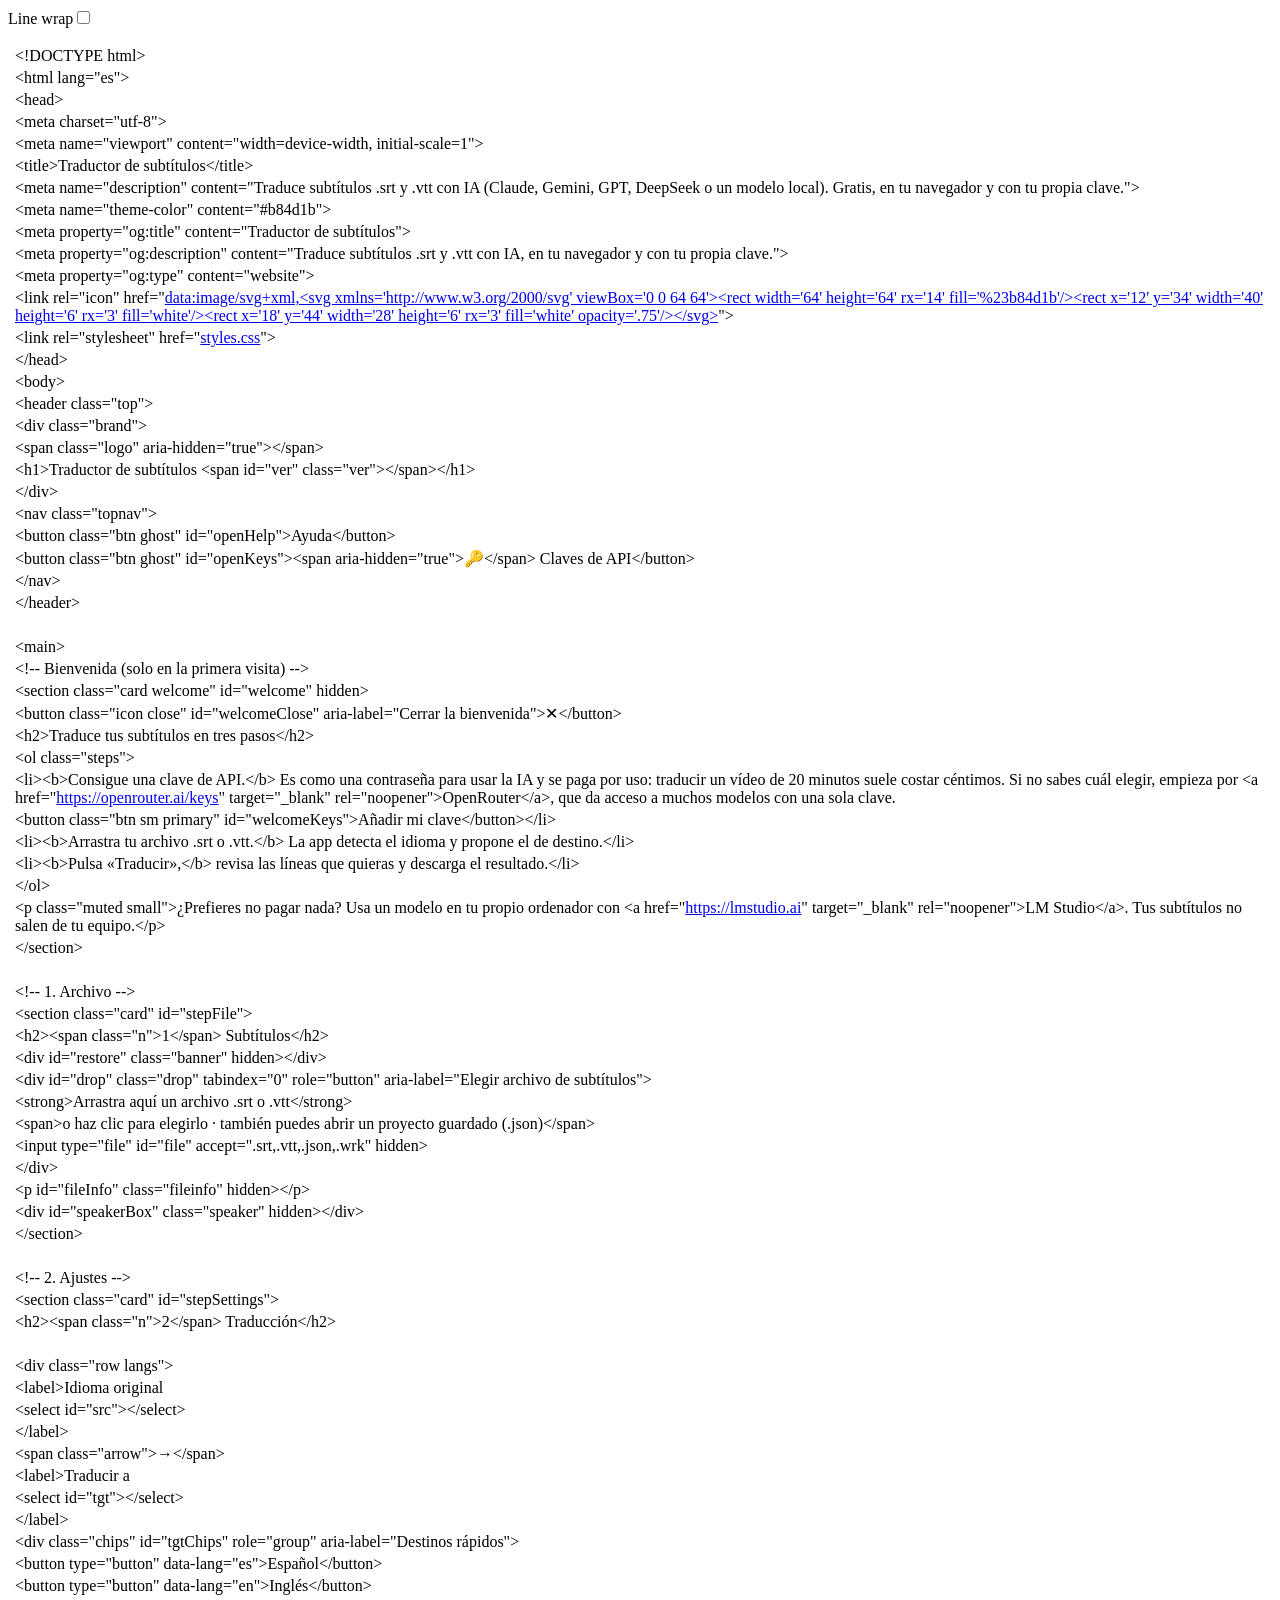
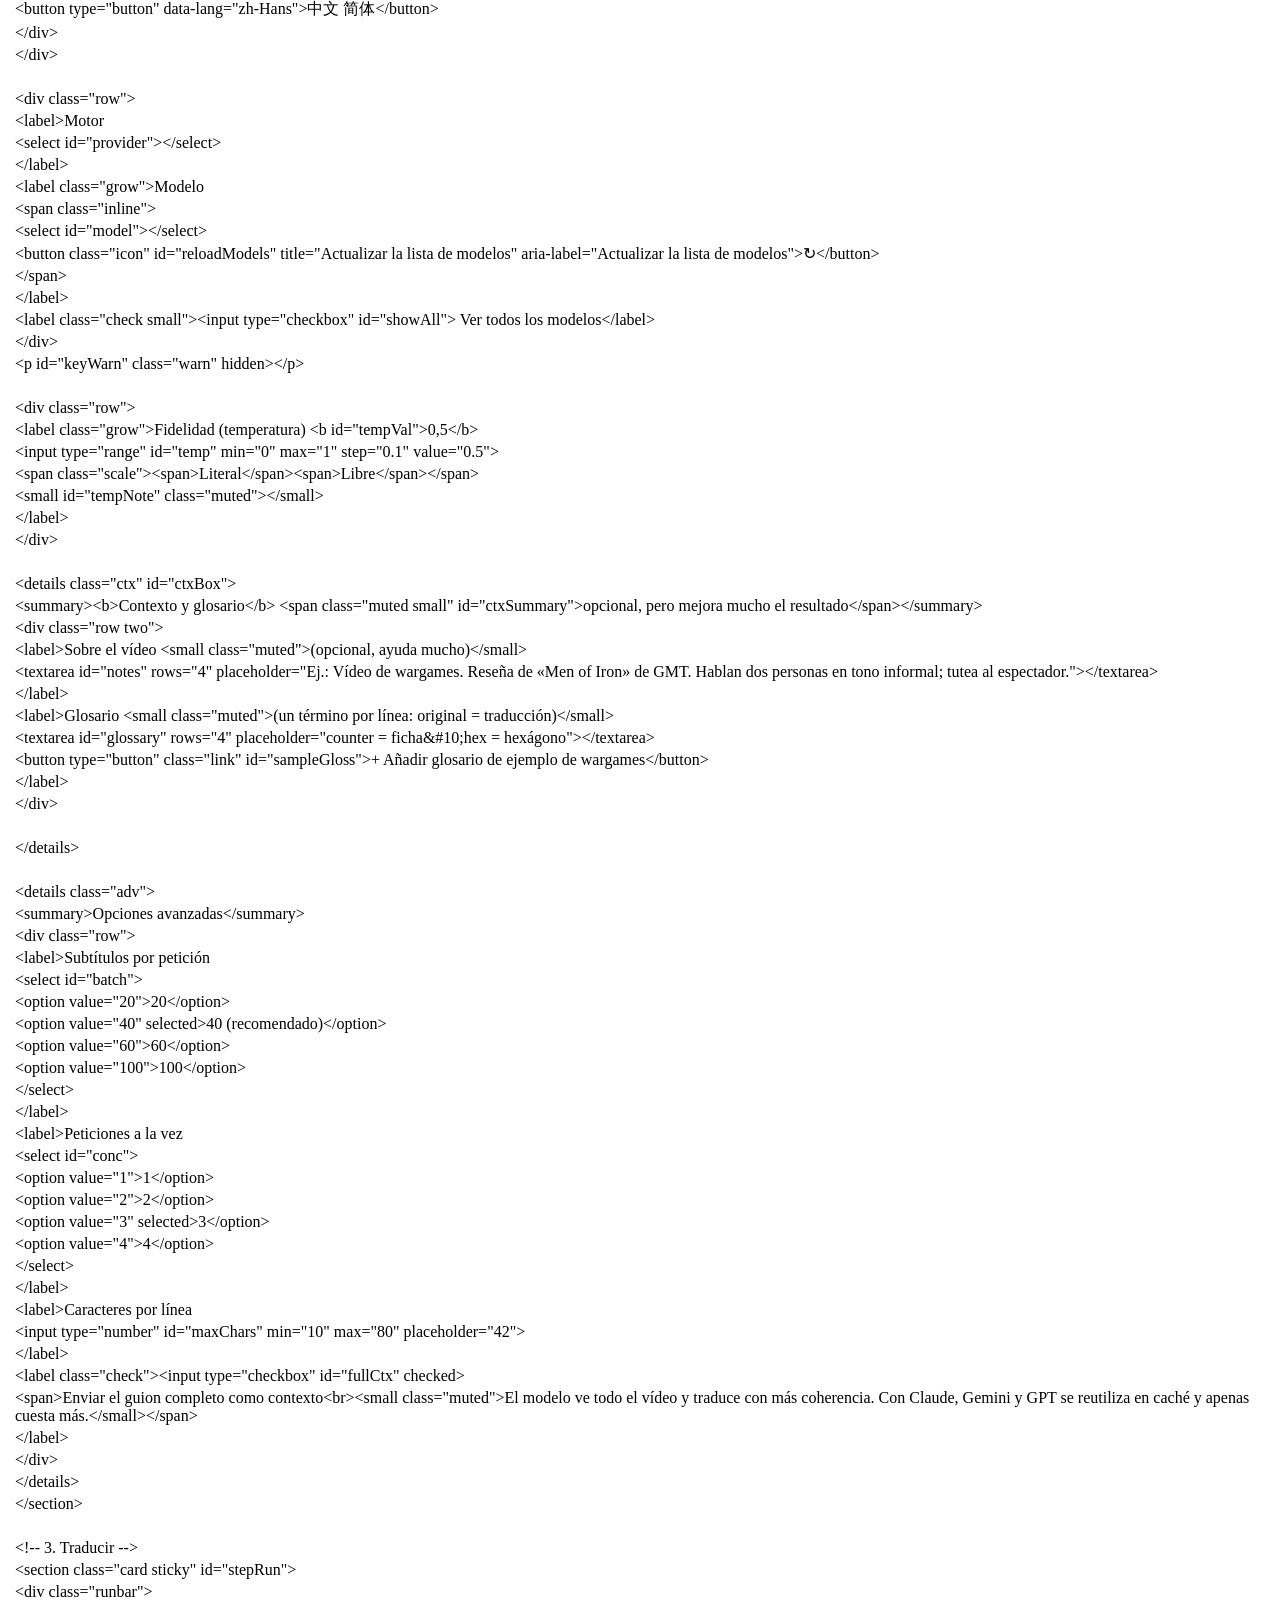
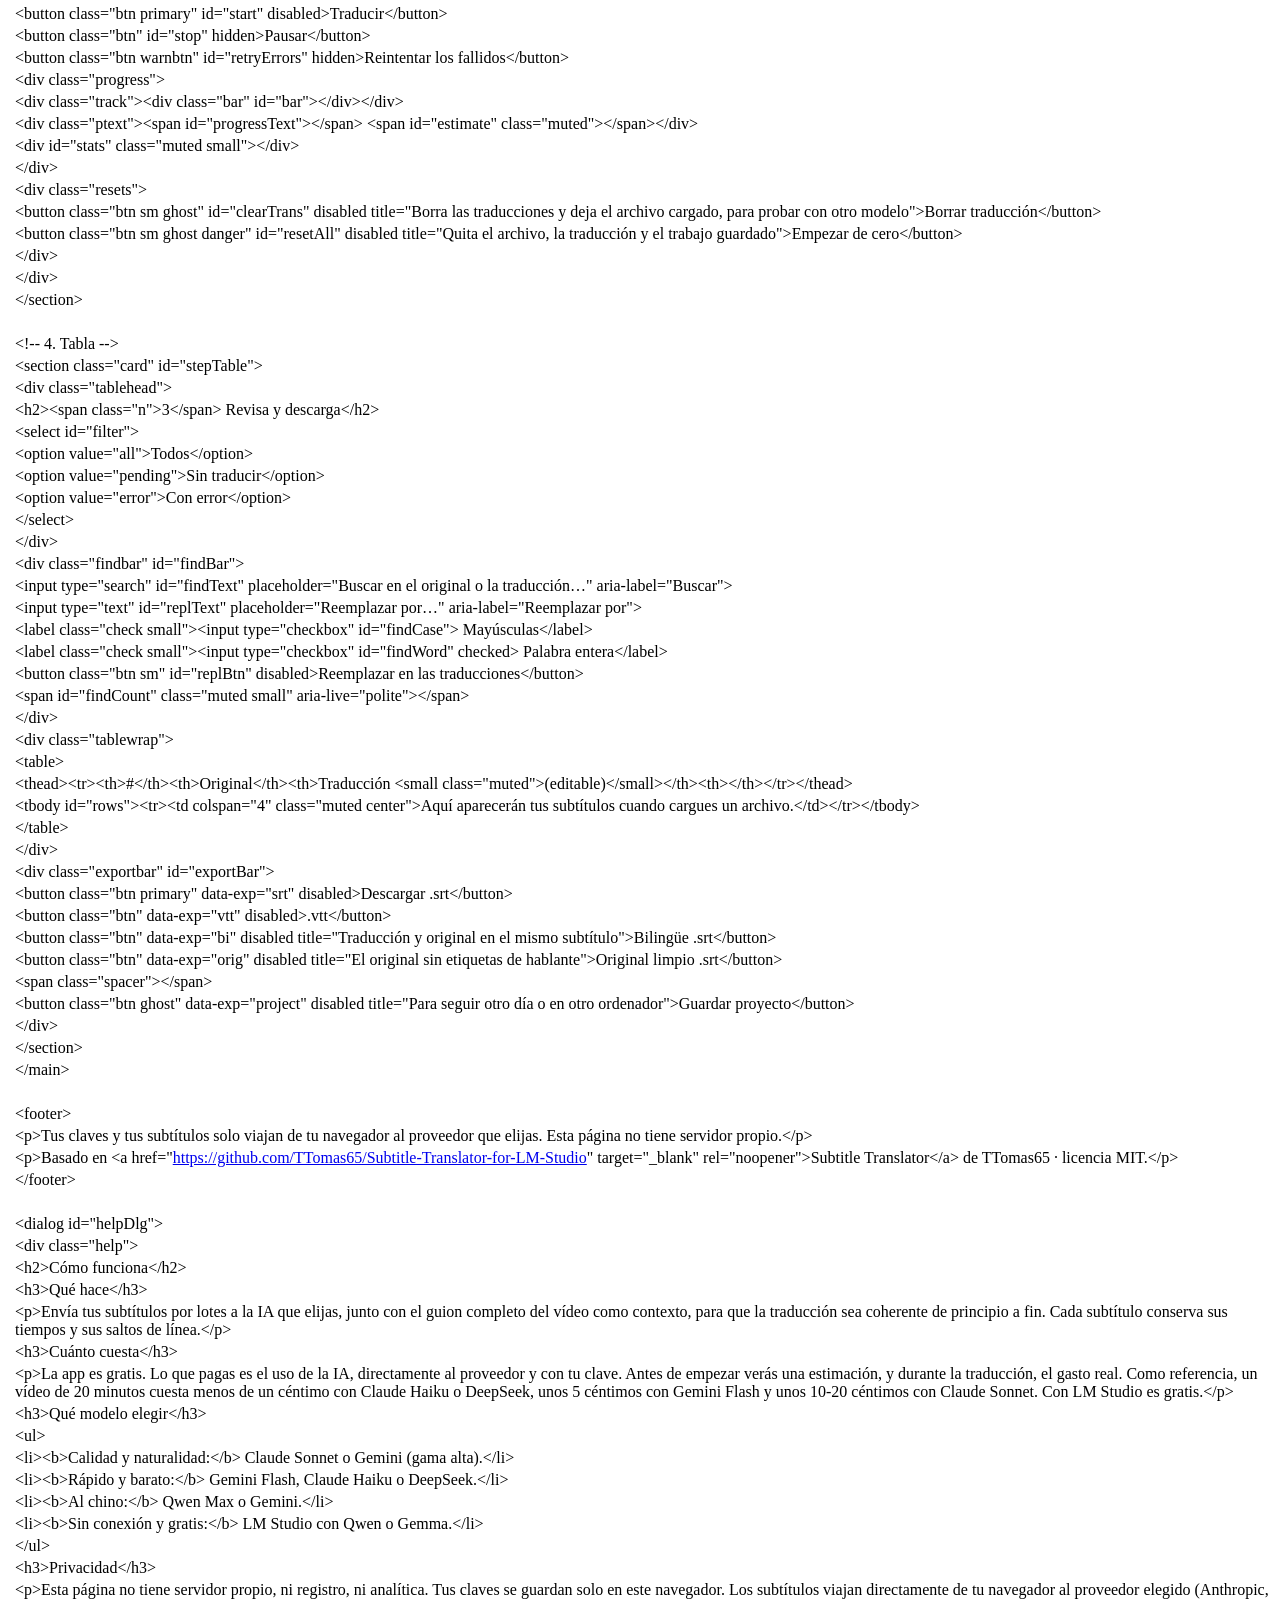
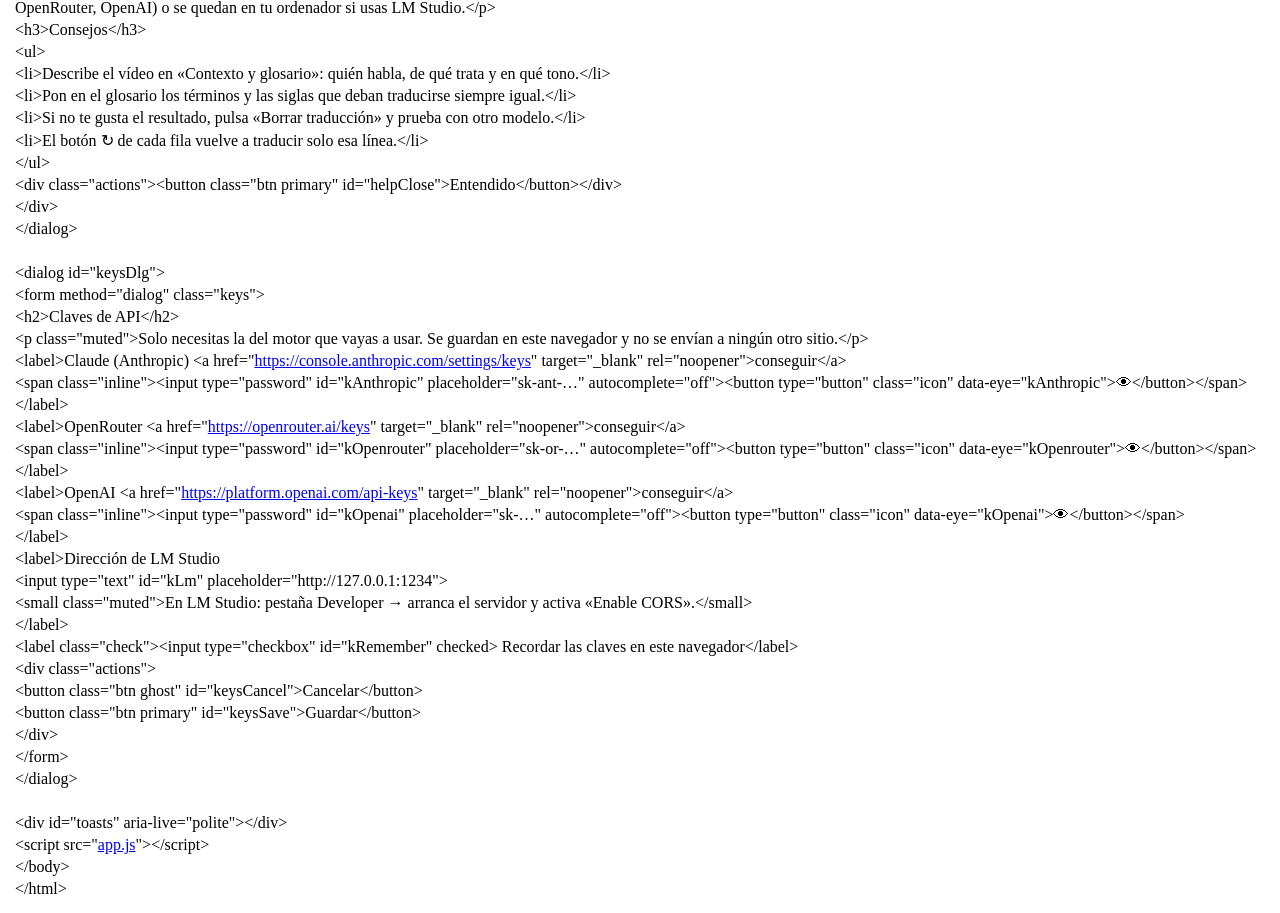
==== Traductor subtitulos.html @ 418e5154 "Cleared up files." ====
<html><head><meta http-equiv="Content-Type" content="text/html; charset=UTF-8"><meta name="color-scheme" content="light dark"></head><body><div class="line-gutter-backdrop"></div><form autocomplete="off"><label class="line-wrap-control">Line wrap<input type="checkbox" aria-label="Line wrap"></label></form><div class="source-container"><table><tbody><tr><td class="line-number" value="1"></td><td class="line-content"><span class="html-doctype">&lt;!DOCTYPE html&gt;</span></td></tr><tr><td class="line-number" value="2"></td><td class="line-content"><span class="html-tag">&lt;html <span class="html-attribute-name">lang</span>="<span class="html-attribute-value">es</span>"&gt;</span></td></tr><tr><td class="line-number" value="3"></td><td class="line-content"><span class="html-tag">&lt;head&gt;</span></td></tr><tr><td class="line-number" value="4"></td><td class="line-content">  <span class="html-tag">&lt;meta <span class="html-attribute-name">charset</span>="<span class="html-attribute-value">utf-8</span>"&gt;</span></td></tr><tr><td class="line-number" value="5"></td><td class="line-content">  <span class="html-tag">&lt;meta <span class="html-attribute-name">name</span>="<span class="html-attribute-value">viewport</span>" <span class="html-attribute-name">content</span>="<span class="html-attribute-value">width=device-width, initial-scale=1</span>"&gt;</span></td></tr><tr><td class="line-number" value="6"></td><td class="line-content">  <span class="html-tag">&lt;title&gt;</span>Traductor de subtítulos<span class="html-tag">&lt;/title&gt;</span></td></tr><tr><td class="line-number" value="7"></td><td class="line-content">  <span class="html-tag">&lt;meta <span class="html-attribute-name">name</span>="<span class="html-attribute-value">description</span>" <span class="html-attribute-name">content</span>="<span class="html-attribute-value">Traduce subtítulos .srt y .vtt con IA (Claude, Gemini, GPT, DeepSeek o un modelo local). Gratis, en tu navegador y con tu propia clave.</span>"&gt;</span></td></tr><tr><td class="line-number" value="8"></td><td class="line-content">  <span class="html-tag">&lt;meta <span class="html-attribute-name">name</span>="<span class="html-attribute-value">theme-color</span>" <span class="html-attribute-name">content</span>="<span class="html-attribute-value">#b84d1b</span>"&gt;</span></td></tr><tr><td class="line-number" value="9"></td><td class="line-content">  <span class="html-tag">&lt;meta <span class="html-attribute-name">property</span>="<span class="html-attribute-value">og:title</span>" <span class="html-attribute-name">content</span>="<span class="html-attribute-value">Traductor de subtítulos</span>"&gt;</span></td></tr><tr><td class="line-number" value="10"></td><td class="line-content">  <span class="html-tag">&lt;meta <span class="html-attribute-name">property</span>="<span class="html-attribute-value">og:description</span>" <span class="html-attribute-name">content</span>="<span class="html-attribute-value">Traduce subtítulos .srt y .vtt con IA, en tu navegador y con tu propia clave.</span>"&gt;</span></td></tr><tr><td class="line-number" value="11"></td><td class="line-content">  <span class="html-tag">&lt;meta <span class="html-attribute-name">property</span>="<span class="html-attribute-value">og:type</span>" <span class="html-attribute-name">content</span>="<span class="html-attribute-value">website</span>"&gt;</span></td></tr><tr><td class="line-number" value="12"></td><td class="line-content">  <span class="html-tag">&lt;link <span class="html-attribute-name">rel</span>="<span class="html-attribute-value">icon</span>" <span class="html-attribute-name">href</span>="<a class="html-attribute-value html-resource-link" target="_blank" href="data:image/svg+xml,&lt;svg xmlns='http://www.w3.org/2000/svg' viewBox='0 0 64 64'&gt;&lt;rect width='64' height='64' rx='14' fill='%23b84d1b'/&gt;&lt;rect x='12' y='34' width='40' height='6' rx='3' fill='white'/&gt;&lt;rect x='18' y='44' width='28' height='6' rx='3' fill='white' opacity='.75'/&gt;&lt;/svg&gt;" rel="noreferrer noopener">data:image/svg+xml,&lt;svg xmlns='http://www.w3.org/2000/svg' viewBox='0 0 64 64'&gt;&lt;rect width='64' height='64' rx='14' fill='%23b84d1b'/&gt;&lt;rect x='12' y='34' width='40' height='6' rx='3' fill='white'/&gt;&lt;rect x='18' y='44' width='28' height='6' rx='3' fill='white' opacity='.75'/&gt;&lt;/svg&gt;</a>"&gt;</span></td></tr><tr><td class="line-number" value="13"></td><td class="line-content">  <span class="html-tag">&lt;link <span class="html-attribute-name">rel</span>="<span class="html-attribute-value">stylesheet</span>" <span class="html-attribute-name">href</span>="<a class="html-attribute-value html-resource-link" target="_blank" href="https://davidarribas.github.io/traductor-de-subtitulos/styles.css" rel="noreferrer noopener">styles.css</a>"&gt;</span></td></tr><tr><td class="line-number" value="14"></td><td class="line-content"><span class="html-tag">&lt;/head&gt;</span></td></tr><tr><td class="line-number" value="15"></td><td class="line-content"><span class="html-tag">&lt;body&gt;</span></td></tr><tr><td class="line-number" value="16"></td><td class="line-content"><span class="html-tag">&lt;header <span class="html-attribute-name">class</span>="<span class="html-attribute-value">top</span>"&gt;</span></td></tr><tr><td class="line-number" value="17"></td><td class="line-content">  <span class="html-tag">&lt;div <span class="html-attribute-name">class</span>="<span class="html-attribute-value">brand</span>"&gt;</span></td></tr><tr><td class="line-number" value="18"></td><td class="line-content">    <span class="html-tag">&lt;span <span class="html-attribute-name">class</span>="<span class="html-attribute-value">logo</span>" <span class="html-attribute-name">aria-hidden</span>="<span class="html-attribute-value">true</span>"&gt;</span><span class="html-tag">&lt;/span&gt;</span></td></tr><tr><td class="line-number" value="19"></td><td class="line-content">    <span class="html-tag">&lt;h1&gt;</span>Traductor de subtítulos <span class="html-tag">&lt;span <span class="html-attribute-name">id</span>="<span class="html-attribute-value">ver</span>" <span class="html-attribute-name">class</span>="<span class="html-attribute-value">ver</span>"&gt;</span><span class="html-tag">&lt;/span&gt;</span><span class="html-tag">&lt;/h1&gt;</span></td></tr><tr><td class="line-number" value="20"></td><td class="line-content">  <span class="html-tag">&lt;/div&gt;</span></td></tr><tr><td class="line-number" value="21"></td><td class="line-content">  <span class="html-tag">&lt;nav <span class="html-attribute-name">class</span>="<span class="html-attribute-value">topnav</span>"&gt;</span></td></tr><tr><td class="line-number" value="22"></td><td class="line-content">    <span class="html-tag">&lt;button <span class="html-attribute-name">class</span>="<span class="html-attribute-value">btn ghost</span>" <span class="html-attribute-name">id</span>="<span class="html-attribute-value">openHelp</span>"&gt;</span>Ayuda<span class="html-tag">&lt;/button&gt;</span></td></tr><tr><td class="line-number" value="23"></td><td class="line-content">    <span class="html-tag">&lt;button <span class="html-attribute-name">class</span>="<span class="html-attribute-value">btn ghost</span>" <span class="html-attribute-name">id</span>="<span class="html-attribute-value">openKeys</span>"&gt;</span><span class="html-tag">&lt;span <span class="html-attribute-name">aria-hidden</span>="<span class="html-attribute-value">true</span>"&gt;</span>🔑<span class="html-tag">&lt;/span&gt;</span> Claves de API<span class="html-tag">&lt;/button&gt;</span></td></tr><tr><td class="line-number" value="24"></td><td class="line-content">  <span class="html-tag">&lt;/nav&gt;</span></td></tr><tr><td class="line-number" value="25"></td><td class="line-content"><span class="html-tag">&lt;/header&gt;</span></td></tr><tr><td class="line-number" value="26"></td><td class="line-content"><br></td></tr><tr><td class="line-number" value="27"></td><td class="line-content"><span class="html-tag">&lt;main&gt;</span></td></tr><tr><td class="line-number" value="28"></td><td class="line-content">  <span class="html-comment">&lt;!-- Bienvenida (solo en la primera visita) --&gt;</span></td></tr><tr><td class="line-number" value="29"></td><td class="line-content">  <span class="html-tag">&lt;section <span class="html-attribute-name">class</span>="<span class="html-attribute-value">card welcome</span>" <span class="html-attribute-name">id</span>="<span class="html-attribute-value">welcome</span>" <span class="html-attribute-name">hidden</span>&gt;</span></td></tr><tr><td class="line-number" value="30"></td><td class="line-content">    <span class="html-tag">&lt;button <span class="html-attribute-name">class</span>="<span class="html-attribute-value">icon close</span>" <span class="html-attribute-name">id</span>="<span class="html-attribute-value">welcomeClose</span>" <span class="html-attribute-name">aria-label</span>="<span class="html-attribute-value">Cerrar la bienvenida</span>"&gt;</span>✕<span class="html-tag">&lt;/button&gt;</span></td></tr><tr><td class="line-number" value="31"></td><td class="line-content">    <span class="html-tag">&lt;h2&gt;</span>Traduce tus subtítulos en tres pasos<span class="html-tag">&lt;/h2&gt;</span></td></tr><tr><td class="line-number" value="32"></td><td class="line-content">    <span class="html-tag">&lt;ol <span class="html-attribute-name">class</span>="<span class="html-attribute-value">steps</span>"&gt;</span></td></tr><tr><td class="line-number" value="33"></td><td class="line-content">      <span class="html-tag">&lt;li&gt;</span><span class="html-tag">&lt;b&gt;</span>Consigue una clave de API.<span class="html-tag">&lt;/b&gt;</span> Es como una contraseña para usar la IA y se paga por uso: traducir un vídeo de 20 minutos suele costar céntimos. Si no sabes cuál elegir, empieza por <span class="html-tag">&lt;a <span class="html-attribute-name">href</span>="<a class="html-attribute-value html-external-link" target="_blank" href="https://openrouter.ai/keys" rel="noreferrer noopener">https://openrouter.ai/keys</a>" <span class="html-attribute-name">target</span>="<span class="html-attribute-value">_blank</span>" <span class="html-attribute-name">rel</span>="<span class="html-attribute-value">noopener</span>"&gt;</span>OpenRouter<span class="html-tag">&lt;/a&gt;</span>, que da acceso a muchos modelos con una sola clave.</td></tr><tr><td class="line-number" value="34"></td><td class="line-content">        <span class="html-tag">&lt;button <span class="html-attribute-name">class</span>="<span class="html-attribute-value">btn sm primary</span>" <span class="html-attribute-name">id</span>="<span class="html-attribute-value">welcomeKeys</span>"&gt;</span>Añadir mi clave<span class="html-tag">&lt;/button&gt;</span><span class="html-tag">&lt;/li&gt;</span></td></tr><tr><td class="line-number" value="35"></td><td class="line-content">      <span class="html-tag">&lt;li&gt;</span><span class="html-tag">&lt;b&gt;</span>Arrastra tu archivo .srt o .vtt.<span class="html-tag">&lt;/b&gt;</span> La app detecta el idioma y propone el de destino.<span class="html-tag">&lt;/li&gt;</span></td></tr><tr><td class="line-number" value="36"></td><td class="line-content">      <span class="html-tag">&lt;li&gt;</span><span class="html-tag">&lt;b&gt;</span>Pulsa «Traducir»,<span class="html-tag">&lt;/b&gt;</span> revisa las líneas que quieras y descarga el resultado.<span class="html-tag">&lt;/li&gt;</span></td></tr><tr><td class="line-number" value="37"></td><td class="line-content">    <span class="html-tag">&lt;/ol&gt;</span></td></tr><tr><td class="line-number" value="38"></td><td class="line-content">    <span class="html-tag">&lt;p <span class="html-attribute-name">class</span>="<span class="html-attribute-value">muted small</span>"&gt;</span>¿Prefieres no pagar nada? Usa un modelo en tu propio ordenador con <span class="html-tag">&lt;a <span class="html-attribute-name">href</span>="<a class="html-attribute-value html-external-link" target="_blank" href="https://lmstudio.ai/" rel="noreferrer noopener">https://lmstudio.ai</a>" <span class="html-attribute-name">target</span>="<span class="html-attribute-value">_blank</span>" <span class="html-attribute-name">rel</span>="<span class="html-attribute-value">noopener</span>"&gt;</span>LM Studio<span class="html-tag">&lt;/a&gt;</span>. Tus subtítulos no salen de tu equipo.<span class="html-tag">&lt;/p&gt;</span></td></tr><tr><td class="line-number" value="39"></td><td class="line-content">  <span class="html-tag">&lt;/section&gt;</span></td></tr><tr><td class="line-number" value="40"></td><td class="line-content"><br></td></tr><tr><td class="line-number" value="41"></td><td class="line-content">  <span class="html-comment">&lt;!-- 1. Archivo --&gt;</span></td></tr><tr><td class="line-number" value="42"></td><td class="line-content">  <span class="html-tag">&lt;section <span class="html-attribute-name">class</span>="<span class="html-attribute-value">card</span>" <span class="html-attribute-name">id</span>="<span class="html-attribute-value">stepFile</span>"&gt;</span></td></tr><tr><td class="line-number" value="43"></td><td class="line-content">    <span class="html-tag">&lt;h2&gt;</span><span class="html-tag">&lt;span <span class="html-attribute-name">class</span>="<span class="html-attribute-value">n</span>"&gt;</span>1<span class="html-tag">&lt;/span&gt;</span> Subtítulos<span class="html-tag">&lt;/h2&gt;</span></td></tr><tr><td class="line-number" value="44"></td><td class="line-content">    <span class="html-tag">&lt;div <span class="html-attribute-name">id</span>="<span class="html-attribute-value">restore</span>" <span class="html-attribute-name">class</span>="<span class="html-attribute-value">banner</span>" <span class="html-attribute-name">hidden</span>&gt;</span><span class="html-tag">&lt;/div&gt;</span></td></tr><tr><td class="line-number" value="45"></td><td class="line-content">    <span class="html-tag">&lt;div <span class="html-attribute-name">id</span>="<span class="html-attribute-value">drop</span>" <span class="html-attribute-name">class</span>="<span class="html-attribute-value">drop</span>" <span class="html-attribute-name">tabindex</span>="<span class="html-attribute-value">0</span>" <span class="html-attribute-name">role</span>="<span class="html-attribute-value">button</span>" <span class="html-attribute-name">aria-label</span>="<span class="html-attribute-value">Elegir archivo de subtítulos</span>"&gt;</span></td></tr><tr><td class="line-number" value="46"></td><td class="line-content">      <span class="html-tag">&lt;strong&gt;</span>Arrastra aquí un archivo .srt o .vtt<span class="html-tag">&lt;/strong&gt;</span></td></tr><tr><td class="line-number" value="47"></td><td class="line-content">      <span class="html-tag">&lt;span&gt;</span>o haz clic para elegirlo · también puedes abrir un proyecto guardado (.json)<span class="html-tag">&lt;/span&gt;</span></td></tr><tr><td class="line-number" value="48"></td><td class="line-content">      <span class="html-tag">&lt;input <span class="html-attribute-name">type</span>="<span class="html-attribute-value">file</span>" <span class="html-attribute-name">id</span>="<span class="html-attribute-value">file</span>" <span class="html-attribute-name">accept</span>="<span class="html-attribute-value">.srt,.vtt,.json,.wrk</span>" <span class="html-attribute-name">hidden</span>&gt;</span></td></tr><tr><td class="line-number" value="49"></td><td class="line-content">    <span class="html-tag">&lt;/div&gt;</span></td></tr><tr><td class="line-number" value="50"></td><td class="line-content">    <span class="html-tag">&lt;p <span class="html-attribute-name">id</span>="<span class="html-attribute-value">fileInfo</span>" <span class="html-attribute-name">class</span>="<span class="html-attribute-value">fileinfo</span>" <span class="html-attribute-name">hidden</span>&gt;</span><span class="html-tag">&lt;/p&gt;</span></td></tr><tr><td class="line-number" value="51"></td><td class="line-content">    <span class="html-tag">&lt;div <span class="html-attribute-name">id</span>="<span class="html-attribute-value">speakerBox</span>" <span class="html-attribute-name">class</span>="<span class="html-attribute-value">speaker</span>" <span class="html-attribute-name">hidden</span>&gt;</span><span class="html-tag">&lt;/div&gt;</span></td></tr><tr><td class="line-number" value="52"></td><td class="line-content">  <span class="html-tag">&lt;/section&gt;</span></td></tr><tr><td class="line-number" value="53"></td><td class="line-content"><br></td></tr><tr><td class="line-number" value="54"></td><td class="line-content">  <span class="html-comment">&lt;!-- 2. Ajustes --&gt;</span></td></tr><tr><td class="line-number" value="55"></td><td class="line-content">  <span class="html-tag">&lt;section <span class="html-attribute-name">class</span>="<span class="html-attribute-value">card</span>" <span class="html-attribute-name">id</span>="<span class="html-attribute-value">stepSettings</span>"&gt;</span></td></tr><tr><td class="line-number" value="56"></td><td class="line-content">    <span class="html-tag">&lt;h2&gt;</span><span class="html-tag">&lt;span <span class="html-attribute-name">class</span>="<span class="html-attribute-value">n</span>"&gt;</span>2<span class="html-tag">&lt;/span&gt;</span> Traducción<span class="html-tag">&lt;/h2&gt;</span></td></tr><tr><td class="line-number" value="57"></td><td class="line-content"><br></td></tr><tr><td class="line-number" value="58"></td><td class="line-content">    <span class="html-tag">&lt;div <span class="html-attribute-name">class</span>="<span class="html-attribute-value">row langs</span>"&gt;</span></td></tr><tr><td class="line-number" value="59"></td><td class="line-content">      <span class="html-tag">&lt;label&gt;</span>Idioma original</td></tr><tr><td class="line-number" value="60"></td><td class="line-content">        <span class="html-tag">&lt;select <span class="html-attribute-name">id</span>="<span class="html-attribute-value">src</span>"&gt;</span><span class="html-tag">&lt;/select&gt;</span></td></tr><tr><td class="line-number" value="61"></td><td class="line-content">      <span class="html-tag">&lt;/label&gt;</span></td></tr><tr><td class="line-number" value="62"></td><td class="line-content">      <span class="html-tag">&lt;span <span class="html-attribute-name">class</span>="<span class="html-attribute-value">arrow</span>"&gt;</span>→<span class="html-tag">&lt;/span&gt;</span></td></tr><tr><td class="line-number" value="63"></td><td class="line-content">      <span class="html-tag">&lt;label&gt;</span>Traducir a</td></tr><tr><td class="line-number" value="64"></td><td class="line-content">        <span class="html-tag">&lt;select <span class="html-attribute-name">id</span>="<span class="html-attribute-value">tgt</span>"&gt;</span><span class="html-tag">&lt;/select&gt;</span></td></tr><tr><td class="line-number" value="65"></td><td class="line-content">      <span class="html-tag">&lt;/label&gt;</span></td></tr><tr><td class="line-number" value="66"></td><td class="line-content">      <span class="html-tag">&lt;div <span class="html-attribute-name">class</span>="<span class="html-attribute-value">chips</span>" <span class="html-attribute-name">id</span>="<span class="html-attribute-value">tgtChips</span>" <span class="html-attribute-name">role</span>="<span class="html-attribute-value">group</span>" <span class="html-attribute-name">aria-label</span>="<span class="html-attribute-value">Destinos rápidos</span>"&gt;</span></td></tr><tr><td class="line-number" value="67"></td><td class="line-content">        <span class="html-tag">&lt;button <span class="html-attribute-name">type</span>="<span class="html-attribute-value">button</span>" <span class="html-attribute-name">data-lang</span>="<span class="html-attribute-value">es</span>"&gt;</span>Español<span class="html-tag">&lt;/button&gt;</span></td></tr><tr><td class="line-number" value="68"></td><td class="line-content">        <span class="html-tag">&lt;button <span class="html-attribute-name">type</span>="<span class="html-attribute-value">button</span>" <span class="html-attribute-name">data-lang</span>="<span class="html-attribute-value">en</span>"&gt;</span>Inglés<span class="html-tag">&lt;/button&gt;</span></td></tr><tr><td class="line-number" value="69"></td><td class="line-content">        <span class="html-tag">&lt;button <span class="html-attribute-name">type</span>="<span class="html-attribute-value">button</span>" <span class="html-attribute-name">data-lang</span>="<span class="html-attribute-value">zh-Hans</span>"&gt;</span>中文 简体<span class="html-tag">&lt;/button&gt;</span></td></tr><tr><td class="line-number" value="70"></td><td class="line-content">      <span class="html-tag">&lt;/div&gt;</span></td></tr><tr><td class="line-number" value="71"></td><td class="line-content">    <span class="html-tag">&lt;/div&gt;</span></td></tr><tr><td class="line-number" value="72"></td><td class="line-content"><br></td></tr><tr><td class="line-number" value="73"></td><td class="line-content">    <span class="html-tag">&lt;div <span class="html-attribute-name">class</span>="<span class="html-attribute-value">row</span>"&gt;</span></td></tr><tr><td class="line-number" value="74"></td><td class="line-content">      <span class="html-tag">&lt;label&gt;</span>Motor</td></tr><tr><td class="line-number" value="75"></td><td class="line-content">        <span class="html-tag">&lt;select <span class="html-attribute-name">id</span>="<span class="html-attribute-value">provider</span>"&gt;</span><span class="html-tag">&lt;/select&gt;</span></td></tr><tr><td class="line-number" value="76"></td><td class="line-content">      <span class="html-tag">&lt;/label&gt;</span></td></tr><tr><td class="line-number" value="77"></td><td class="line-content">      <span class="html-tag">&lt;label <span class="html-attribute-name">class</span>="<span class="html-attribute-value">grow</span>"&gt;</span>Modelo</td></tr><tr><td class="line-number" value="78"></td><td class="line-content">        <span class="html-tag">&lt;span <span class="html-attribute-name">class</span>="<span class="html-attribute-value">inline</span>"&gt;</span></td></tr><tr><td class="line-number" value="79"></td><td class="line-content">          <span class="html-tag">&lt;select <span class="html-attribute-name">id</span>="<span class="html-attribute-value">model</span>"&gt;</span><span class="html-tag">&lt;/select&gt;</span></td></tr><tr><td class="line-number" value="80"></td><td class="line-content">          <span class="html-tag">&lt;button <span class="html-attribute-name">class</span>="<span class="html-attribute-value">icon</span>" <span class="html-attribute-name">id</span>="<span class="html-attribute-value">reloadModels</span>" <span class="html-attribute-name">title</span>="<span class="html-attribute-value">Actualizar la lista de modelos</span>" <span class="html-attribute-name">aria-label</span>="<span class="html-attribute-value">Actualizar la lista de modelos</span>"&gt;</span>↻<span class="html-tag">&lt;/button&gt;</span></td></tr><tr><td class="line-number" value="81"></td><td class="line-content">        <span class="html-tag">&lt;/span&gt;</span></td></tr><tr><td class="line-number" value="82"></td><td class="line-content">      <span class="html-tag">&lt;/label&gt;</span></td></tr><tr><td class="line-number" value="83"></td><td class="line-content">      <span class="html-tag">&lt;label <span class="html-attribute-name">class</span>="<span class="html-attribute-value">check small</span>"&gt;</span><span class="html-tag">&lt;input <span class="html-attribute-name">type</span>="<span class="html-attribute-value">checkbox</span>" <span class="html-attribute-name">id</span>="<span class="html-attribute-value">showAll</span>"&gt;</span> Ver todos los modelos<span class="html-tag">&lt;/label&gt;</span></td></tr><tr><td class="line-number" value="84"></td><td class="line-content">    <span class="html-tag">&lt;/div&gt;</span></td></tr><tr><td class="line-number" value="85"></td><td class="line-content">    <span class="html-tag">&lt;p <span class="html-attribute-name">id</span>="<span class="html-attribute-value">keyWarn</span>" <span class="html-attribute-name">class</span>="<span class="html-attribute-value">warn</span>" <span class="html-attribute-name">hidden</span>&gt;</span><span class="html-tag">&lt;/p&gt;</span></td></tr><tr><td class="line-number" value="86"></td><td class="line-content"><br></td></tr><tr><td class="line-number" value="87"></td><td class="line-content">    <span class="html-tag">&lt;div <span class="html-attribute-name">class</span>="<span class="html-attribute-value">row</span>"&gt;</span></td></tr><tr><td class="line-number" value="88"></td><td class="line-content">      <span class="html-tag">&lt;label <span class="html-attribute-name">class</span>="<span class="html-attribute-value">grow</span>"&gt;</span>Fidelidad (temperatura) <span class="html-tag">&lt;b <span class="html-attribute-name">id</span>="<span class="html-attribute-value">tempVal</span>"&gt;</span>0,5<span class="html-tag">&lt;/b&gt;</span></td></tr><tr><td class="line-number" value="89"></td><td class="line-content">        <span class="html-tag">&lt;input <span class="html-attribute-name">type</span>="<span class="html-attribute-value">range</span>" <span class="html-attribute-name">id</span>="<span class="html-attribute-value">temp</span>" <span class="html-attribute-name">min</span>="<span class="html-attribute-value">0</span>" <span class="html-attribute-name">max</span>="<span class="html-attribute-value">1</span>" <span class="html-attribute-name">step</span>="<span class="html-attribute-value">0.1</span>" <span class="html-attribute-name">value</span>="<span class="html-attribute-value">0.5</span>"&gt;</span></td></tr><tr><td class="line-number" value="90"></td><td class="line-content">        <span class="html-tag">&lt;span <span class="html-attribute-name">class</span>="<span class="html-attribute-value">scale</span>"&gt;</span><span class="html-tag">&lt;span&gt;</span>Literal<span class="html-tag">&lt;/span&gt;</span><span class="html-tag">&lt;span&gt;</span>Libre<span class="html-tag">&lt;/span&gt;</span><span class="html-tag">&lt;/span&gt;</span></td></tr><tr><td class="line-number" value="91"></td><td class="line-content">        <span class="html-tag">&lt;small <span class="html-attribute-name">id</span>="<span class="html-attribute-value">tempNote</span>" <span class="html-attribute-name">class</span>="<span class="html-attribute-value">muted</span>"&gt;</span><span class="html-tag">&lt;/small&gt;</span></td></tr><tr><td class="line-number" value="92"></td><td class="line-content">      <span class="html-tag">&lt;/label&gt;</span></td></tr><tr><td class="line-number" value="93"></td><td class="line-content">    <span class="html-tag">&lt;/div&gt;</span></td></tr><tr><td class="line-number" value="94"></td><td class="line-content"><br></td></tr><tr><td class="line-number" value="95"></td><td class="line-content">    <span class="html-tag">&lt;details <span class="html-attribute-name">class</span>="<span class="html-attribute-value">ctx</span>" <span class="html-attribute-name">id</span>="<span class="html-attribute-value">ctxBox</span>"&gt;</span></td></tr><tr><td class="line-number" value="96"></td><td class="line-content">      <span class="html-tag">&lt;summary&gt;</span><span class="html-tag">&lt;b&gt;</span>Contexto y glosario<span class="html-tag">&lt;/b&gt;</span> <span class="html-tag">&lt;span <span class="html-attribute-name">class</span>="<span class="html-attribute-value">muted small</span>" <span class="html-attribute-name">id</span>="<span class="html-attribute-value">ctxSummary</span>"&gt;</span>opcional, pero mejora mucho el resultado<span class="html-tag">&lt;/span&gt;</span><span class="html-tag">&lt;/summary&gt;</span></td></tr><tr><td class="line-number" value="97"></td><td class="line-content">      <span class="html-tag">&lt;div <span class="html-attribute-name">class</span>="<span class="html-attribute-value">row two</span>"&gt;</span></td></tr><tr><td class="line-number" value="98"></td><td class="line-content">      <span class="html-tag">&lt;label&gt;</span>Sobre el vídeo <span class="html-tag">&lt;small <span class="html-attribute-name">class</span>="<span class="html-attribute-value">muted</span>"&gt;</span>(opcional, ayuda mucho)<span class="html-tag">&lt;/small&gt;</span></td></tr><tr><td class="line-number" value="99"></td><td class="line-content">        <span class="html-tag">&lt;textarea <span class="html-attribute-name">id</span>="<span class="html-attribute-value">notes</span>" <span class="html-attribute-name">rows</span>="<span class="html-attribute-value">4</span>" <span class="html-attribute-name">placeholder</span>="<span class="html-attribute-value">Ej.: Vídeo de wargames. Reseña de «Men of Iron» de GMT. Hablan dos personas en tono informal; tutea al espectador.</span>"&gt;</span><span class="html-tag">&lt;/textarea&gt;</span></td></tr><tr><td class="line-number" value="100"></td><td class="line-content">      <span class="html-tag">&lt;/label&gt;</span></td></tr><tr><td class="line-number" value="101"></td><td class="line-content">      <span class="html-tag">&lt;label&gt;</span>Glosario <span class="html-tag">&lt;small <span class="html-attribute-name">class</span>="<span class="html-attribute-value">muted</span>"&gt;</span>(un término por línea: original = traducción)<span class="html-tag">&lt;/small&gt;</span></td></tr><tr><td class="line-number" value="102"></td><td class="line-content">        <span class="html-tag">&lt;textarea <span class="html-attribute-name">id</span>="<span class="html-attribute-value">glossary</span>" <span class="html-attribute-name">rows</span>="<span class="html-attribute-value">4</span>" <span class="html-attribute-name">placeholder</span>="<span class="html-attribute-value">counter = ficha&amp;#10;hex = hexágono</span>"&gt;</span><span class="html-tag">&lt;/textarea&gt;</span></td></tr><tr><td class="line-number" value="103"></td><td class="line-content">        <span class="html-tag">&lt;button <span class="html-attribute-name">type</span>="<span class="html-attribute-value">button</span>" <span class="html-attribute-name">class</span>="<span class="html-attribute-value">link</span>" <span class="html-attribute-name">id</span>="<span class="html-attribute-value">sampleGloss</span>"&gt;</span>+ Añadir glosario de ejemplo de wargames<span class="html-tag">&lt;/button&gt;</span></td></tr><tr><td class="line-number" value="104"></td><td class="line-content">      <span class="html-tag">&lt;/label&gt;</span></td></tr><tr><td class="line-number" value="105"></td><td class="line-content">    <span class="html-tag">&lt;/div&gt;</span></td></tr><tr><td class="line-number" value="106"></td><td class="line-content"><br></td></tr><tr><td class="line-number" value="107"></td><td class="line-content">    <span class="html-tag">&lt;/details&gt;</span></td></tr><tr><td class="line-number" value="108"></td><td class="line-content"><br></td></tr><tr><td class="line-number" value="109"></td><td class="line-content">    <span class="html-tag">&lt;details <span class="html-attribute-name">class</span>="<span class="html-attribute-value">adv</span>"&gt;</span></td></tr><tr><td class="line-number" value="110"></td><td class="line-content">      <span class="html-tag">&lt;summary&gt;</span>Opciones avanzadas<span class="html-tag">&lt;/summary&gt;</span></td></tr><tr><td class="line-number" value="111"></td><td class="line-content">      <span class="html-tag">&lt;div <span class="html-attribute-name">class</span>="<span class="html-attribute-value">row</span>"&gt;</span></td></tr><tr><td class="line-number" value="112"></td><td class="line-content">        <span class="html-tag">&lt;label&gt;</span>Subtítulos por petición</td></tr><tr><td class="line-number" value="113"></td><td class="line-content">          <span class="html-tag">&lt;select <span class="html-attribute-name">id</span>="<span class="html-attribute-value">batch</span>"&gt;</span></td></tr><tr><td class="line-number" value="114"></td><td class="line-content">            <span class="html-tag">&lt;option <span class="html-attribute-name">value</span>="<span class="html-attribute-value">20</span>"&gt;</span>20<span class="html-tag">&lt;/option&gt;</span></td></tr><tr><td class="line-number" value="115"></td><td class="line-content">            <span class="html-tag">&lt;option <span class="html-attribute-name">value</span>="<span class="html-attribute-value">40</span>" <span class="html-attribute-name">selected</span>&gt;</span>40 (recomendado)<span class="html-tag">&lt;/option&gt;</span></td></tr><tr><td class="line-number" value="116"></td><td class="line-content">            <span class="html-tag">&lt;option <span class="html-attribute-name">value</span>="<span class="html-attribute-value">60</span>"&gt;</span>60<span class="html-tag">&lt;/option&gt;</span></td></tr><tr><td class="line-number" value="117"></td><td class="line-content">            <span class="html-tag">&lt;option <span class="html-attribute-name">value</span>="<span class="html-attribute-value">100</span>"&gt;</span>100<span class="html-tag">&lt;/option&gt;</span></td></tr><tr><td class="line-number" value="118"></td><td class="line-content">          <span class="html-tag">&lt;/select&gt;</span></td></tr><tr><td class="line-number" value="119"></td><td class="line-content">        <span class="html-tag">&lt;/label&gt;</span></td></tr><tr><td class="line-number" value="120"></td><td class="line-content">        <span class="html-tag">&lt;label&gt;</span>Peticiones a la vez</td></tr><tr><td class="line-number" value="121"></td><td class="line-content">          <span class="html-tag">&lt;select <span class="html-attribute-name">id</span>="<span class="html-attribute-value">conc</span>"&gt;</span></td></tr><tr><td class="line-number" value="122"></td><td class="line-content">            <span class="html-tag">&lt;option <span class="html-attribute-name">value</span>="<span class="html-attribute-value">1</span>"&gt;</span>1<span class="html-tag">&lt;/option&gt;</span></td></tr><tr><td class="line-number" value="123"></td><td class="line-content">            <span class="html-tag">&lt;option <span class="html-attribute-name">value</span>="<span class="html-attribute-value">2</span>"&gt;</span>2<span class="html-tag">&lt;/option&gt;</span></td></tr><tr><td class="line-number" value="124"></td><td class="line-content">            <span class="html-tag">&lt;option <span class="html-attribute-name">value</span>="<span class="html-attribute-value">3</span>" <span class="html-attribute-name">selected</span>&gt;</span>3<span class="html-tag">&lt;/option&gt;</span></td></tr><tr><td class="line-number" value="125"></td><td class="line-content">            <span class="html-tag">&lt;option <span class="html-attribute-name">value</span>="<span class="html-attribute-value">4</span>"&gt;</span>4<span class="html-tag">&lt;/option&gt;</span></td></tr><tr><td class="line-number" value="126"></td><td class="line-content">          <span class="html-tag">&lt;/select&gt;</span></td></tr><tr><td class="line-number" value="127"></td><td class="line-content">        <span class="html-tag">&lt;/label&gt;</span></td></tr><tr><td class="line-number" value="128"></td><td class="line-content">        <span class="html-tag">&lt;label&gt;</span>Caracteres por línea</td></tr><tr><td class="line-number" value="129"></td><td class="line-content">          <span class="html-tag">&lt;input <span class="html-attribute-name">type</span>="<span class="html-attribute-value">number</span>" <span class="html-attribute-name">id</span>="<span class="html-attribute-value">maxChars</span>" <span class="html-attribute-name">min</span>="<span class="html-attribute-value">10</span>" <span class="html-attribute-name">max</span>="<span class="html-attribute-value">80</span>" <span class="html-attribute-name">placeholder</span>="<span class="html-attribute-value">42</span>"&gt;</span></td></tr><tr><td class="line-number" value="130"></td><td class="line-content">        <span class="html-tag">&lt;/label&gt;</span></td></tr><tr><td class="line-number" value="131"></td><td class="line-content">        <span class="html-tag">&lt;label <span class="html-attribute-name">class</span>="<span class="html-attribute-value">check</span>"&gt;</span><span class="html-tag">&lt;input <span class="html-attribute-name">type</span>="<span class="html-attribute-value">checkbox</span>" <span class="html-attribute-name">id</span>="<span class="html-attribute-value">fullCtx</span>" <span class="html-attribute-name">checked</span>&gt;</span></td></tr><tr><td class="line-number" value="132"></td><td class="line-content">          <span class="html-tag">&lt;span&gt;</span>Enviar el guion completo como contexto<span class="html-tag">&lt;br&gt;</span><span class="html-tag">&lt;small <span class="html-attribute-name">class</span>="<span class="html-attribute-value">muted</span>"&gt;</span>El modelo ve todo el vídeo y traduce con más coherencia. Con Claude, Gemini y GPT se reutiliza en caché y apenas cuesta más.<span class="html-tag">&lt;/small&gt;</span><span class="html-tag">&lt;/span&gt;</span></td></tr><tr><td class="line-number" value="133"></td><td class="line-content">        <span class="html-tag">&lt;/label&gt;</span></td></tr><tr><td class="line-number" value="134"></td><td class="line-content">      <span class="html-tag">&lt;/div&gt;</span></td></tr><tr><td class="line-number" value="135"></td><td class="line-content">    <span class="html-tag">&lt;/details&gt;</span></td></tr><tr><td class="line-number" value="136"></td><td class="line-content">  <span class="html-tag">&lt;/section&gt;</span></td></tr><tr><td class="line-number" value="137"></td><td class="line-content"><br></td></tr><tr><td class="line-number" value="138"></td><td class="line-content">  <span class="html-comment">&lt;!-- 3. Traducir --&gt;</span></td></tr><tr><td class="line-number" value="139"></td><td class="line-content">  <span class="html-tag">&lt;section <span class="html-attribute-name">class</span>="<span class="html-attribute-value">card sticky</span>" <span class="html-attribute-name">id</span>="<span class="html-attribute-value">stepRun</span>"&gt;</span></td></tr><tr><td class="line-number" value="140"></td><td class="line-content">    <span class="html-tag">&lt;div <span class="html-attribute-name">class</span>="<span class="html-attribute-value">runbar</span>"&gt;</span></td></tr><tr><td class="line-number" value="141"></td><td class="line-content">      <span class="html-tag">&lt;button <span class="html-attribute-name">class</span>="<span class="html-attribute-value">btn primary</span>" <span class="html-attribute-name">id</span>="<span class="html-attribute-value">start</span>" <span class="html-attribute-name">disabled</span>&gt;</span>Traducir<span class="html-tag">&lt;/button&gt;</span></td></tr><tr><td class="line-number" value="142"></td><td class="line-content">      <span class="html-tag">&lt;button <span class="html-attribute-name">class</span>="<span class="html-attribute-value">btn</span>" <span class="html-attribute-name">id</span>="<span class="html-attribute-value">stop</span>" <span class="html-attribute-name">hidden</span>&gt;</span>Pausar<span class="html-tag">&lt;/button&gt;</span></td></tr><tr><td class="line-number" value="143"></td><td class="line-content">      <span class="html-tag">&lt;button <span class="html-attribute-name">class</span>="<span class="html-attribute-value">btn warnbtn</span>" <span class="html-attribute-name">id</span>="<span class="html-attribute-value">retryErrors</span>" <span class="html-attribute-name">hidden</span>&gt;</span>Reintentar los fallidos<span class="html-tag">&lt;/button&gt;</span></td></tr><tr><td class="line-number" value="144"></td><td class="line-content">      <span class="html-tag">&lt;div <span class="html-attribute-name">class</span>="<span class="html-attribute-value">progress</span>"&gt;</span></td></tr><tr><td class="line-number" value="145"></td><td class="line-content">        <span class="html-tag">&lt;div <span class="html-attribute-name">class</span>="<span class="html-attribute-value">track</span>"&gt;</span><span class="html-tag">&lt;div <span class="html-attribute-name">class</span>="<span class="html-attribute-value">bar</span>" <span class="html-attribute-name">id</span>="<span class="html-attribute-value">bar</span>"&gt;</span><span class="html-tag">&lt;/div&gt;</span><span class="html-tag">&lt;/div&gt;</span></td></tr><tr><td class="line-number" value="146"></td><td class="line-content">        <span class="html-tag">&lt;div <span class="html-attribute-name">class</span>="<span class="html-attribute-value">ptext</span>"&gt;</span><span class="html-tag">&lt;span <span class="html-attribute-name">id</span>="<span class="html-attribute-value">progressText</span>"&gt;</span><span class="html-tag">&lt;/span&gt;</span> <span class="html-tag">&lt;span <span class="html-attribute-name">id</span>="<span class="html-attribute-value">estimate</span>" <span class="html-attribute-name">class</span>="<span class="html-attribute-value">muted</span>"&gt;</span><span class="html-tag">&lt;/span&gt;</span><span class="html-tag">&lt;/div&gt;</span></td></tr><tr><td class="line-number" value="147"></td><td class="line-content">        <span class="html-tag">&lt;div <span class="html-attribute-name">id</span>="<span class="html-attribute-value">stats</span>" <span class="html-attribute-name">class</span>="<span class="html-attribute-value">muted small</span>"&gt;</span><span class="html-tag">&lt;/div&gt;</span></td></tr><tr><td class="line-number" value="148"></td><td class="line-content">      <span class="html-tag">&lt;/div&gt;</span></td></tr><tr><td class="line-number" value="149"></td><td class="line-content">      <span class="html-tag">&lt;div <span class="html-attribute-name">class</span>="<span class="html-attribute-value">resets</span>"&gt;</span></td></tr><tr><td class="line-number" value="150"></td><td class="line-content">        <span class="html-tag">&lt;button <span class="html-attribute-name">class</span>="<span class="html-attribute-value">btn sm ghost</span>" <span class="html-attribute-name">id</span>="<span class="html-attribute-value">clearTrans</span>" <span class="html-attribute-name">disabled</span> <span class="html-attribute-name">title</span>="<span class="html-attribute-value">Borra las traducciones y deja el archivo cargado, para probar con otro modelo</span>"&gt;</span>Borrar traducción<span class="html-tag">&lt;/button&gt;</span></td></tr><tr><td class="line-number" value="151"></td><td class="line-content">        <span class="html-tag">&lt;button <span class="html-attribute-name">class</span>="<span class="html-attribute-value">btn sm ghost danger</span>" <span class="html-attribute-name">id</span>="<span class="html-attribute-value">resetAll</span>" <span class="html-attribute-name">disabled</span> <span class="html-attribute-name">title</span>="<span class="html-attribute-value">Quita el archivo, la traducción y el trabajo guardado</span>"&gt;</span>Empezar de cero<span class="html-tag">&lt;/button&gt;</span></td></tr><tr><td class="line-number" value="152"></td><td class="line-content">      <span class="html-tag">&lt;/div&gt;</span></td></tr><tr><td class="line-number" value="153"></td><td class="line-content">    <span class="html-tag">&lt;/div&gt;</span></td></tr><tr><td class="line-number" value="154"></td><td class="line-content">  <span class="html-tag">&lt;/section&gt;</span></td></tr><tr><td class="line-number" value="155"></td><td class="line-content"><br></td></tr><tr><td class="line-number" value="156"></td><td class="line-content">  <span class="html-comment">&lt;!-- 4. Tabla --&gt;</span></td></tr><tr><td class="line-number" value="157"></td><td class="line-content">  <span class="html-tag">&lt;section <span class="html-attribute-name">class</span>="<span class="html-attribute-value">card</span>" <span class="html-attribute-name">id</span>="<span class="html-attribute-value">stepTable</span>"&gt;</span></td></tr><tr><td class="line-number" value="158"></td><td class="line-content">    <span class="html-tag">&lt;div <span class="html-attribute-name">class</span>="<span class="html-attribute-value">tablehead</span>"&gt;</span></td></tr><tr><td class="line-number" value="159"></td><td class="line-content">      <span class="html-tag">&lt;h2&gt;</span><span class="html-tag">&lt;span <span class="html-attribute-name">class</span>="<span class="html-attribute-value">n</span>"&gt;</span>3<span class="html-tag">&lt;/span&gt;</span> Revisa y descarga<span class="html-tag">&lt;/h2&gt;</span></td></tr><tr><td class="line-number" value="160"></td><td class="line-content">      <span class="html-tag">&lt;select <span class="html-attribute-name">id</span>="<span class="html-attribute-value">filter</span>"&gt;</span></td></tr><tr><td class="line-number" value="161"></td><td class="line-content">        <span class="html-tag">&lt;option <span class="html-attribute-name">value</span>="<span class="html-attribute-value">all</span>"&gt;</span>Todos<span class="html-tag">&lt;/option&gt;</span></td></tr><tr><td class="line-number" value="162"></td><td class="line-content">        <span class="html-tag">&lt;option <span class="html-attribute-name">value</span>="<span class="html-attribute-value">pending</span>"&gt;</span>Sin traducir<span class="html-tag">&lt;/option&gt;</span></td></tr><tr><td class="line-number" value="163"></td><td class="line-content">        <span class="html-tag">&lt;option <span class="html-attribute-name">value</span>="<span class="html-attribute-value">error</span>"&gt;</span>Con error<span class="html-tag">&lt;/option&gt;</span></td></tr><tr><td class="line-number" value="164"></td><td class="line-content">      <span class="html-tag">&lt;/select&gt;</span></td></tr><tr><td class="line-number" value="165"></td><td class="line-content">    <span class="html-tag">&lt;/div&gt;</span></td></tr><tr><td class="line-number" value="166"></td><td class="line-content">    <span class="html-tag">&lt;div <span class="html-attribute-name">class</span>="<span class="html-attribute-value">findbar</span>" <span class="html-attribute-name">id</span>="<span class="html-attribute-value">findBar</span>"&gt;</span></td></tr><tr><td class="line-number" value="167"></td><td class="line-content">      <span class="html-tag">&lt;input <span class="html-attribute-name">type</span>="<span class="html-attribute-value">search</span>" <span class="html-attribute-name">id</span>="<span class="html-attribute-value">findText</span>" <span class="html-attribute-name">placeholder</span>="<span class="html-attribute-value">Buscar en el original o la traducción…</span>" <span class="html-attribute-name">aria-label</span>="<span class="html-attribute-value">Buscar</span>"&gt;</span></td></tr><tr><td class="line-number" value="168"></td><td class="line-content">      <span class="html-tag">&lt;input <span class="html-attribute-name">type</span>="<span class="html-attribute-value">text</span>" <span class="html-attribute-name">id</span>="<span class="html-attribute-value">replText</span>" <span class="html-attribute-name">placeholder</span>="<span class="html-attribute-value">Reemplazar por…</span>" <span class="html-attribute-name">aria-label</span>="<span class="html-attribute-value">Reemplazar por</span>"&gt;</span></td></tr><tr><td class="line-number" value="169"></td><td class="line-content">      <span class="html-tag">&lt;label <span class="html-attribute-name">class</span>="<span class="html-attribute-value">check small</span>"&gt;</span><span class="html-tag">&lt;input <span class="html-attribute-name">type</span>="<span class="html-attribute-value">checkbox</span>" <span class="html-attribute-name">id</span>="<span class="html-attribute-value">findCase</span>"&gt;</span> Mayúsculas<span class="html-tag">&lt;/label&gt;</span></td></tr><tr><td class="line-number" value="170"></td><td class="line-content">      <span class="html-tag">&lt;label <span class="html-attribute-name">class</span>="<span class="html-attribute-value">check small</span>"&gt;</span><span class="html-tag">&lt;input <span class="html-attribute-name">type</span>="<span class="html-attribute-value">checkbox</span>" <span class="html-attribute-name">id</span>="<span class="html-attribute-value">findWord</span>" <span class="html-attribute-name">checked</span>&gt;</span> Palabra entera<span class="html-tag">&lt;/label&gt;</span></td></tr><tr><td class="line-number" value="171"></td><td class="line-content">      <span class="html-tag">&lt;button <span class="html-attribute-name">class</span>="<span class="html-attribute-value">btn sm</span>" <span class="html-attribute-name">id</span>="<span class="html-attribute-value">replBtn</span>" <span class="html-attribute-name">disabled</span>&gt;</span>Reemplazar en las traducciones<span class="html-tag">&lt;/button&gt;</span></td></tr><tr><td class="line-number" value="172"></td><td class="line-content">      <span class="html-tag">&lt;span <span class="html-attribute-name">id</span>="<span class="html-attribute-value">findCount</span>" <span class="html-attribute-name">class</span>="<span class="html-attribute-value">muted small</span>" <span class="html-attribute-name">aria-live</span>="<span class="html-attribute-value">polite</span>"&gt;</span><span class="html-tag">&lt;/span&gt;</span></td></tr><tr><td class="line-number" value="173"></td><td class="line-content">    <span class="html-tag">&lt;/div&gt;</span></td></tr><tr><td class="line-number" value="174"></td><td class="line-content">    <span class="html-tag">&lt;div <span class="html-attribute-name">class</span>="<span class="html-attribute-value">tablewrap</span>"&gt;</span></td></tr><tr><td class="line-number" value="175"></td><td class="line-content">      <span class="html-tag">&lt;table&gt;</span></td></tr><tr><td class="line-number" value="176"></td><td class="line-content">        <span class="html-tag">&lt;thead&gt;</span><span class="html-tag">&lt;tr&gt;</span><span class="html-tag">&lt;th&gt;</span>#<span class="html-tag">&lt;/th&gt;</span><span class="html-tag">&lt;th&gt;</span>Original<span class="html-tag">&lt;/th&gt;</span><span class="html-tag">&lt;th&gt;</span>Traducción <span class="html-tag">&lt;small <span class="html-attribute-name">class</span>="<span class="html-attribute-value">muted</span>"&gt;</span>(editable)<span class="html-tag">&lt;/small&gt;</span><span class="html-tag">&lt;/th&gt;</span><span class="html-tag">&lt;th&gt;</span><span class="html-tag">&lt;/th&gt;</span><span class="html-tag">&lt;/tr&gt;</span><span class="html-tag">&lt;/thead&gt;</span></td></tr><tr><td class="line-number" value="177"></td><td class="line-content">        <span class="html-tag">&lt;tbody <span class="html-attribute-name">id</span>="<span class="html-attribute-value">rows</span>"&gt;</span><span class="html-tag">&lt;tr&gt;</span><span class="html-tag">&lt;td <span class="html-attribute-name">colspan</span>="<span class="html-attribute-value">4</span>" <span class="html-attribute-name">class</span>="<span class="html-attribute-value">muted center</span>"&gt;</span>Aquí aparecerán tus subtítulos cuando cargues un archivo.<span class="html-tag">&lt;/td&gt;</span><span class="html-tag">&lt;/tr&gt;</span><span class="html-tag">&lt;/tbody&gt;</span></td></tr><tr><td class="line-number" value="178"></td><td class="line-content">      <span class="html-tag">&lt;/table&gt;</span></td></tr><tr><td class="line-number" value="179"></td><td class="line-content">    <span class="html-tag">&lt;/div&gt;</span></td></tr><tr><td class="line-number" value="180"></td><td class="line-content">    <span class="html-tag">&lt;div <span class="html-attribute-name">class</span>="<span class="html-attribute-value">exportbar</span>" <span class="html-attribute-name">id</span>="<span class="html-attribute-value">exportBar</span>"&gt;</span></td></tr><tr><td class="line-number" value="181"></td><td class="line-content">      <span class="html-tag">&lt;button <span class="html-attribute-name">class</span>="<span class="html-attribute-value">btn primary</span>" <span class="html-attribute-name">data-exp</span>="<span class="html-attribute-value">srt</span>" <span class="html-attribute-name">disabled</span>&gt;</span>Descargar .srt<span class="html-tag">&lt;/button&gt;</span></td></tr><tr><td class="line-number" value="182"></td><td class="line-content">      <span class="html-tag">&lt;button <span class="html-attribute-name">class</span>="<span class="html-attribute-value">btn</span>" <span class="html-attribute-name">data-exp</span>="<span class="html-attribute-value">vtt</span>" <span class="html-attribute-name">disabled</span>&gt;</span>.vtt<span class="html-tag">&lt;/button&gt;</span></td></tr><tr><td class="line-number" value="183"></td><td class="line-content">      <span class="html-tag">&lt;button <span class="html-attribute-name">class</span>="<span class="html-attribute-value">btn</span>" <span class="html-attribute-name">data-exp</span>="<span class="html-attribute-value">bi</span>" <span class="html-attribute-name">disabled</span> <span class="html-attribute-name">title</span>="<span class="html-attribute-value">Traducción y original en el mismo subtítulo</span>"&gt;</span>Bilingüe .srt<span class="html-tag">&lt;/button&gt;</span></td></tr><tr><td class="line-number" value="184"></td><td class="line-content">      <span class="html-tag">&lt;button <span class="html-attribute-name">class</span>="<span class="html-attribute-value">btn</span>" <span class="html-attribute-name">data-exp</span>="<span class="html-attribute-value">orig</span>" <span class="html-attribute-name">disabled</span> <span class="html-attribute-name">title</span>="<span class="html-attribute-value">El original sin etiquetas de hablante</span>"&gt;</span>Original limpio .srt<span class="html-tag">&lt;/button&gt;</span></td></tr><tr><td class="line-number" value="185"></td><td class="line-content">      <span class="html-tag">&lt;span <span class="html-attribute-name">class</span>="<span class="html-attribute-value">spacer</span>"&gt;</span><span class="html-tag">&lt;/span&gt;</span></td></tr><tr><td class="line-number" value="186"></td><td class="line-content">      <span class="html-tag">&lt;button <span class="html-attribute-name">class</span>="<span class="html-attribute-value">btn ghost</span>" <span class="html-attribute-name">data-exp</span>="<span class="html-attribute-value">project</span>" <span class="html-attribute-name">disabled</span> <span class="html-attribute-name">title</span>="<span class="html-attribute-value">Para seguir otro día o en otro ordenador</span>"&gt;</span>Guardar proyecto<span class="html-tag">&lt;/button&gt;</span></td></tr><tr><td class="line-number" value="187"></td><td class="line-content">    <span class="html-tag">&lt;/div&gt;</span></td></tr><tr><td class="line-number" value="188"></td><td class="line-content">  <span class="html-tag">&lt;/section&gt;</span></td></tr><tr><td class="line-number" value="189"></td><td class="line-content"><span class="html-tag">&lt;/main&gt;</span></td></tr><tr><td class="line-number" value="190"></td><td class="line-content"><br></td></tr><tr><td class="line-number" value="191"></td><td class="line-content"><span class="html-tag">&lt;footer&gt;</span></td></tr><tr><td class="line-number" value="192"></td><td class="line-content">  <span class="html-tag">&lt;p&gt;</span>Tus claves y tus subtítulos solo viajan de tu navegador al proveedor que elijas. Esta página no tiene servidor propio.<span class="html-tag">&lt;/p&gt;</span></td></tr><tr><td class="line-number" value="193"></td><td class="line-content">  <span class="html-tag">&lt;p&gt;</span>Basado en <span class="html-tag">&lt;a <span class="html-attribute-name">href</span>="<a class="html-attribute-value html-external-link" target="_blank" href="https://github.com/TTomas65/Subtitle-Translator-for-LM-Studio" rel="noreferrer noopener">https://github.com/TTomas65/Subtitle-Translator-for-LM-Studio</a>" <span class="html-attribute-name">target</span>="<span class="html-attribute-value">_blank</span>" <span class="html-attribute-name">rel</span>="<span class="html-attribute-value">noopener</span>"&gt;</span>Subtitle Translator<span class="html-tag">&lt;/a&gt;</span> de TTomas65 · licencia MIT.<span class="html-tag">&lt;/p&gt;</span></td></tr><tr><td class="line-number" value="194"></td><td class="line-content"><span class="html-tag">&lt;/footer&gt;</span></td></tr><tr><td class="line-number" value="195"></td><td class="line-content"><br></td></tr><tr><td class="line-number" value="196"></td><td class="line-content"><span class="html-tag">&lt;dialog <span class="html-attribute-name">id</span>="<span class="html-attribute-value">helpDlg</span>"&gt;</span></td></tr><tr><td class="line-number" value="197"></td><td class="line-content">  <span class="html-tag">&lt;div <span class="html-attribute-name">class</span>="<span class="html-attribute-value">help</span>"&gt;</span></td></tr><tr><td class="line-number" value="198"></td><td class="line-content">    <span class="html-tag">&lt;h2&gt;</span>Cómo funciona<span class="html-tag">&lt;/h2&gt;</span></td></tr><tr><td class="line-number" value="199"></td><td class="line-content">    <span class="html-tag">&lt;h3&gt;</span>Qué hace<span class="html-tag">&lt;/h3&gt;</span></td></tr><tr><td class="line-number" value="200"></td><td class="line-content">    <span class="html-tag">&lt;p&gt;</span>Envía tus subtítulos por lotes a la IA que elijas, junto con el guion completo del vídeo como contexto, para que la traducción sea coherente de principio a fin. Cada subtítulo conserva sus tiempos y sus saltos de línea.<span class="html-tag">&lt;/p&gt;</span></td></tr><tr><td class="line-number" value="201"></td><td class="line-content">    <span class="html-tag">&lt;h3&gt;</span>Cuánto cuesta<span class="html-tag">&lt;/h3&gt;</span></td></tr><tr><td class="line-number" value="202"></td><td class="line-content">    <span class="html-tag">&lt;p&gt;</span>La app es gratis. Lo que pagas es el uso de la IA, directamente al proveedor y con tu clave. Antes de empezar verás una estimación, y durante la traducción, el gasto real. Como referencia, un vídeo de 20 minutos cuesta menos de un céntimo con Claude Haiku o DeepSeek, unos 5 céntimos con Gemini Flash y unos 10-20 céntimos con Claude Sonnet. Con LM Studio es gratis.<span class="html-tag">&lt;/p&gt;</span></td></tr><tr><td class="line-number" value="203"></td><td class="line-content">    <span class="html-tag">&lt;h3&gt;</span>Qué modelo elegir<span class="html-tag">&lt;/h3&gt;</span></td></tr><tr><td class="line-number" value="204"></td><td class="line-content">    <span class="html-tag">&lt;ul&gt;</span></td></tr><tr><td class="line-number" value="205"></td><td class="line-content">      <span class="html-tag">&lt;li&gt;</span><span class="html-tag">&lt;b&gt;</span>Calidad y naturalidad:<span class="html-tag">&lt;/b&gt;</span> Claude Sonnet o Gemini (gama alta).<span class="html-tag">&lt;/li&gt;</span></td></tr><tr><td class="line-number" value="206"></td><td class="line-content">      <span class="html-tag">&lt;li&gt;</span><span class="html-tag">&lt;b&gt;</span>Rápido y barato:<span class="html-tag">&lt;/b&gt;</span> Gemini Flash, Claude Haiku o DeepSeek.<span class="html-tag">&lt;/li&gt;</span></td></tr><tr><td class="line-number" value="207"></td><td class="line-content">      <span class="html-tag">&lt;li&gt;</span><span class="html-tag">&lt;b&gt;</span>Al chino:<span class="html-tag">&lt;/b&gt;</span> Qwen Max o Gemini.<span class="html-tag">&lt;/li&gt;</span></td></tr><tr><td class="line-number" value="208"></td><td class="line-content">      <span class="html-tag">&lt;li&gt;</span><span class="html-tag">&lt;b&gt;</span>Sin conexión y gratis:<span class="html-tag">&lt;/b&gt;</span> LM Studio con Qwen o Gemma.<span class="html-tag">&lt;/li&gt;</span></td></tr><tr><td class="line-number" value="209"></td><td class="line-content">    <span class="html-tag">&lt;/ul&gt;</span></td></tr><tr><td class="line-number" value="210"></td><td class="line-content">    <span class="html-tag">&lt;h3&gt;</span>Privacidad<span class="html-tag">&lt;/h3&gt;</span></td></tr><tr><td class="line-number" value="211"></td><td class="line-content">    <span class="html-tag">&lt;p&gt;</span>Esta página no tiene servidor propio, ni registro, ni analítica. Tus claves se guardan solo en este navegador. Los subtítulos viajan directamente de tu navegador al proveedor elegido (Anthropic, OpenRouter, OpenAI) o se quedan en tu ordenador si usas LM Studio.<span class="html-tag">&lt;/p&gt;</span></td></tr><tr><td class="line-number" value="212"></td><td class="line-content">    <span class="html-tag">&lt;h3&gt;</span>Consejos<span class="html-tag">&lt;/h3&gt;</span></td></tr><tr><td class="line-number" value="213"></td><td class="line-content">    <span class="html-tag">&lt;ul&gt;</span></td></tr><tr><td class="line-number" value="214"></td><td class="line-content">      <span class="html-tag">&lt;li&gt;</span>Describe el vídeo en «Contexto y glosario»: quién habla, de qué trata y en qué tono.<span class="html-tag">&lt;/li&gt;</span></td></tr><tr><td class="line-number" value="215"></td><td class="line-content">      <span class="html-tag">&lt;li&gt;</span>Pon en el glosario los términos y las siglas que deban traducirse siempre igual.<span class="html-tag">&lt;/li&gt;</span></td></tr><tr><td class="line-number" value="216"></td><td class="line-content">      <span class="html-tag">&lt;li&gt;</span>Si no te gusta el resultado, pulsa «Borrar traducción» y prueba con otro modelo.<span class="html-tag">&lt;/li&gt;</span></td></tr><tr><td class="line-number" value="217"></td><td class="line-content">      <span class="html-tag">&lt;li&gt;</span>El botón ↻ de cada fila vuelve a traducir solo esa línea.<span class="html-tag">&lt;/li&gt;</span></td></tr><tr><td class="line-number" value="218"></td><td class="line-content">    <span class="html-tag">&lt;/ul&gt;</span></td></tr><tr><td class="line-number" value="219"></td><td class="line-content">    <span class="html-tag">&lt;div <span class="html-attribute-name">class</span>="<span class="html-attribute-value">actions</span>"&gt;</span><span class="html-tag">&lt;button <span class="html-attribute-name">class</span>="<span class="html-attribute-value">btn primary</span>" <span class="html-attribute-name">id</span>="<span class="html-attribute-value">helpClose</span>"&gt;</span>Entendido<span class="html-tag">&lt;/button&gt;</span><span class="html-tag">&lt;/div&gt;</span></td></tr><tr><td class="line-number" value="220"></td><td class="line-content">  <span class="html-tag">&lt;/div&gt;</span></td></tr><tr><td class="line-number" value="221"></td><td class="line-content"><span class="html-tag">&lt;/dialog&gt;</span></td></tr><tr><td class="line-number" value="222"></td><td class="line-content"><br></td></tr><tr><td class="line-number" value="223"></td><td class="line-content"><span class="html-tag">&lt;dialog <span class="html-attribute-name">id</span>="<span class="html-attribute-value">keysDlg</span>"&gt;</span></td></tr><tr><td class="line-number" value="224"></td><td class="line-content">  <span class="html-tag">&lt;form <span class="html-attribute-name">method</span>="<span class="html-attribute-value">dialog</span>" <span class="html-attribute-name">class</span>="<span class="html-attribute-value">keys</span>"&gt;</span></td></tr><tr><td class="line-number" value="225"></td><td class="line-content">    <span class="html-tag">&lt;h2&gt;</span>Claves de API<span class="html-tag">&lt;/h2&gt;</span></td></tr><tr><td class="line-number" value="226"></td><td class="line-content">    <span class="html-tag">&lt;p <span class="html-attribute-name">class</span>="<span class="html-attribute-value">muted</span>"&gt;</span>Solo necesitas la del motor que vayas a usar. Se guardan en este navegador y no se envían a ningún otro sitio.<span class="html-tag">&lt;/p&gt;</span></td></tr><tr><td class="line-number" value="227"></td><td class="line-content">    <span class="html-tag">&lt;label&gt;</span>Claude (Anthropic) <span class="html-tag">&lt;a <span class="html-attribute-name">href</span>="<a class="html-attribute-value html-external-link" target="_blank" href="https://console.anthropic.com/settings/keys" rel="noreferrer noopener">https://console.anthropic.com/settings/keys</a>" <span class="html-attribute-name">target</span>="<span class="html-attribute-value">_blank</span>" <span class="html-attribute-name">rel</span>="<span class="html-attribute-value">noopener</span>"&gt;</span>conseguir<span class="html-tag">&lt;/a&gt;</span></td></tr><tr><td class="line-number" value="228"></td><td class="line-content">      <span class="html-tag">&lt;span <span class="html-attribute-name">class</span>="<span class="html-attribute-value">inline</span>"&gt;</span><span class="html-tag">&lt;input <span class="html-attribute-name">type</span>="<span class="html-attribute-value">password</span>" <span class="html-attribute-name">id</span>="<span class="html-attribute-value">kAnthropic</span>" <span class="html-attribute-name">placeholder</span>="<span class="html-attribute-value">sk-ant-…</span>" <span class="html-attribute-name">autocomplete</span>="<span class="html-attribute-value">off</span>"&gt;</span><span class="html-tag">&lt;button <span class="html-attribute-name">type</span>="<span class="html-attribute-value">button</span>" <span class="html-attribute-name">class</span>="<span class="html-attribute-value">icon</span>" <span class="html-attribute-name">data-eye</span>="<span class="html-attribute-value">kAnthropic</span>"&gt;</span>👁<span class="html-tag">&lt;/button&gt;</span><span class="html-tag">&lt;/span&gt;</span></td></tr><tr><td class="line-number" value="229"></td><td class="line-content">    <span class="html-tag">&lt;/label&gt;</span></td></tr><tr><td class="line-number" value="230"></td><td class="line-content">    <span class="html-tag">&lt;label&gt;</span>OpenRouter <span class="html-tag">&lt;a <span class="html-attribute-name">href</span>="<a class="html-attribute-value html-external-link" target="_blank" href="https://openrouter.ai/keys" rel="noreferrer noopener">https://openrouter.ai/keys</a>" <span class="html-attribute-name">target</span>="<span class="html-attribute-value">_blank</span>" <span class="html-attribute-name">rel</span>="<span class="html-attribute-value">noopener</span>"&gt;</span>conseguir<span class="html-tag">&lt;/a&gt;</span></td></tr><tr><td class="line-number" value="231"></td><td class="line-content">      <span class="html-tag">&lt;span <span class="html-attribute-name">class</span>="<span class="html-attribute-value">inline</span>"&gt;</span><span class="html-tag">&lt;input <span class="html-attribute-name">type</span>="<span class="html-attribute-value">password</span>" <span class="html-attribute-name">id</span>="<span class="html-attribute-value">kOpenrouter</span>" <span class="html-attribute-name">placeholder</span>="<span class="html-attribute-value">sk-or-…</span>" <span class="html-attribute-name">autocomplete</span>="<span class="html-attribute-value">off</span>"&gt;</span><span class="html-tag">&lt;button <span class="html-attribute-name">type</span>="<span class="html-attribute-value">button</span>" <span class="html-attribute-name">class</span>="<span class="html-attribute-value">icon</span>" <span class="html-attribute-name">data-eye</span>="<span class="html-attribute-value">kOpenrouter</span>"&gt;</span>👁<span class="html-tag">&lt;/button&gt;</span><span class="html-tag">&lt;/span&gt;</span></td></tr><tr><td class="line-number" value="232"></td><td class="line-content">    <span class="html-tag">&lt;/label&gt;</span></td></tr><tr><td class="line-number" value="233"></td><td class="line-content">    <span class="html-tag">&lt;label&gt;</span>OpenAI <span class="html-tag">&lt;a <span class="html-attribute-name">href</span>="<a class="html-attribute-value html-external-link" target="_blank" href="https://platform.openai.com/api-keys" rel="noreferrer noopener">https://platform.openai.com/api-keys</a>" <span class="html-attribute-name">target</span>="<span class="html-attribute-value">_blank</span>" <span class="html-attribute-name">rel</span>="<span class="html-attribute-value">noopener</span>"&gt;</span>conseguir<span class="html-tag">&lt;/a&gt;</span></td></tr><tr><td class="line-number" value="234"></td><td class="line-content">      <span class="html-tag">&lt;span <span class="html-attribute-name">class</span>="<span class="html-attribute-value">inline</span>"&gt;</span><span class="html-tag">&lt;input <span class="html-attribute-name">type</span>="<span class="html-attribute-value">password</span>" <span class="html-attribute-name">id</span>="<span class="html-attribute-value">kOpenai</span>" <span class="html-attribute-name">placeholder</span>="<span class="html-attribute-value">sk-…</span>" <span class="html-attribute-name">autocomplete</span>="<span class="html-attribute-value">off</span>"&gt;</span><span class="html-tag">&lt;button <span class="html-attribute-name">type</span>="<span class="html-attribute-value">button</span>" <span class="html-attribute-name">class</span>="<span class="html-attribute-value">icon</span>" <span class="html-attribute-name">data-eye</span>="<span class="html-attribute-value">kOpenai</span>"&gt;</span>👁<span class="html-tag">&lt;/button&gt;</span><span class="html-tag">&lt;/span&gt;</span></td></tr><tr><td class="line-number" value="235"></td><td class="line-content">    <span class="html-tag">&lt;/label&gt;</span></td></tr><tr><td class="line-number" value="236"></td><td class="line-content">    <span class="html-tag">&lt;label&gt;</span>Dirección de LM Studio</td></tr><tr><td class="line-number" value="237"></td><td class="line-content">      <span class="html-tag">&lt;input <span class="html-attribute-name">type</span>="<span class="html-attribute-value">text</span>" <span class="html-attribute-name">id</span>="<span class="html-attribute-value">kLm</span>" <span class="html-attribute-name">placeholder</span>="<span class="html-attribute-value">http://127.0.0.1:1234</span>"&gt;</span></td></tr><tr><td class="line-number" value="238"></td><td class="line-content">      <span class="html-tag">&lt;small <span class="html-attribute-name">class</span>="<span class="html-attribute-value">muted</span>"&gt;</span>En LM Studio: pestaña Developer → arranca el servidor y activa «Enable CORS».<span class="html-tag">&lt;/small&gt;</span></td></tr><tr><td class="line-number" value="239"></td><td class="line-content">    <span class="html-tag">&lt;/label&gt;</span></td></tr><tr><td class="line-number" value="240"></td><td class="line-content">    <span class="html-tag">&lt;label <span class="html-attribute-name">class</span>="<span class="html-attribute-value">check</span>"&gt;</span><span class="html-tag">&lt;input <span class="html-attribute-name">type</span>="<span class="html-attribute-value">checkbox</span>" <span class="html-attribute-name">id</span>="<span class="html-attribute-value">kRemember</span>" <span class="html-attribute-name">checked</span>&gt;</span> Recordar las claves en este navegador<span class="html-tag">&lt;/label&gt;</span></td></tr><tr><td class="line-number" value="241"></td><td class="line-content">    <span class="html-tag">&lt;div <span class="html-attribute-name">class</span>="<span class="html-attribute-value">actions</span>"&gt;</span></td></tr><tr><td class="line-number" value="242"></td><td class="line-content">      <span class="html-tag">&lt;button <span class="html-attribute-name">class</span>="<span class="html-attribute-value">btn ghost</span>" <span class="html-attribute-name">id</span>="<span class="html-attribute-value">keysCancel</span>"&gt;</span>Cancelar<span class="html-tag">&lt;/button&gt;</span></td></tr><tr><td class="line-number" value="243"></td><td class="line-content">      <span class="html-tag">&lt;button <span class="html-attribute-name">class</span>="<span class="html-attribute-value">btn primary</span>" <span class="html-attribute-name">id</span>="<span class="html-attribute-value">keysSave</span>"&gt;</span>Guardar<span class="html-tag">&lt;/button&gt;</span></td></tr><tr><td class="line-number" value="244"></td><td class="line-content">    <span class="html-tag">&lt;/div&gt;</span></td></tr><tr><td class="line-number" value="245"></td><td class="line-content">  <span class="html-tag">&lt;/form&gt;</span></td></tr><tr><td class="line-number" value="246"></td><td class="line-content"><span class="html-tag">&lt;/dialog&gt;</span></td></tr><tr><td class="line-number" value="247"></td><td class="line-content"><br></td></tr><tr><td class="line-number" value="248"></td><td class="line-content"><span class="html-tag">&lt;div <span class="html-attribute-name">id</span>="<span class="html-attribute-value">toasts</span>" <span class="html-attribute-name">aria-live</span>="<span class="html-attribute-value">polite</span>"&gt;</span><span class="html-tag">&lt;/div&gt;</span></td></tr><tr><td class="line-number" value="249"></td><td class="line-content"><span class="html-tag">&lt;script <span class="html-attribute-name">src</span>="<a class="html-attribute-value html-resource-link" target="_blank" href="https://davidarribas.github.io/traductor-de-subtitulos/app.js" rel="noreferrer noopener">app.js</a>"&gt;</span><span class="html-tag">&lt;/script&gt;</span></td></tr><tr><td class="line-number" value="250"></td><td class="line-content"><span class="html-tag">&lt;/body&gt;</span></td></tr><tr><td class="line-number" value="251"></td><td class="line-content"><span class="html-tag">&lt;/html&gt;</span></td></tr><tr><td class="line-number" value="252"></td><td class="line-content"></td></tr></tbody></table></div></body></html>
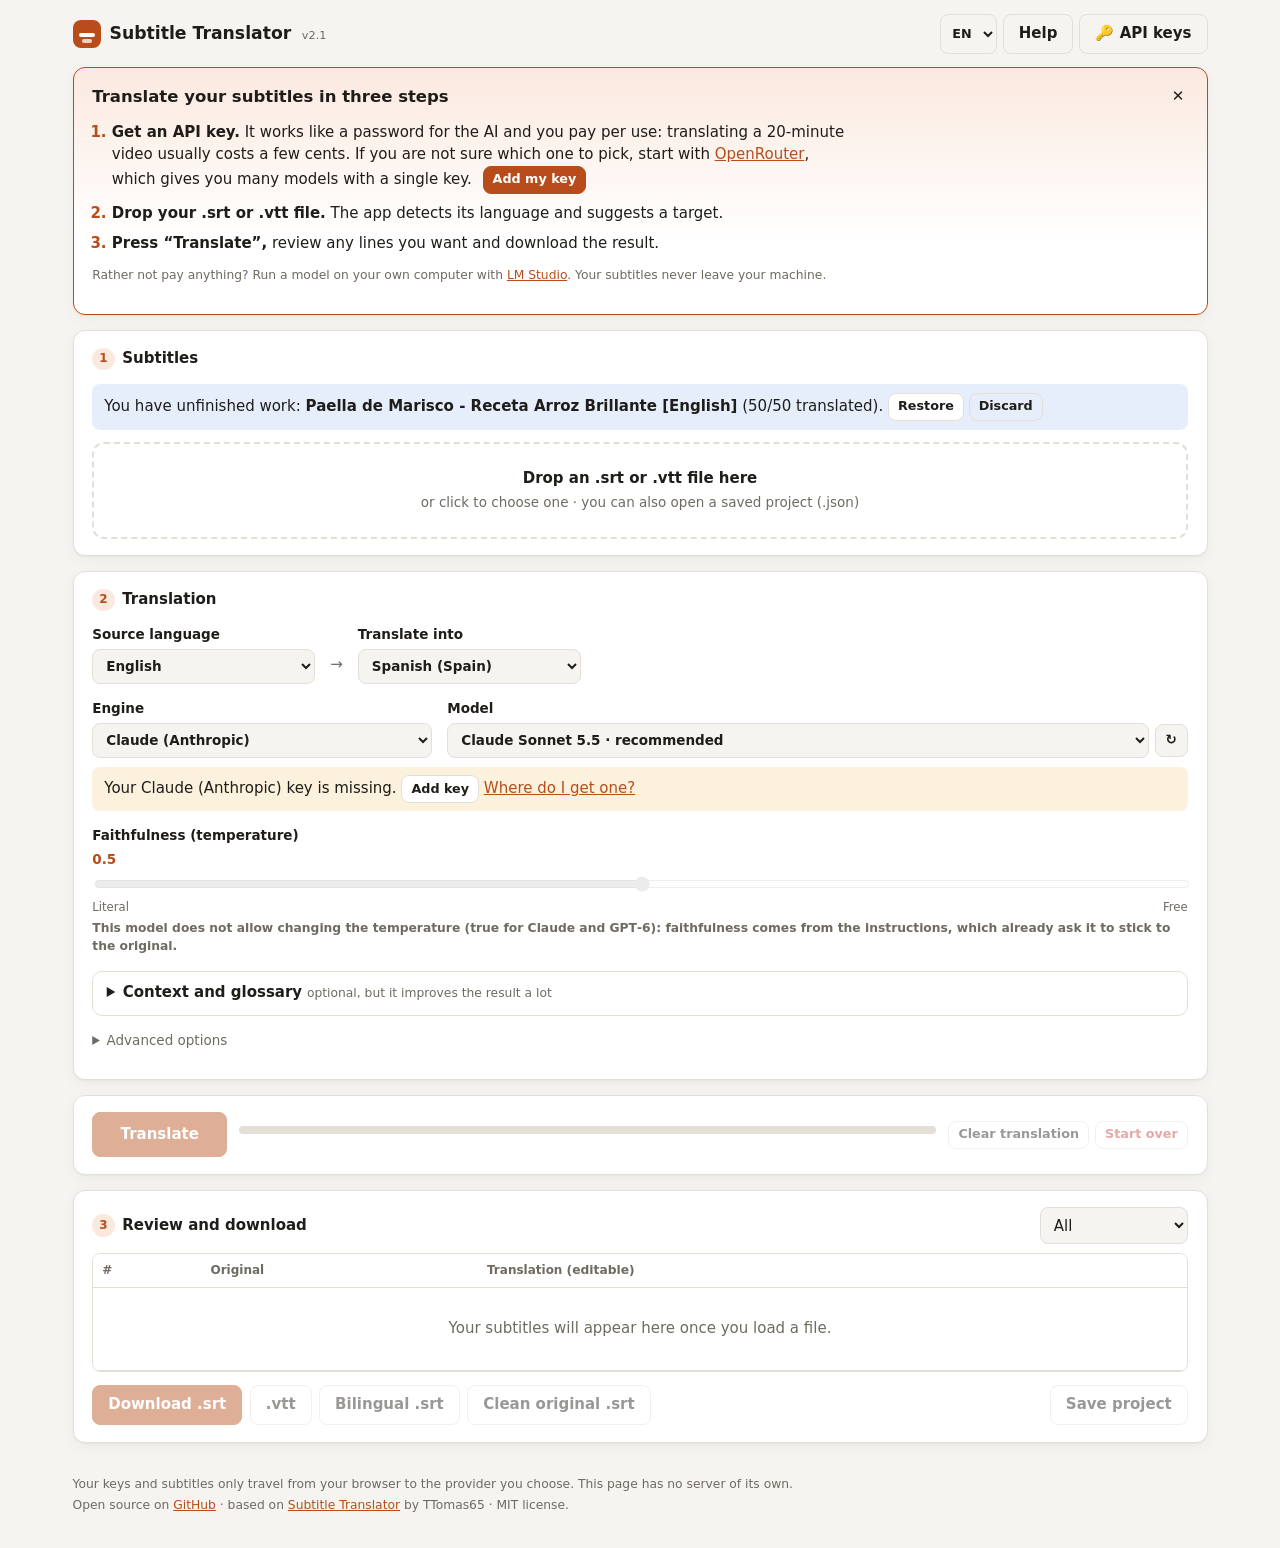
==== commit d72106fa: "Updated paths to make it work. Added Greek as a language to the list." ====
--- a/Traductor subtitulos.html
+++ b/Traductor subtitulos.html
@@ -1 +1,389 @@
-<html><head><meta http-equiv="Content-Type" content="text/html; charset=UTF-8"><meta name="color-scheme" content="light dark"></head><body><div class="line-gutter-backdrop"></div><form autocomplete="off"><label class="line-wrap-control">Line wrap<input type="checkbox" aria-label="Line wrap"></label></form><div class="source-container"><table><tbody><tr><td class="line-number" value="1"></td><td class="line-content"><span class="html-doctype">&lt;!DOCTYPE html&gt;</span></td></tr><tr><td class="line-number" value="2"></td><td class="line-content"><span class="html-tag">&lt;html <span class="html-attribute-name">lang</span>="<span class="html-attribute-value">es</span>"&gt;</span></td></tr><tr><td class="line-number" value="3"></td><td class="line-content"><span class="html-tag">&lt;head&gt;</span></td></tr><tr><td class="line-number" value="4"></td><td class="line-content">  <span class="html-tag">&lt;meta <span class="html-attribute-name">charset</span>="<span class="html-attribute-value">utf-8</span>"&gt;</span></td></tr><tr><td class="line-number" value="5"></td><td class="line-content">  <span class="html-tag">&lt;meta <span class="html-attribute-name">name</span>="<span class="html-attribute-value">viewport</span>" <span class="html-attribute-name">content</span>="<span class="html-attribute-value">width=device-width, initial-scale=1</span>"&gt;</span></td></tr><tr><td class="line-number" value="6"></td><td class="line-content">  <span class="html-tag">&lt;title&gt;</span>Traductor de subtítulos<span class="html-tag">&lt;/title&gt;</span></td></tr><tr><td class="line-number" value="7"></td><td class="line-content">  <span class="html-tag">&lt;meta <span class="html-attribute-name">name</span>="<span class="html-attribute-value">description</span>" <span class="html-attribute-name">content</span>="<span class="html-attribute-value">Traduce subtítulos .srt y .vtt con IA (Claude, Gemini, GPT, DeepSeek o un modelo local). Gratis, en tu navegador y con tu propia clave.</span>"&gt;</span></td></tr><tr><td class="line-number" value="8"></td><td class="line-content">  <span class="html-tag">&lt;meta <span class="html-attribute-name">name</span>="<span class="html-attribute-value">theme-color</span>" <span class="html-attribute-name">content</span>="<span class="html-attribute-value">#b84d1b</span>"&gt;</span></td></tr><tr><td class="line-number" value="9"></td><td class="line-content">  <span class="html-tag">&lt;meta <span class="html-attribute-name">property</span>="<span class="html-attribute-value">og:title</span>" <span class="html-attribute-name">content</span>="<span class="html-attribute-value">Traductor de subtítulos</span>"&gt;</span></td></tr><tr><td class="line-number" value="10"></td><td class="line-content">  <span class="html-tag">&lt;meta <span class="html-attribute-name">property</span>="<span class="html-attribute-value">og:description</span>" <span class="html-attribute-name">content</span>="<span class="html-attribute-value">Traduce subtítulos .srt y .vtt con IA, en tu navegador y con tu propia clave.</span>"&gt;</span></td></tr><tr><td class="line-number" value="11"></td><td class="line-content">  <span class="html-tag">&lt;meta <span class="html-attribute-name">property</span>="<span class="html-attribute-value">og:type</span>" <span class="html-attribute-name">content</span>="<span class="html-attribute-value">website</span>"&gt;</span></td></tr><tr><td class="line-number" value="12"></td><td class="line-content">  <span class="html-tag">&lt;link <span class="html-attribute-name">rel</span>="<span class="html-attribute-value">icon</span>" <span class="html-attribute-name">href</span>="<a class="html-attribute-value html-resource-link" target="_blank" href="data:image/svg+xml,&lt;svg xmlns='http://www.w3.org/2000/svg' viewBox='0 0 64 64'&gt;&lt;rect width='64' height='64' rx='14' fill='%23b84d1b'/&gt;&lt;rect x='12' y='34' width='40' height='6' rx='3' fill='white'/&gt;&lt;rect x='18' y='44' width='28' height='6' rx='3' fill='white' opacity='.75'/&gt;&lt;/svg&gt;" rel="noreferrer noopener">data:image/svg+xml,&lt;svg xmlns='http://www.w3.org/2000/svg' viewBox='0 0 64 64'&gt;&lt;rect width='64' height='64' rx='14' fill='%23b84d1b'/&gt;&lt;rect x='12' y='34' width='40' height='6' rx='3' fill='white'/&gt;&lt;rect x='18' y='44' width='28' height='6' rx='3' fill='white' opacity='.75'/&gt;&lt;/svg&gt;</a>"&gt;</span></td></tr><tr><td class="line-number" value="13"></td><td class="line-content">  <span class="html-tag">&lt;link <span class="html-attribute-name">rel</span>="<span class="html-attribute-value">stylesheet</span>" <span class="html-attribute-name">href</span>="<a class="html-attribute-value html-resource-link" target="_blank" href="https://davidarribas.github.io/traductor-de-subtitulos/styles.css" rel="noreferrer noopener">styles.css</a>"&gt;</span></td></tr><tr><td class="line-number" value="14"></td><td class="line-content"><span class="html-tag">&lt;/head&gt;</span></td></tr><tr><td class="line-number" value="15"></td><td class="line-content"><span class="html-tag">&lt;body&gt;</span></td></tr><tr><td class="line-number" value="16"></td><td class="line-content"><span class="html-tag">&lt;header <span class="html-attribute-name">class</span>="<span class="html-attribute-value">top</span>"&gt;</span></td></tr><tr><td class="line-number" value="17"></td><td class="line-content">  <span class="html-tag">&lt;div <span class="html-attribute-name">class</span>="<span class="html-attribute-value">brand</span>"&gt;</span></td></tr><tr><td class="line-number" value="18"></td><td class="line-content">    <span class="html-tag">&lt;span <span class="html-attribute-name">class</span>="<span class="html-attribute-value">logo</span>" <span class="html-attribute-name">aria-hidden</span>="<span class="html-attribute-value">true</span>"&gt;</span><span class="html-tag">&lt;/span&gt;</span></td></tr><tr><td class="line-number" value="19"></td><td class="line-content">    <span class="html-tag">&lt;h1&gt;</span>Traductor de subtítulos <span class="html-tag">&lt;span <span class="html-attribute-name">id</span>="<span class="html-attribute-value">ver</span>" <span class="html-attribute-name">class</span>="<span class="html-attribute-value">ver</span>"&gt;</span><span class="html-tag">&lt;/span&gt;</span><span class="html-tag">&lt;/h1&gt;</span></td></tr><tr><td class="line-number" value="20"></td><td class="line-content">  <span class="html-tag">&lt;/div&gt;</span></td></tr><tr><td class="line-number" value="21"></td><td class="line-content">  <span class="html-tag">&lt;nav <span class="html-attribute-name">class</span>="<span class="html-attribute-value">topnav</span>"&gt;</span></td></tr><tr><td class="line-number" value="22"></td><td class="line-content">    <span class="html-tag">&lt;button <span class="html-attribute-name">class</span>="<span class="html-attribute-value">btn ghost</span>" <span class="html-attribute-name">id</span>="<span class="html-attribute-value">openHelp</span>"&gt;</span>Ayuda<span class="html-tag">&lt;/button&gt;</span></td></tr><tr><td class="line-number" value="23"></td><td class="line-content">    <span class="html-tag">&lt;button <span class="html-attribute-name">class</span>="<span class="html-attribute-value">btn ghost</span>" <span class="html-attribute-name">id</span>="<span class="html-attribute-value">openKeys</span>"&gt;</span><span class="html-tag">&lt;span <span class="html-attribute-name">aria-hidden</span>="<span class="html-attribute-value">true</span>"&gt;</span>🔑<span class="html-tag">&lt;/span&gt;</span> Claves de API<span class="html-tag">&lt;/button&gt;</span></td></tr><tr><td class="line-number" value="24"></td><td class="line-content">  <span class="html-tag">&lt;/nav&gt;</span></td></tr><tr><td class="line-number" value="25"></td><td class="line-content"><span class="html-tag">&lt;/header&gt;</span></td></tr><tr><td class="line-number" value="26"></td><td class="line-content"><br></td></tr><tr><td class="line-number" value="27"></td><td class="line-content"><span class="html-tag">&lt;main&gt;</span></td></tr><tr><td class="line-number" value="28"></td><td class="line-content">  <span class="html-comment">&lt;!-- Bienvenida (solo en la primera visita) --&gt;</span></td></tr><tr><td class="line-number" value="29"></td><td class="line-content">  <span class="html-tag">&lt;section <span class="html-attribute-name">class</span>="<span class="html-attribute-value">card welcome</span>" <span class="html-attribute-name">id</span>="<span class="html-attribute-value">welcome</span>" <span class="html-attribute-name">hidden</span>&gt;</span></td></tr><tr><td class="line-number" value="30"></td><td class="line-content">    <span class="html-tag">&lt;button <span class="html-attribute-name">class</span>="<span class="html-attribute-value">icon close</span>" <span class="html-attribute-name">id</span>="<span class="html-attribute-value">welcomeClose</span>" <span class="html-attribute-name">aria-label</span>="<span class="html-attribute-value">Cerrar la bienvenida</span>"&gt;</span>✕<span class="html-tag">&lt;/button&gt;</span></td></tr><tr><td class="line-number" value="31"></td><td class="line-content">    <span class="html-tag">&lt;h2&gt;</span>Traduce tus subtítulos en tres pasos<span class="html-tag">&lt;/h2&gt;</span></td></tr><tr><td class="line-number" value="32"></td><td class="line-content">    <span class="html-tag">&lt;ol <span class="html-attribute-name">class</span>="<span class="html-attribute-value">steps</span>"&gt;</span></td></tr><tr><td class="line-number" value="33"></td><td class="line-content">      <span class="html-tag">&lt;li&gt;</span><span class="html-tag">&lt;b&gt;</span>Consigue una clave de API.<span class="html-tag">&lt;/b&gt;</span> Es como una contraseña para usar la IA y se paga por uso: traducir un vídeo de 20 minutos suele costar céntimos. Si no sabes cuál elegir, empieza por <span class="html-tag">&lt;a <span class="html-attribute-name">href</span>="<a class="html-attribute-value html-external-link" target="_blank" href="https://openrouter.ai/keys" rel="noreferrer noopener">https://openrouter.ai/keys</a>" <span class="html-attribute-name">target</span>="<span class="html-attribute-value">_blank</span>" <span class="html-attribute-name">rel</span>="<span class="html-attribute-value">noopener</span>"&gt;</span>OpenRouter<span class="html-tag">&lt;/a&gt;</span>, que da acceso a muchos modelos con una sola clave.</td></tr><tr><td class="line-number" value="34"></td><td class="line-content">        <span class="html-tag">&lt;button <span class="html-attribute-name">class</span>="<span class="html-attribute-value">btn sm primary</span>" <span class="html-attribute-name">id</span>="<span class="html-attribute-value">welcomeKeys</span>"&gt;</span>Añadir mi clave<span class="html-tag">&lt;/button&gt;</span><span class="html-tag">&lt;/li&gt;</span></td></tr><tr><td class="line-number" value="35"></td><td class="line-content">      <span class="html-tag">&lt;li&gt;</span><span class="html-tag">&lt;b&gt;</span>Arrastra tu archivo .srt o .vtt.<span class="html-tag">&lt;/b&gt;</span> La app detecta el idioma y propone el de destino.<span class="html-tag">&lt;/li&gt;</span></td></tr><tr><td class="line-number" value="36"></td><td class="line-content">      <span class="html-tag">&lt;li&gt;</span><span class="html-tag">&lt;b&gt;</span>Pulsa «Traducir»,<span class="html-tag">&lt;/b&gt;</span> revisa las líneas que quieras y descarga el resultado.<span class="html-tag">&lt;/li&gt;</span></td></tr><tr><td class="line-number" value="37"></td><td class="line-content">    <span class="html-tag">&lt;/ol&gt;</span></td></tr><tr><td class="line-number" value="38"></td><td class="line-content">    <span class="html-tag">&lt;p <span class="html-attribute-name">class</span>="<span class="html-attribute-value">muted small</span>"&gt;</span>¿Prefieres no pagar nada? Usa un modelo en tu propio ordenador con <span class="html-tag">&lt;a <span class="html-attribute-name">href</span>="<a class="html-attribute-value html-external-link" target="_blank" href="https://lmstudio.ai/" rel="noreferrer noopener">https://lmstudio.ai</a>" <span class="html-attribute-name">target</span>="<span class="html-attribute-value">_blank</span>" <span class="html-attribute-name">rel</span>="<span class="html-attribute-value">noopener</span>"&gt;</span>LM Studio<span class="html-tag">&lt;/a&gt;</span>. Tus subtítulos no salen de tu equipo.<span class="html-tag">&lt;/p&gt;</span></td></tr><tr><td class="line-number" value="39"></td><td class="line-content">  <span class="html-tag">&lt;/section&gt;</span></td></tr><tr><td class="line-number" value="40"></td><td class="line-content"><br></td></tr><tr><td class="line-number" value="41"></td><td class="line-content">  <span class="html-comment">&lt;!-- 1. Archivo --&gt;</span></td></tr><tr><td class="line-number" value="42"></td><td class="line-content">  <span class="html-tag">&lt;section <span class="html-attribute-name">class</span>="<span class="html-attribute-value">card</span>" <span class="html-attribute-name">id</span>="<span class="html-attribute-value">stepFile</span>"&gt;</span></td></tr><tr><td class="line-number" value="43"></td><td class="line-content">    <span class="html-tag">&lt;h2&gt;</span><span class="html-tag">&lt;span <span class="html-attribute-name">class</span>="<span class="html-attribute-value">n</span>"&gt;</span>1<span class="html-tag">&lt;/span&gt;</span> Subtítulos<span class="html-tag">&lt;/h2&gt;</span></td></tr><tr><td class="line-number" value="44"></td><td class="line-content">    <span class="html-tag">&lt;div <span class="html-attribute-name">id</span>="<span class="html-attribute-value">restore</span>" <span class="html-attribute-name">class</span>="<span class="html-attribute-value">banner</span>" <span class="html-attribute-name">hidden</span>&gt;</span><span class="html-tag">&lt;/div&gt;</span></td></tr><tr><td class="line-number" value="45"></td><td class="line-content">    <span class="html-tag">&lt;div <span class="html-attribute-name">id</span>="<span class="html-attribute-value">drop</span>" <span class="html-attribute-name">class</span>="<span class="html-attribute-value">drop</span>" <span class="html-attribute-name">tabindex</span>="<span class="html-attribute-value">0</span>" <span class="html-attribute-name">role</span>="<span class="html-attribute-value">button</span>" <span class="html-attribute-name">aria-label</span>="<span class="html-attribute-value">Elegir archivo de subtítulos</span>"&gt;</span></td></tr><tr><td class="line-number" value="46"></td><td class="line-content">      <span class="html-tag">&lt;strong&gt;</span>Arrastra aquí un archivo .srt o .vtt<span class="html-tag">&lt;/strong&gt;</span></td></tr><tr><td class="line-number" value="47"></td><td class="line-content">      <span class="html-tag">&lt;span&gt;</span>o haz clic para elegirlo · también puedes abrir un proyecto guardado (.json)<span class="html-tag">&lt;/span&gt;</span></td></tr><tr><td class="line-number" value="48"></td><td class="line-content">      <span class="html-tag">&lt;input <span class="html-attribute-name">type</span>="<span class="html-attribute-value">file</span>" <span class="html-attribute-name">id</span>="<span class="html-attribute-value">file</span>" <span class="html-attribute-name">accept</span>="<span class="html-attribute-value">.srt,.vtt,.json,.wrk</span>" <span class="html-attribute-name">hidden</span>&gt;</span></td></tr><tr><td class="line-number" value="49"></td><td class="line-content">    <span class="html-tag">&lt;/div&gt;</span></td></tr><tr><td class="line-number" value="50"></td><td class="line-content">    <span class="html-tag">&lt;p <span class="html-attribute-name">id</span>="<span class="html-attribute-value">fileInfo</span>" <span class="html-attribute-name">class</span>="<span class="html-attribute-value">fileinfo</span>" <span class="html-attribute-name">hidden</span>&gt;</span><span class="html-tag">&lt;/p&gt;</span></td></tr><tr><td class="line-number" value="51"></td><td class="line-content">    <span class="html-tag">&lt;div <span class="html-attribute-name">id</span>="<span class="html-attribute-value">speakerBox</span>" <span class="html-attribute-name">class</span>="<span class="html-attribute-value">speaker</span>" <span class="html-attribute-name">hidden</span>&gt;</span><span class="html-tag">&lt;/div&gt;</span></td></tr><tr><td class="line-number" value="52"></td><td class="line-content">  <span class="html-tag">&lt;/section&gt;</span></td></tr><tr><td class="line-number" value="53"></td><td class="line-content"><br></td></tr><tr><td class="line-number" value="54"></td><td class="line-content">  <span class="html-comment">&lt;!-- 2. Ajustes --&gt;</span></td></tr><tr><td class="line-number" value="55"></td><td class="line-content">  <span class="html-tag">&lt;section <span class="html-attribute-name">class</span>="<span class="html-attribute-value">card</span>" <span class="html-attribute-name">id</span>="<span class="html-attribute-value">stepSettings</span>"&gt;</span></td></tr><tr><td class="line-number" value="56"></td><td class="line-content">    <span class="html-tag">&lt;h2&gt;</span><span class="html-tag">&lt;span <span class="html-attribute-name">class</span>="<span class="html-attribute-value">n</span>"&gt;</span>2<span class="html-tag">&lt;/span&gt;</span> Traducción<span class="html-tag">&lt;/h2&gt;</span></td></tr><tr><td class="line-number" value="57"></td><td class="line-content"><br></td></tr><tr><td class="line-number" value="58"></td><td class="line-content">    <span class="html-tag">&lt;div <span class="html-attribute-name">class</span>="<span class="html-attribute-value">row langs</span>"&gt;</span></td></tr><tr><td class="line-number" value="59"></td><td class="line-content">      <span class="html-tag">&lt;label&gt;</span>Idioma original</td></tr><tr><td class="line-number" value="60"></td><td class="line-content">        <span class="html-tag">&lt;select <span class="html-attribute-name">id</span>="<span class="html-attribute-value">src</span>"&gt;</span><span class="html-tag">&lt;/select&gt;</span></td></tr><tr><td class="line-number" value="61"></td><td class="line-content">      <span class="html-tag">&lt;/label&gt;</span></td></tr><tr><td class="line-number" value="62"></td><td class="line-content">      <span class="html-tag">&lt;span <span class="html-attribute-name">class</span>="<span class="html-attribute-value">arrow</span>"&gt;</span>→<span class="html-tag">&lt;/span&gt;</span></td></tr><tr><td class="line-number" value="63"></td><td class="line-content">      <span class="html-tag">&lt;label&gt;</span>Traducir a</td></tr><tr><td class="line-number" value="64"></td><td class="line-content">        <span class="html-tag">&lt;select <span class="html-attribute-name">id</span>="<span class="html-attribute-value">tgt</span>"&gt;</span><span class="html-tag">&lt;/select&gt;</span></td></tr><tr><td class="line-number" value="65"></td><td class="line-content">      <span class="html-tag">&lt;/label&gt;</span></td></tr><tr><td class="line-number" value="66"></td><td class="line-content">      <span class="html-tag">&lt;div <span class="html-attribute-name">class</span>="<span class="html-attribute-value">chips</span>" <span class="html-attribute-name">id</span>="<span class="html-attribute-value">tgtChips</span>" <span class="html-attribute-name">role</span>="<span class="html-attribute-value">group</span>" <span class="html-attribute-name">aria-label</span>="<span class="html-attribute-value">Destinos rápidos</span>"&gt;</span></td></tr><tr><td class="line-number" value="67"></td><td class="line-content">        <span class="html-tag">&lt;button <span class="html-attribute-name">type</span>="<span class="html-attribute-value">button</span>" <span class="html-attribute-name">data-lang</span>="<span class="html-attribute-value">es</span>"&gt;</span>Español<span class="html-tag">&lt;/button&gt;</span></td></tr><tr><td class="line-number" value="68"></td><td class="line-content">        <span class="html-tag">&lt;button <span class="html-attribute-name">type</span>="<span class="html-attribute-value">button</span>" <span class="html-attribute-name">data-lang</span>="<span class="html-attribute-value">en</span>"&gt;</span>Inglés<span class="html-tag">&lt;/button&gt;</span></td></tr><tr><td class="line-number" value="69"></td><td class="line-content">        <span class="html-tag">&lt;button <span class="html-attribute-name">type</span>="<span class="html-attribute-value">button</span>" <span class="html-attribute-name">data-lang</span>="<span class="html-attribute-value">zh-Hans</span>"&gt;</span>中文 简体<span class="html-tag">&lt;/button&gt;</span></td></tr><tr><td class="line-number" value="70"></td><td class="line-content">      <span class="html-tag">&lt;/div&gt;</span></td></tr><tr><td class="line-number" value="71"></td><td class="line-content">    <span class="html-tag">&lt;/div&gt;</span></td></tr><tr><td class="line-number" value="72"></td><td class="line-content"><br></td></tr><tr><td class="line-number" value="73"></td><td class="line-content">    <span class="html-tag">&lt;div <span class="html-attribute-name">class</span>="<span class="html-attribute-value">row</span>"&gt;</span></td></tr><tr><td class="line-number" value="74"></td><td class="line-content">      <span class="html-tag">&lt;label&gt;</span>Motor</td></tr><tr><td class="line-number" value="75"></td><td class="line-content">        <span class="html-tag">&lt;select <span class="html-attribute-name">id</span>="<span class="html-attribute-value">provider</span>"&gt;</span><span class="html-tag">&lt;/select&gt;</span></td></tr><tr><td class="line-number" value="76"></td><td class="line-content">      <span class="html-tag">&lt;/label&gt;</span></td></tr><tr><td class="line-number" value="77"></td><td class="line-content">      <span class="html-tag">&lt;label <span class="html-attribute-name">class</span>="<span class="html-attribute-value">grow</span>"&gt;</span>Modelo</td></tr><tr><td class="line-number" value="78"></td><td class="line-content">        <span class="html-tag">&lt;span <span class="html-attribute-name">class</span>="<span class="html-attribute-value">inline</span>"&gt;</span></td></tr><tr><td class="line-number" value="79"></td><td class="line-content">          <span class="html-tag">&lt;select <span class="html-attribute-name">id</span>="<span class="html-attribute-value">model</span>"&gt;</span><span class="html-tag">&lt;/select&gt;</span></td></tr><tr><td class="line-number" value="80"></td><td class="line-content">          <span class="html-tag">&lt;button <span class="html-attribute-name">class</span>="<span class="html-attribute-value">icon</span>" <span class="html-attribute-name">id</span>="<span class="html-attribute-value">reloadModels</span>" <span class="html-attribute-name">title</span>="<span class="html-attribute-value">Actualizar la lista de modelos</span>" <span class="html-attribute-name">aria-label</span>="<span class="html-attribute-value">Actualizar la lista de modelos</span>"&gt;</span>↻<span class="html-tag">&lt;/button&gt;</span></td></tr><tr><td class="line-number" value="81"></td><td class="line-content">        <span class="html-tag">&lt;/span&gt;</span></td></tr><tr><td class="line-number" value="82"></td><td class="line-content">      <span class="html-tag">&lt;/label&gt;</span></td></tr><tr><td class="line-number" value="83"></td><td class="line-content">      <span class="html-tag">&lt;label <span class="html-attribute-name">class</span>="<span class="html-attribute-value">check small</span>"&gt;</span><span class="html-tag">&lt;input <span class="html-attribute-name">type</span>="<span class="html-attribute-value">checkbox</span>" <span class="html-attribute-name">id</span>="<span class="html-attribute-value">showAll</span>"&gt;</span> Ver todos los modelos<span class="html-tag">&lt;/label&gt;</span></td></tr><tr><td class="line-number" value="84"></td><td class="line-content">    <span class="html-tag">&lt;/div&gt;</span></td></tr><tr><td class="line-number" value="85"></td><td class="line-content">    <span class="html-tag">&lt;p <span class="html-attribute-name">id</span>="<span class="html-attribute-value">keyWarn</span>" <span class="html-attribute-name">class</span>="<span class="html-attribute-value">warn</span>" <span class="html-attribute-name">hidden</span>&gt;</span><span class="html-tag">&lt;/p&gt;</span></td></tr><tr><td class="line-number" value="86"></td><td class="line-content"><br></td></tr><tr><td class="line-number" value="87"></td><td class="line-content">    <span class="html-tag">&lt;div <span class="html-attribute-name">class</span>="<span class="html-attribute-value">row</span>"&gt;</span></td></tr><tr><td class="line-number" value="88"></td><td class="line-content">      <span class="html-tag">&lt;label <span class="html-attribute-name">class</span>="<span class="html-attribute-value">grow</span>"&gt;</span>Fidelidad (temperatura) <span class="html-tag">&lt;b <span class="html-attribute-name">id</span>="<span class="html-attribute-value">tempVal</span>"&gt;</span>0,5<span class="html-tag">&lt;/b&gt;</span></td></tr><tr><td class="line-number" value="89"></td><td class="line-content">        <span class="html-tag">&lt;input <span class="html-attribute-name">type</span>="<span class="html-attribute-value">range</span>" <span class="html-attribute-name">id</span>="<span class="html-attribute-value">temp</span>" <span class="html-attribute-name">min</span>="<span class="html-attribute-value">0</span>" <span class="html-attribute-name">max</span>="<span class="html-attribute-value">1</span>" <span class="html-attribute-name">step</span>="<span class="html-attribute-value">0.1</span>" <span class="html-attribute-name">value</span>="<span class="html-attribute-value">0.5</span>"&gt;</span></td></tr><tr><td class="line-number" value="90"></td><td class="line-content">        <span class="html-tag">&lt;span <span class="html-attribute-name">class</span>="<span class="html-attribute-value">scale</span>"&gt;</span><span class="html-tag">&lt;span&gt;</span>Literal<span class="html-tag">&lt;/span&gt;</span><span class="html-tag">&lt;span&gt;</span>Libre<span class="html-tag">&lt;/span&gt;</span><span class="html-tag">&lt;/span&gt;</span></td></tr><tr><td class="line-number" value="91"></td><td class="line-content">        <span class="html-tag">&lt;small <span class="html-attribute-name">id</span>="<span class="html-attribute-value">tempNote</span>" <span class="html-attribute-name">class</span>="<span class="html-attribute-value">muted</span>"&gt;</span><span class="html-tag">&lt;/small&gt;</span></td></tr><tr><td class="line-number" value="92"></td><td class="line-content">      <span class="html-tag">&lt;/label&gt;</span></td></tr><tr><td class="line-number" value="93"></td><td class="line-content">    <span class="html-tag">&lt;/div&gt;</span></td></tr><tr><td class="line-number" value="94"></td><td class="line-content"><br></td></tr><tr><td class="line-number" value="95"></td><td class="line-content">    <span class="html-tag">&lt;details <span class="html-attribute-name">class</span>="<span class="html-attribute-value">ctx</span>" <span class="html-attribute-name">id</span>="<span class="html-attribute-value">ctxBox</span>"&gt;</span></td></tr><tr><td class="line-number" value="96"></td><td class="line-content">      <span class="html-tag">&lt;summary&gt;</span><span class="html-tag">&lt;b&gt;</span>Contexto y glosario<span class="html-tag">&lt;/b&gt;</span> <span class="html-tag">&lt;span <span class="html-attribute-name">class</span>="<span class="html-attribute-value">muted small</span>" <span class="html-attribute-name">id</span>="<span class="html-attribute-value">ctxSummary</span>"&gt;</span>opcional, pero mejora mucho el resultado<span class="html-tag">&lt;/span&gt;</span><span class="html-tag">&lt;/summary&gt;</span></td></tr><tr><td class="line-number" value="97"></td><td class="line-content">      <span class="html-tag">&lt;div <span class="html-attribute-name">class</span>="<span class="html-attribute-value">row two</span>"&gt;</span></td></tr><tr><td class="line-number" value="98"></td><td class="line-content">      <span class="html-tag">&lt;label&gt;</span>Sobre el vídeo <span class="html-tag">&lt;small <span class="html-attribute-name">class</span>="<span class="html-attribute-value">muted</span>"&gt;</span>(opcional, ayuda mucho)<span class="html-tag">&lt;/small&gt;</span></td></tr><tr><td class="line-number" value="99"></td><td class="line-content">        <span class="html-tag">&lt;textarea <span class="html-attribute-name">id</span>="<span class="html-attribute-value">notes</span>" <span class="html-attribute-name">rows</span>="<span class="html-attribute-value">4</span>" <span class="html-attribute-name">placeholder</span>="<span class="html-attribute-value">Ej.: Vídeo de wargames. Reseña de «Men of Iron» de GMT. Hablan dos personas en tono informal; tutea al espectador.</span>"&gt;</span><span class="html-tag">&lt;/textarea&gt;</span></td></tr><tr><td class="line-number" value="100"></td><td class="line-content">      <span class="html-tag">&lt;/label&gt;</span></td></tr><tr><td class="line-number" value="101"></td><td class="line-content">      <span class="html-tag">&lt;label&gt;</span>Glosario <span class="html-tag">&lt;small <span class="html-attribute-name">class</span>="<span class="html-attribute-value">muted</span>"&gt;</span>(un término por línea: original = traducción)<span class="html-tag">&lt;/small&gt;</span></td></tr><tr><td class="line-number" value="102"></td><td class="line-content">        <span class="html-tag">&lt;textarea <span class="html-attribute-name">id</span>="<span class="html-attribute-value">glossary</span>" <span class="html-attribute-name">rows</span>="<span class="html-attribute-value">4</span>" <span class="html-attribute-name">placeholder</span>="<span class="html-attribute-value">counter = ficha&amp;#10;hex = hexágono</span>"&gt;</span><span class="html-tag">&lt;/textarea&gt;</span></td></tr><tr><td class="line-number" value="103"></td><td class="line-content">        <span class="html-tag">&lt;button <span class="html-attribute-name">type</span>="<span class="html-attribute-value">button</span>" <span class="html-attribute-name">class</span>="<span class="html-attribute-value">link</span>" <span class="html-attribute-name">id</span>="<span class="html-attribute-value">sampleGloss</span>"&gt;</span>+ Añadir glosario de ejemplo de wargames<span class="html-tag">&lt;/button&gt;</span></td></tr><tr><td class="line-number" value="104"></td><td class="line-content">      <span class="html-tag">&lt;/label&gt;</span></td></tr><tr><td class="line-number" value="105"></td><td class="line-content">    <span class="html-tag">&lt;/div&gt;</span></td></tr><tr><td class="line-number" value="106"></td><td class="line-content"><br></td></tr><tr><td class="line-number" value="107"></td><td class="line-content">    <span class="html-tag">&lt;/details&gt;</span></td></tr><tr><td class="line-number" value="108"></td><td class="line-content"><br></td></tr><tr><td class="line-number" value="109"></td><td class="line-content">    <span class="html-tag">&lt;details <span class="html-attribute-name">class</span>="<span class="html-attribute-value">adv</span>"&gt;</span></td></tr><tr><td class="line-number" value="110"></td><td class="line-content">      <span class="html-tag">&lt;summary&gt;</span>Opciones avanzadas<span class="html-tag">&lt;/summary&gt;</span></td></tr><tr><td class="line-number" value="111"></td><td class="line-content">      <span class="html-tag">&lt;div <span class="html-attribute-name">class</span>="<span class="html-attribute-value">row</span>"&gt;</span></td></tr><tr><td class="line-number" value="112"></td><td class="line-content">        <span class="html-tag">&lt;label&gt;</span>Subtítulos por petición</td></tr><tr><td class="line-number" value="113"></td><td class="line-content">          <span class="html-tag">&lt;select <span class="html-attribute-name">id</span>="<span class="html-attribute-value">batch</span>"&gt;</span></td></tr><tr><td class="line-number" value="114"></td><td class="line-content">            <span class="html-tag">&lt;option <span class="html-attribute-name">value</span>="<span class="html-attribute-value">20</span>"&gt;</span>20<span class="html-tag">&lt;/option&gt;</span></td></tr><tr><td class="line-number" value="115"></td><td class="line-content">            <span class="html-tag">&lt;option <span class="html-attribute-name">value</span>="<span class="html-attribute-value">40</span>" <span class="html-attribute-name">selected</span>&gt;</span>40 (recomendado)<span class="html-tag">&lt;/option&gt;</span></td></tr><tr><td class="line-number" value="116"></td><td class="line-content">            <span class="html-tag">&lt;option <span class="html-attribute-name">value</span>="<span class="html-attribute-value">60</span>"&gt;</span>60<span class="html-tag">&lt;/option&gt;</span></td></tr><tr><td class="line-number" value="117"></td><td class="line-content">            <span class="html-tag">&lt;option <span class="html-attribute-name">value</span>="<span class="html-attribute-value">100</span>"&gt;</span>100<span class="html-tag">&lt;/option&gt;</span></td></tr><tr><td class="line-number" value="118"></td><td class="line-content">          <span class="html-tag">&lt;/select&gt;</span></td></tr><tr><td class="line-number" value="119"></td><td class="line-content">        <span class="html-tag">&lt;/label&gt;</span></td></tr><tr><td class="line-number" value="120"></td><td class="line-content">        <span class="html-tag">&lt;label&gt;</span>Peticiones a la vez</td></tr><tr><td class="line-number" value="121"></td><td class="line-content">          <span class="html-tag">&lt;select <span class="html-attribute-name">id</span>="<span class="html-attribute-value">conc</span>"&gt;</span></td></tr><tr><td class="line-number" value="122"></td><td class="line-content">            <span class="html-tag">&lt;option <span class="html-attribute-name">value</span>="<span class="html-attribute-value">1</span>"&gt;</span>1<span class="html-tag">&lt;/option&gt;</span></td></tr><tr><td class="line-number" value="123"></td><td class="line-content">            <span class="html-tag">&lt;option <span class="html-attribute-name">value</span>="<span class="html-attribute-value">2</span>"&gt;</span>2<span class="html-tag">&lt;/option&gt;</span></td></tr><tr><td class="line-number" value="124"></td><td class="line-content">            <span class="html-tag">&lt;option <span class="html-attribute-name">value</span>="<span class="html-attribute-value">3</span>" <span class="html-attribute-name">selected</span>&gt;</span>3<span class="html-tag">&lt;/option&gt;</span></td></tr><tr><td class="line-number" value="125"></td><td class="line-content">            <span class="html-tag">&lt;option <span class="html-attribute-name">value</span>="<span class="html-attribute-value">4</span>"&gt;</span>4<span class="html-tag">&lt;/option&gt;</span></td></tr><tr><td class="line-number" value="126"></td><td class="line-content">          <span class="html-tag">&lt;/select&gt;</span></td></tr><tr><td class="line-number" value="127"></td><td class="line-content">        <span class="html-tag">&lt;/label&gt;</span></td></tr><tr><td class="line-number" value="128"></td><td class="line-content">        <span class="html-tag">&lt;label&gt;</span>Caracteres por línea</td></tr><tr><td class="line-number" value="129"></td><td class="line-content">          <span class="html-tag">&lt;input <span class="html-attribute-name">type</span>="<span class="html-attribute-value">number</span>" <span class="html-attribute-name">id</span>="<span class="html-attribute-value">maxChars</span>" <span class="html-attribute-name">min</span>="<span class="html-attribute-value">10</span>" <span class="html-attribute-name">max</span>="<span class="html-attribute-value">80</span>" <span class="html-attribute-name">placeholder</span>="<span class="html-attribute-value">42</span>"&gt;</span></td></tr><tr><td class="line-number" value="130"></td><td class="line-content">        <span class="html-tag">&lt;/label&gt;</span></td></tr><tr><td class="line-number" value="131"></td><td class="line-content">        <span class="html-tag">&lt;label <span class="html-attribute-name">class</span>="<span class="html-attribute-value">check</span>"&gt;</span><span class="html-tag">&lt;input <span class="html-attribute-name">type</span>="<span class="html-attribute-value">checkbox</span>" <span class="html-attribute-name">id</span>="<span class="html-attribute-value">fullCtx</span>" <span class="html-attribute-name">checked</span>&gt;</span></td></tr><tr><td class="line-number" value="132"></td><td class="line-content">          <span class="html-tag">&lt;span&gt;</span>Enviar el guion completo como contexto<span class="html-tag">&lt;br&gt;</span><span class="html-tag">&lt;small <span class="html-attribute-name">class</span>="<span class="html-attribute-value">muted</span>"&gt;</span>El modelo ve todo el vídeo y traduce con más coherencia. Con Claude, Gemini y GPT se reutiliza en caché y apenas cuesta más.<span class="html-tag">&lt;/small&gt;</span><span class="html-tag">&lt;/span&gt;</span></td></tr><tr><td class="line-number" value="133"></td><td class="line-content">        <span class="html-tag">&lt;/label&gt;</span></td></tr><tr><td class="line-number" value="134"></td><td class="line-content">      <span class="html-tag">&lt;/div&gt;</span></td></tr><tr><td class="line-number" value="135"></td><td class="line-content">    <span class="html-tag">&lt;/details&gt;</span></td></tr><tr><td class="line-number" value="136"></td><td class="line-content">  <span class="html-tag">&lt;/section&gt;</span></td></tr><tr><td class="line-number" value="137"></td><td class="line-content"><br></td></tr><tr><td class="line-number" value="138"></td><td class="line-content">  <span class="html-comment">&lt;!-- 3. Traducir --&gt;</span></td></tr><tr><td class="line-number" value="139"></td><td class="line-content">  <span class="html-tag">&lt;section <span class="html-attribute-name">class</span>="<span class="html-attribute-value">card sticky</span>" <span class="html-attribute-name">id</span>="<span class="html-attribute-value">stepRun</span>"&gt;</span></td></tr><tr><td class="line-number" value="140"></td><td class="line-content">    <span class="html-tag">&lt;div <span class="html-attribute-name">class</span>="<span class="html-attribute-value">runbar</span>"&gt;</span></td></tr><tr><td class="line-number" value="141"></td><td class="line-content">      <span class="html-tag">&lt;button <span class="html-attribute-name">class</span>="<span class="html-attribute-value">btn primary</span>" <span class="html-attribute-name">id</span>="<span class="html-attribute-value">start</span>" <span class="html-attribute-name">disabled</span>&gt;</span>Traducir<span class="html-tag">&lt;/button&gt;</span></td></tr><tr><td class="line-number" value="142"></td><td class="line-content">      <span class="html-tag">&lt;button <span class="html-attribute-name">class</span>="<span class="html-attribute-value">btn</span>" <span class="html-attribute-name">id</span>="<span class="html-attribute-value">stop</span>" <span class="html-attribute-name">hidden</span>&gt;</span>Pausar<span class="html-tag">&lt;/button&gt;</span></td></tr><tr><td class="line-number" value="143"></td><td class="line-content">      <span class="html-tag">&lt;button <span class="html-attribute-name">class</span>="<span class="html-attribute-value">btn warnbtn</span>" <span class="html-attribute-name">id</span>="<span class="html-attribute-value">retryErrors</span>" <span class="html-attribute-name">hidden</span>&gt;</span>Reintentar los fallidos<span class="html-tag">&lt;/button&gt;</span></td></tr><tr><td class="line-number" value="144"></td><td class="line-content">      <span class="html-tag">&lt;div <span class="html-attribute-name">class</span>="<span class="html-attribute-value">progress</span>"&gt;</span></td></tr><tr><td class="line-number" value="145"></td><td class="line-content">        <span class="html-tag">&lt;div <span class="html-attribute-name">class</span>="<span class="html-attribute-value">track</span>"&gt;</span><span class="html-tag">&lt;div <span class="html-attribute-name">class</span>="<span class="html-attribute-value">bar</span>" <span class="html-attribute-name">id</span>="<span class="html-attribute-value">bar</span>"&gt;</span><span class="html-tag">&lt;/div&gt;</span><span class="html-tag">&lt;/div&gt;</span></td></tr><tr><td class="line-number" value="146"></td><td class="line-content">        <span class="html-tag">&lt;div <span class="html-attribute-name">class</span>="<span class="html-attribute-value">ptext</span>"&gt;</span><span class="html-tag">&lt;span <span class="html-attribute-name">id</span>="<span class="html-attribute-value">progressText</span>"&gt;</span><span class="html-tag">&lt;/span&gt;</span> <span class="html-tag">&lt;span <span class="html-attribute-name">id</span>="<span class="html-attribute-value">estimate</span>" <span class="html-attribute-name">class</span>="<span class="html-attribute-value">muted</span>"&gt;</span><span class="html-tag">&lt;/span&gt;</span><span class="html-tag">&lt;/div&gt;</span></td></tr><tr><td class="line-number" value="147"></td><td class="line-content">        <span class="html-tag">&lt;div <span class="html-attribute-name">id</span>="<span class="html-attribute-value">stats</span>" <span class="html-attribute-name">class</span>="<span class="html-attribute-value">muted small</span>"&gt;</span><span class="html-tag">&lt;/div&gt;</span></td></tr><tr><td class="line-number" value="148"></td><td class="line-content">      <span class="html-tag">&lt;/div&gt;</span></td></tr><tr><td class="line-number" value="149"></td><td class="line-content">      <span class="html-tag">&lt;div <span class="html-attribute-name">class</span>="<span class="html-attribute-value">resets</span>"&gt;</span></td></tr><tr><td class="line-number" value="150"></td><td class="line-content">        <span class="html-tag">&lt;button <span class="html-attribute-name">class</span>="<span class="html-attribute-value">btn sm ghost</span>" <span class="html-attribute-name">id</span>="<span class="html-attribute-value">clearTrans</span>" <span class="html-attribute-name">disabled</span> <span class="html-attribute-name">title</span>="<span class="html-attribute-value">Borra las traducciones y deja el archivo cargado, para probar con otro modelo</span>"&gt;</span>Borrar traducción<span class="html-tag">&lt;/button&gt;</span></td></tr><tr><td class="line-number" value="151"></td><td class="line-content">        <span class="html-tag">&lt;button <span class="html-attribute-name">class</span>="<span class="html-attribute-value">btn sm ghost danger</span>" <span class="html-attribute-name">id</span>="<span class="html-attribute-value">resetAll</span>" <span class="html-attribute-name">disabled</span> <span class="html-attribute-name">title</span>="<span class="html-attribute-value">Quita el archivo, la traducción y el trabajo guardado</span>"&gt;</span>Empezar de cero<span class="html-tag">&lt;/button&gt;</span></td></tr><tr><td class="line-number" value="152"></td><td class="line-content">      <span class="html-tag">&lt;/div&gt;</span></td></tr><tr><td class="line-number" value="153"></td><td class="line-content">    <span class="html-tag">&lt;/div&gt;</span></td></tr><tr><td class="line-number" value="154"></td><td class="line-content">  <span class="html-tag">&lt;/section&gt;</span></td></tr><tr><td class="line-number" value="155"></td><td class="line-content"><br></td></tr><tr><td class="line-number" value="156"></td><td class="line-content">  <span class="html-comment">&lt;!-- 4. Tabla --&gt;</span></td></tr><tr><td class="line-number" value="157"></td><td class="line-content">  <span class="html-tag">&lt;section <span class="html-attribute-name">class</span>="<span class="html-attribute-value">card</span>" <span class="html-attribute-name">id</span>="<span class="html-attribute-value">stepTable</span>"&gt;</span></td></tr><tr><td class="line-number" value="158"></td><td class="line-content">    <span class="html-tag">&lt;div <span class="html-attribute-name">class</span>="<span class="html-attribute-value">tablehead</span>"&gt;</span></td></tr><tr><td class="line-number" value="159"></td><td class="line-content">      <span class="html-tag">&lt;h2&gt;</span><span class="html-tag">&lt;span <span class="html-attribute-name">class</span>="<span class="html-attribute-value">n</span>"&gt;</span>3<span class="html-tag">&lt;/span&gt;</span> Revisa y descarga<span class="html-tag">&lt;/h2&gt;</span></td></tr><tr><td class="line-number" value="160"></td><td class="line-content">      <span class="html-tag">&lt;select <span class="html-attribute-name">id</span>="<span class="html-attribute-value">filter</span>"&gt;</span></td></tr><tr><td class="line-number" value="161"></td><td class="line-content">        <span class="html-tag">&lt;option <span class="html-attribute-name">value</span>="<span class="html-attribute-value">all</span>"&gt;</span>Todos<span class="html-tag">&lt;/option&gt;</span></td></tr><tr><td class="line-number" value="162"></td><td class="line-content">        <span class="html-tag">&lt;option <span class="html-attribute-name">value</span>="<span class="html-attribute-value">pending</span>"&gt;</span>Sin traducir<span class="html-tag">&lt;/option&gt;</span></td></tr><tr><td class="line-number" value="163"></td><td class="line-content">        <span class="html-tag">&lt;option <span class="html-attribute-name">value</span>="<span class="html-attribute-value">error</span>"&gt;</span>Con error<span class="html-tag">&lt;/option&gt;</span></td></tr><tr><td class="line-number" value="164"></td><td class="line-content">      <span class="html-tag">&lt;/select&gt;</span></td></tr><tr><td class="line-number" value="165"></td><td class="line-content">    <span class="html-tag">&lt;/div&gt;</span></td></tr><tr><td class="line-number" value="166"></td><td class="line-content">    <span class="html-tag">&lt;div <span class="html-attribute-name">class</span>="<span class="html-attribute-value">findbar</span>" <span class="html-attribute-name">id</span>="<span class="html-attribute-value">findBar</span>"&gt;</span></td></tr><tr><td class="line-number" value="167"></td><td class="line-content">      <span class="html-tag">&lt;input <span class="html-attribute-name">type</span>="<span class="html-attribute-value">search</span>" <span class="html-attribute-name">id</span>="<span class="html-attribute-value">findText</span>" <span class="html-attribute-name">placeholder</span>="<span class="html-attribute-value">Buscar en el original o la traducción…</span>" <span class="html-attribute-name">aria-label</span>="<span class="html-attribute-value">Buscar</span>"&gt;</span></td></tr><tr><td class="line-number" value="168"></td><td class="line-content">      <span class="html-tag">&lt;input <span class="html-attribute-name">type</span>="<span class="html-attribute-value">text</span>" <span class="html-attribute-name">id</span>="<span class="html-attribute-value">replText</span>" <span class="html-attribute-name">placeholder</span>="<span class="html-attribute-value">Reemplazar por…</span>" <span class="html-attribute-name">aria-label</span>="<span class="html-attribute-value">Reemplazar por</span>"&gt;</span></td></tr><tr><td class="line-number" value="169"></td><td class="line-content">      <span class="html-tag">&lt;label <span class="html-attribute-name">class</span>="<span class="html-attribute-value">check small</span>"&gt;</span><span class="html-tag">&lt;input <span class="html-attribute-name">type</span>="<span class="html-attribute-value">checkbox</span>" <span class="html-attribute-name">id</span>="<span class="html-attribute-value">findCase</span>"&gt;</span> Mayúsculas<span class="html-tag">&lt;/label&gt;</span></td></tr><tr><td class="line-number" value="170"></td><td class="line-content">      <span class="html-tag">&lt;label <span class="html-attribute-name">class</span>="<span class="html-attribute-value">check small</span>"&gt;</span><span class="html-tag">&lt;input <span class="html-attribute-name">type</span>="<span class="html-attribute-value">checkbox</span>" <span class="html-attribute-name">id</span>="<span class="html-attribute-value">findWord</span>" <span class="html-attribute-name">checked</span>&gt;</span> Palabra entera<span class="html-tag">&lt;/label&gt;</span></td></tr><tr><td class="line-number" value="171"></td><td class="line-content">      <span class="html-tag">&lt;button <span class="html-attribute-name">class</span>="<span class="html-attribute-value">btn sm</span>" <span class="html-attribute-name">id</span>="<span class="html-attribute-value">replBtn</span>" <span class="html-attribute-name">disabled</span>&gt;</span>Reemplazar en las traducciones<span class="html-tag">&lt;/button&gt;</span></td></tr><tr><td class="line-number" value="172"></td><td class="line-content">      <span class="html-tag">&lt;span <span class="html-attribute-name">id</span>="<span class="html-attribute-value">findCount</span>" <span class="html-attribute-name">class</span>="<span class="html-attribute-value">muted small</span>" <span class="html-attribute-name">aria-live</span>="<span class="html-attribute-value">polite</span>"&gt;</span><span class="html-tag">&lt;/span&gt;</span></td></tr><tr><td class="line-number" value="173"></td><td class="line-content">    <span class="html-tag">&lt;/div&gt;</span></td></tr><tr><td class="line-number" value="174"></td><td class="line-content">    <span class="html-tag">&lt;div <span class="html-attribute-name">class</span>="<span class="html-attribute-value">tablewrap</span>"&gt;</span></td></tr><tr><td class="line-number" value="175"></td><td class="line-content">      <span class="html-tag">&lt;table&gt;</span></td></tr><tr><td class="line-number" value="176"></td><td class="line-content">        <span class="html-tag">&lt;thead&gt;</span><span class="html-tag">&lt;tr&gt;</span><span class="html-tag">&lt;th&gt;</span>#<span class="html-tag">&lt;/th&gt;</span><span class="html-tag">&lt;th&gt;</span>Original<span class="html-tag">&lt;/th&gt;</span><span class="html-tag">&lt;th&gt;</span>Traducción <span class="html-tag">&lt;small <span class="html-attribute-name">class</span>="<span class="html-attribute-value">muted</span>"&gt;</span>(editable)<span class="html-tag">&lt;/small&gt;</span><span class="html-tag">&lt;/th&gt;</span><span class="html-tag">&lt;th&gt;</span><span class="html-tag">&lt;/th&gt;</span><span class="html-tag">&lt;/tr&gt;</span><span class="html-tag">&lt;/thead&gt;</span></td></tr><tr><td class="line-number" value="177"></td><td class="line-content">        <span class="html-tag">&lt;tbody <span class="html-attribute-name">id</span>="<span class="html-attribute-value">rows</span>"&gt;</span><span class="html-tag">&lt;tr&gt;</span><span class="html-tag">&lt;td <span class="html-attribute-name">colspan</span>="<span class="html-attribute-value">4</span>" <span class="html-attribute-name">class</span>="<span class="html-attribute-value">muted center</span>"&gt;</span>Aquí aparecerán tus subtítulos cuando cargues un archivo.<span class="html-tag">&lt;/td&gt;</span><span class="html-tag">&lt;/tr&gt;</span><span class="html-tag">&lt;/tbody&gt;</span></td></tr><tr><td class="line-number" value="178"></td><td class="line-content">      <span class="html-tag">&lt;/table&gt;</span></td></tr><tr><td class="line-number" value="179"></td><td class="line-content">    <span class="html-tag">&lt;/div&gt;</span></td></tr><tr><td class="line-number" value="180"></td><td class="line-content">    <span class="html-tag">&lt;div <span class="html-attribute-name">class</span>="<span class="html-attribute-value">exportbar</span>" <span class="html-attribute-name">id</span>="<span class="html-attribute-value">exportBar</span>"&gt;</span></td></tr><tr><td class="line-number" value="181"></td><td class="line-content">      <span class="html-tag">&lt;button <span class="html-attribute-name">class</span>="<span class="html-attribute-value">btn primary</span>" <span class="html-attribute-name">data-exp</span>="<span class="html-attribute-value">srt</span>" <span class="html-attribute-name">disabled</span>&gt;</span>Descargar .srt<span class="html-tag">&lt;/button&gt;</span></td></tr><tr><td class="line-number" value="182"></td><td class="line-content">      <span class="html-tag">&lt;button <span class="html-attribute-name">class</span>="<span class="html-attribute-value">btn</span>" <span class="html-attribute-name">data-exp</span>="<span class="html-attribute-value">vtt</span>" <span class="html-attribute-name">disabled</span>&gt;</span>.vtt<span class="html-tag">&lt;/button&gt;</span></td></tr><tr><td class="line-number" value="183"></td><td class="line-content">      <span class="html-tag">&lt;button <span class="html-attribute-name">class</span>="<span class="html-attribute-value">btn</span>" <span class="html-attribute-name">data-exp</span>="<span class="html-attribute-value">bi</span>" <span class="html-attribute-name">disabled</span> <span class="html-attribute-name">title</span>="<span class="html-attribute-value">Traducción y original en el mismo subtítulo</span>"&gt;</span>Bilingüe .srt<span class="html-tag">&lt;/button&gt;</span></td></tr><tr><td class="line-number" value="184"></td><td class="line-content">      <span class="html-tag">&lt;button <span class="html-attribute-name">class</span>="<span class="html-attribute-value">btn</span>" <span class="html-attribute-name">data-exp</span>="<span class="html-attribute-value">orig</span>" <span class="html-attribute-name">disabled</span> <span class="html-attribute-name">title</span>="<span class="html-attribute-value">El original sin etiquetas de hablante</span>"&gt;</span>Original limpio .srt<span class="html-tag">&lt;/button&gt;</span></td></tr><tr><td class="line-number" value="185"></td><td class="line-content">      <span class="html-tag">&lt;span <span class="html-attribute-name">class</span>="<span class="html-attribute-value">spacer</span>"&gt;</span><span class="html-tag">&lt;/span&gt;</span></td></tr><tr><td class="line-number" value="186"></td><td class="line-content">      <span class="html-tag">&lt;button <span class="html-attribute-name">class</span>="<span class="html-attribute-value">btn ghost</span>" <span class="html-attribute-name">data-exp</span>="<span class="html-attribute-value">project</span>" <span class="html-attribute-name">disabled</span> <span class="html-attribute-name">title</span>="<span class="html-attribute-value">Para seguir otro día o en otro ordenador</span>"&gt;</span>Guardar proyecto<span class="html-tag">&lt;/button&gt;</span></td></tr><tr><td class="line-number" value="187"></td><td class="line-content">    <span class="html-tag">&lt;/div&gt;</span></td></tr><tr><td class="line-number" value="188"></td><td class="line-content">  <span class="html-tag">&lt;/section&gt;</span></td></tr><tr><td class="line-number" value="189"></td><td class="line-content"><span class="html-tag">&lt;/main&gt;</span></td></tr><tr><td class="line-number" value="190"></td><td class="line-content"><br></td></tr><tr><td class="line-number" value="191"></td><td class="line-content"><span class="html-tag">&lt;footer&gt;</span></td></tr><tr><td class="line-number" value="192"></td><td class="line-content">  <span class="html-tag">&lt;p&gt;</span>Tus claves y tus subtítulos solo viajan de tu navegador al proveedor que elijas. Esta página no tiene servidor propio.<span class="html-tag">&lt;/p&gt;</span></td></tr><tr><td class="line-number" value="193"></td><td class="line-content">  <span class="html-tag">&lt;p&gt;</span>Basado en <span class="html-tag">&lt;a <span class="html-attribute-name">href</span>="<a class="html-attribute-value html-external-link" target="_blank" href="https://github.com/TTomas65/Subtitle-Translator-for-LM-Studio" rel="noreferrer noopener">https://github.com/TTomas65/Subtitle-Translator-for-LM-Studio</a>" <span class="html-attribute-name">target</span>="<span class="html-attribute-value">_blank</span>" <span class="html-attribute-name">rel</span>="<span class="html-attribute-value">noopener</span>"&gt;</span>Subtitle Translator<span class="html-tag">&lt;/a&gt;</span> de TTomas65 · licencia MIT.<span class="html-tag">&lt;/p&gt;</span></td></tr><tr><td class="line-number" value="194"></td><td class="line-content"><span class="html-tag">&lt;/footer&gt;</span></td></tr><tr><td class="line-number" value="195"></td><td class="line-content"><br></td></tr><tr><td class="line-number" value="196"></td><td class="line-content"><span class="html-tag">&lt;dialog <span class="html-attribute-name">id</span>="<span class="html-attribute-value">helpDlg</span>"&gt;</span></td></tr><tr><td class="line-number" value="197"></td><td class="line-content">  <span class="html-tag">&lt;div <span class="html-attribute-name">class</span>="<span class="html-attribute-value">help</span>"&gt;</span></td></tr><tr><td class="line-number" value="198"></td><td class="line-content">    <span class="html-tag">&lt;h2&gt;</span>Cómo funciona<span class="html-tag">&lt;/h2&gt;</span></td></tr><tr><td class="line-number" value="199"></td><td class="line-content">    <span class="html-tag">&lt;h3&gt;</span>Qué hace<span class="html-tag">&lt;/h3&gt;</span></td></tr><tr><td class="line-number" value="200"></td><td class="line-content">    <span class="html-tag">&lt;p&gt;</span>Envía tus subtítulos por lotes a la IA que elijas, junto con el guion completo del vídeo como contexto, para que la traducción sea coherente de principio a fin. Cada subtítulo conserva sus tiempos y sus saltos de línea.<span class="html-tag">&lt;/p&gt;</span></td></tr><tr><td class="line-number" value="201"></td><td class="line-content">    <span class="html-tag">&lt;h3&gt;</span>Cuánto cuesta<span class="html-tag">&lt;/h3&gt;</span></td></tr><tr><td class="line-number" value="202"></td><td class="line-content">    <span class="html-tag">&lt;p&gt;</span>La app es gratis. Lo que pagas es el uso de la IA, directamente al proveedor y con tu clave. Antes de empezar verás una estimación, y durante la traducción, el gasto real. Como referencia, un vídeo de 20 minutos cuesta menos de un céntimo con Claude Haiku o DeepSeek, unos 5 céntimos con Gemini Flash y unos 10-20 céntimos con Claude Sonnet. Con LM Studio es gratis.<span class="html-tag">&lt;/p&gt;</span></td></tr><tr><td class="line-number" value="203"></td><td class="line-content">    <span class="html-tag">&lt;h3&gt;</span>Qué modelo elegir<span class="html-tag">&lt;/h3&gt;</span></td></tr><tr><td class="line-number" value="204"></td><td class="line-content">    <span class="html-tag">&lt;ul&gt;</span></td></tr><tr><td class="line-number" value="205"></td><td class="line-content">      <span class="html-tag">&lt;li&gt;</span><span class="html-tag">&lt;b&gt;</span>Calidad y naturalidad:<span class="html-tag">&lt;/b&gt;</span> Claude Sonnet o Gemini (gama alta).<span class="html-tag">&lt;/li&gt;</span></td></tr><tr><td class="line-number" value="206"></td><td class="line-content">      <span class="html-tag">&lt;li&gt;</span><span class="html-tag">&lt;b&gt;</span>Rápido y barato:<span class="html-tag">&lt;/b&gt;</span> Gemini Flash, Claude Haiku o DeepSeek.<span class="html-tag">&lt;/li&gt;</span></td></tr><tr><td class="line-number" value="207"></td><td class="line-content">      <span class="html-tag">&lt;li&gt;</span><span class="html-tag">&lt;b&gt;</span>Al chino:<span class="html-tag">&lt;/b&gt;</span> Qwen Max o Gemini.<span class="html-tag">&lt;/li&gt;</span></td></tr><tr><td class="line-number" value="208"></td><td class="line-content">      <span class="html-tag">&lt;li&gt;</span><span class="html-tag">&lt;b&gt;</span>Sin conexión y gratis:<span class="html-tag">&lt;/b&gt;</span> LM Studio con Qwen o Gemma.<span class="html-tag">&lt;/li&gt;</span></td></tr><tr><td class="line-number" value="209"></td><td class="line-content">    <span class="html-tag">&lt;/ul&gt;</span></td></tr><tr><td class="line-number" value="210"></td><td class="line-content">    <span class="html-tag">&lt;h3&gt;</span>Privacidad<span class="html-tag">&lt;/h3&gt;</span></td></tr><tr><td class="line-number" value="211"></td><td class="line-content">    <span class="html-tag">&lt;p&gt;</span>Esta página no tiene servidor propio, ni registro, ni analítica. Tus claves se guardan solo en este navegador. Los subtítulos viajan directamente de tu navegador al proveedor elegido (Anthropic, OpenRouter, OpenAI) o se quedan en tu ordenador si usas LM Studio.<span class="html-tag">&lt;/p&gt;</span></td></tr><tr><td class="line-number" value="212"></td><td class="line-content">    <span class="html-tag">&lt;h3&gt;</span>Consejos<span class="html-tag">&lt;/h3&gt;</span></td></tr><tr><td class="line-number" value="213"></td><td class="line-content">    <span class="html-tag">&lt;ul&gt;</span></td></tr><tr><td class="line-number" value="214"></td><td class="line-content">      <span class="html-tag">&lt;li&gt;</span>Describe el vídeo en «Contexto y glosario»: quién habla, de qué trata y en qué tono.<span class="html-tag">&lt;/li&gt;</span></td></tr><tr><td class="line-number" value="215"></td><td class="line-content">      <span class="html-tag">&lt;li&gt;</span>Pon en el glosario los términos y las siglas que deban traducirse siempre igual.<span class="html-tag">&lt;/li&gt;</span></td></tr><tr><td class="line-number" value="216"></td><td class="line-content">      <span class="html-tag">&lt;li&gt;</span>Si no te gusta el resultado, pulsa «Borrar traducción» y prueba con otro modelo.<span class="html-tag">&lt;/li&gt;</span></td></tr><tr><td class="line-number" value="217"></td><td class="line-content">      <span class="html-tag">&lt;li&gt;</span>El botón ↻ de cada fila vuelve a traducir solo esa línea.<span class="html-tag">&lt;/li&gt;</span></td></tr><tr><td class="line-number" value="218"></td><td class="line-content">    <span class="html-tag">&lt;/ul&gt;</span></td></tr><tr><td class="line-number" value="219"></td><td class="line-content">    <span class="html-tag">&lt;div <span class="html-attribute-name">class</span>="<span class="html-attribute-value">actions</span>"&gt;</span><span class="html-tag">&lt;button <span class="html-attribute-name">class</span>="<span class="html-attribute-value">btn primary</span>" <span class="html-attribute-name">id</span>="<span class="html-attribute-value">helpClose</span>"&gt;</span>Entendido<span class="html-tag">&lt;/button&gt;</span><span class="html-tag">&lt;/div&gt;</span></td></tr><tr><td class="line-number" value="220"></td><td class="line-content">  <span class="html-tag">&lt;/div&gt;</span></td></tr><tr><td class="line-number" value="221"></td><td class="line-content"><span class="html-tag">&lt;/dialog&gt;</span></td></tr><tr><td class="line-number" value="222"></td><td class="line-content"><br></td></tr><tr><td class="line-number" value="223"></td><td class="line-content"><span class="html-tag">&lt;dialog <span class="html-attribute-name">id</span>="<span class="html-attribute-value">keysDlg</span>"&gt;</span></td></tr><tr><td class="line-number" value="224"></td><td class="line-content">  <span class="html-tag">&lt;form <span class="html-attribute-name">method</span>="<span class="html-attribute-value">dialog</span>" <span class="html-attribute-name">class</span>="<span class="html-attribute-value">keys</span>"&gt;</span></td></tr><tr><td class="line-number" value="225"></td><td class="line-content">    <span class="html-tag">&lt;h2&gt;</span>Claves de API<span class="html-tag">&lt;/h2&gt;</span></td></tr><tr><td class="line-number" value="226"></td><td class="line-content">    <span class="html-tag">&lt;p <span class="html-attribute-name">class</span>="<span class="html-attribute-value">muted</span>"&gt;</span>Solo necesitas la del motor que vayas a usar. Se guardan en este navegador y no se envían a ningún otro sitio.<span class="html-tag">&lt;/p&gt;</span></td></tr><tr><td class="line-number" value="227"></td><td class="line-content">    <span class="html-tag">&lt;label&gt;</span>Claude (Anthropic) <span class="html-tag">&lt;a <span class="html-attribute-name">href</span>="<a class="html-attribute-value html-external-link" target="_blank" href="https://console.anthropic.com/settings/keys" rel="noreferrer noopener">https://console.anthropic.com/settings/keys</a>" <span class="html-attribute-name">target</span>="<span class="html-attribute-value">_blank</span>" <span class="html-attribute-name">rel</span>="<span class="html-attribute-value">noopener</span>"&gt;</span>conseguir<span class="html-tag">&lt;/a&gt;</span></td></tr><tr><td class="line-number" value="228"></td><td class="line-content">      <span class="html-tag">&lt;span <span class="html-attribute-name">class</span>="<span class="html-attribute-value">inline</span>"&gt;</span><span class="html-tag">&lt;input <span class="html-attribute-name">type</span>="<span class="html-attribute-value">password</span>" <span class="html-attribute-name">id</span>="<span class="html-attribute-value">kAnthropic</span>" <span class="html-attribute-name">placeholder</span>="<span class="html-attribute-value">sk-ant-…</span>" <span class="html-attribute-name">autocomplete</span>="<span class="html-attribute-value">off</span>"&gt;</span><span class="html-tag">&lt;button <span class="html-attribute-name">type</span>="<span class="html-attribute-value">button</span>" <span class="html-attribute-name">class</span>="<span class="html-attribute-value">icon</span>" <span class="html-attribute-name">data-eye</span>="<span class="html-attribute-value">kAnthropic</span>"&gt;</span>👁<span class="html-tag">&lt;/button&gt;</span><span class="html-tag">&lt;/span&gt;</span></td></tr><tr><td class="line-number" value="229"></td><td class="line-content">    <span class="html-tag">&lt;/label&gt;</span></td></tr><tr><td class="line-number" value="230"></td><td class="line-content">    <span class="html-tag">&lt;label&gt;</span>OpenRouter <span class="html-tag">&lt;a <span class="html-attribute-name">href</span>="<a class="html-attribute-value html-external-link" target="_blank" href="https://openrouter.ai/keys" rel="noreferrer noopener">https://openrouter.ai/keys</a>" <span class="html-attribute-name">target</span>="<span class="html-attribute-value">_blank</span>" <span class="html-attribute-name">rel</span>="<span class="html-attribute-value">noopener</span>"&gt;</span>conseguir<span class="html-tag">&lt;/a&gt;</span></td></tr><tr><td class="line-number" value="231"></td><td class="line-content">      <span class="html-tag">&lt;span <span class="html-attribute-name">class</span>="<span class="html-attribute-value">inline</span>"&gt;</span><span class="html-tag">&lt;input <span class="html-attribute-name">type</span>="<span class="html-attribute-value">password</span>" <span class="html-attribute-name">id</span>="<span class="html-attribute-value">kOpenrouter</span>" <span class="html-attribute-name">placeholder</span>="<span class="html-attribute-value">sk-or-…</span>" <span class="html-attribute-name">autocomplete</span>="<span class="html-attribute-value">off</span>"&gt;</span><span class="html-tag">&lt;button <span class="html-attribute-name">type</span>="<span class="html-attribute-value">button</span>" <span class="html-attribute-name">class</span>="<span class="html-attribute-value">icon</span>" <span class="html-attribute-name">data-eye</span>="<span class="html-attribute-value">kOpenrouter</span>"&gt;</span>👁<span class="html-tag">&lt;/button&gt;</span><span class="html-tag">&lt;/span&gt;</span></td></tr><tr><td class="line-number" value="232"></td><td class="line-content">    <span class="html-tag">&lt;/label&gt;</span></td></tr><tr><td class="line-number" value="233"></td><td class="line-content">    <span class="html-tag">&lt;label&gt;</span>OpenAI <span class="html-tag">&lt;a <span class="html-attribute-name">href</span>="<a class="html-attribute-value html-external-link" target="_blank" href="https://platform.openai.com/api-keys" rel="noreferrer noopener">https://platform.openai.com/api-keys</a>" <span class="html-attribute-name">target</span>="<span class="html-attribute-value">_blank</span>" <span class="html-attribute-name">rel</span>="<span class="html-attribute-value">noopener</span>"&gt;</span>conseguir<span class="html-tag">&lt;/a&gt;</span></td></tr><tr><td class="line-number" value="234"></td><td class="line-content">      <span class="html-tag">&lt;span <span class="html-attribute-name">class</span>="<span class="html-attribute-value">inline</span>"&gt;</span><span class="html-tag">&lt;input <span class="html-attribute-name">type</span>="<span class="html-attribute-value">password</span>" <span class="html-attribute-name">id</span>="<span class="html-attribute-value">kOpenai</span>" <span class="html-attribute-name">placeholder</span>="<span class="html-attribute-value">sk-…</span>" <span class="html-attribute-name">autocomplete</span>="<span class="html-attribute-value">off</span>"&gt;</span><span class="html-tag">&lt;button <span class="html-attribute-name">type</span>="<span class="html-attribute-value">button</span>" <span class="html-attribute-name">class</span>="<span class="html-attribute-value">icon</span>" <span class="html-attribute-name">data-eye</span>="<span class="html-attribute-value">kOpenai</span>"&gt;</span>👁<span class="html-tag">&lt;/button&gt;</span><span class="html-tag">&lt;/span&gt;</span></td></tr><tr><td class="line-number" value="235"></td><td class="line-content">    <span class="html-tag">&lt;/label&gt;</span></td></tr><tr><td class="line-number" value="236"></td><td class="line-content">    <span class="html-tag">&lt;label&gt;</span>Dirección de LM Studio</td></tr><tr><td class="line-number" value="237"></td><td class="line-content">      <span class="html-tag">&lt;input <span class="html-attribute-name">type</span>="<span class="html-attribute-value">text</span>" <span class="html-attribute-name">id</span>="<span class="html-attribute-value">kLm</span>" <span class="html-attribute-name">placeholder</span>="<span class="html-attribute-value">http://127.0.0.1:1234</span>"&gt;</span></td></tr><tr><td class="line-number" value="238"></td><td class="line-content">      <span class="html-tag">&lt;small <span class="html-attribute-name">class</span>="<span class="html-attribute-value">muted</span>"&gt;</span>En LM Studio: pestaña Developer → arranca el servidor y activa «Enable CORS».<span class="html-tag">&lt;/small&gt;</span></td></tr><tr><td class="line-number" value="239"></td><td class="line-content">    <span class="html-tag">&lt;/label&gt;</span></td></tr><tr><td class="line-number" value="240"></td><td class="line-content">    <span class="html-tag">&lt;label <span class="html-attribute-name">class</span>="<span class="html-attribute-value">check</span>"&gt;</span><span class="html-tag">&lt;input <span class="html-attribute-name">type</span>="<span class="html-attribute-value">checkbox</span>" <span class="html-attribute-name">id</span>="<span class="html-attribute-value">kRemember</span>" <span class="html-attribute-name">checked</span>&gt;</span> Recordar las claves en este navegador<span class="html-tag">&lt;/label&gt;</span></td></tr><tr><td class="line-number" value="241"></td><td class="line-content">    <span class="html-tag">&lt;div <span class="html-attribute-name">class</span>="<span class="html-attribute-value">actions</span>"&gt;</span></td></tr><tr><td class="line-number" value="242"></td><td class="line-content">      <span class="html-tag">&lt;button <span class="html-attribute-name">class</span>="<span class="html-attribute-value">btn ghost</span>" <span class="html-attribute-name">id</span>="<span class="html-attribute-value">keysCancel</span>"&gt;</span>Cancelar<span class="html-tag">&lt;/button&gt;</span></td></tr><tr><td class="line-number" value="243"></td><td class="line-content">      <span class="html-tag">&lt;button <span class="html-attribute-name">class</span>="<span class="html-attribute-value">btn primary</span>" <span class="html-attribute-name">id</span>="<span class="html-attribute-value">keysSave</span>"&gt;</span>Guardar<span class="html-tag">&lt;/button&gt;</span></td></tr><tr><td class="line-number" value="244"></td><td class="line-content">    <span class="html-tag">&lt;/div&gt;</span></td></tr><tr><td class="line-number" value="245"></td><td class="line-content">  <span class="html-tag">&lt;/form&gt;</span></td></tr><tr><td class="line-number" value="246"></td><td class="line-content"><span class="html-tag">&lt;/dialog&gt;</span></td></tr><tr><td class="line-number" value="247"></td><td class="line-content"><br></td></tr><tr><td class="line-number" value="248"></td><td class="line-content"><span class="html-tag">&lt;div <span class="html-attribute-name">id</span>="<span class="html-attribute-value">toasts</span>" <span class="html-attribute-name">aria-live</span>="<span class="html-attribute-value">polite</span>"&gt;</span><span class="html-tag">&lt;/div&gt;</span></td></tr><tr><td class="line-number" value="249"></td><td class="line-content"><span class="html-tag">&lt;script <span class="html-attribute-name">src</span>="<a class="html-attribute-value html-resource-link" target="_blank" href="https://davidarribas.github.io/traductor-de-subtitulos/app.js" rel="noreferrer noopener">app.js</a>"&gt;</span><span class="html-tag">&lt;/script&gt;</span></td></tr><tr><td class="line-number" value="250"></td><td class="line-content"><span class="html-tag">&lt;/body&gt;</span></td></tr><tr><td class="line-number" value="251"></td><td class="line-content"><span class="html-tag">&lt;/html&gt;</span></td></tr><tr><td class="line-number" value="252"></td><td class="line-content"></td></tr></tbody></table></div></body></html>+<!DOCTYPE html>
+<!-- saved from url=(0055)https://davidarribas.github.io/traductor-de-subtitulos/ -->
+<html lang="en">
+
+<head>
+  <meta http-equiv="Content-Type" content="text/html; charset=UTF-8">
+
+  <meta name="viewport" content="width=device-width, initial-scale=1">
+  <title>Subtitle Translator</title>
+  <meta name="description"
+    content="Traduce subtítulos .srt y .vtt con IA (Claude, Gemini, GPT, DeepSeek o un modelo local). Gratis, en tu navegador y con tu propia clave.">
+  <meta name="theme-color" content="#b84d1b">
+  <meta property="og:title" content="Traductor de subtítulos · Subtitle Translator">
+  <meta property="og:description"
+    content="Traduce subtítulos .srt y .vtt con IA, en tu navegador y con tu propia clave. · Translate .srt and .vtt subtitles with AI, in your browser, with your own key.">
+  <meta property="og:type" content="website">
+  <link rel="icon"
+    href="data:image/svg+xml,&lt;svg xmlns='http://www.w3.org/2000/svg' viewBox='0 0 64 64'&gt;&lt;rect width='64' height='64' rx='14' fill='%23b84d1b'/&gt;&lt;rect x='12' y='34' width='40' height='6' rx='3' fill='white'/&gt;&lt;rect x='18' y='44' width='28' height='6' rx='3' fill='white' opacity='.75'/&gt;&lt;/svg&gt;">
+  <link rel="stylesheet" href="styles.css">
+</head>
+
+<body>
+  <header class="top">
+    <div class="brand">
+      <span class="logo" aria-hidden="true"></span>
+      <h1><span data-i="app.title">Subtitle Translator</span> <span id="ver" class="ver">v2.1</span></h1>
+    </div>
+    <nav class="topnav">
+      <select id="uiLang" class="uilang" data-i-aria="app.uiLang" aria-label="Interface language">
+        <option value="es">ES</option>
+        <option value="en">EN</option>
+      </select>
+      <button class="btn ghost" id="openHelp" data-i="nav.help">Help</button>
+      <button class="btn ghost" id="openKeys" data-i="nav.keys"><span aria-hidden="true">🔑</span> API keys</button>
+    </nav>
+  </header>
+
+  <main>
+    <!-- Bienvenida (solo en la primera visita) -->
+    <section class="card welcome" id="welcome" hidden="">
+      <button class="icon close" id="welcomeClose" data-i-aria="welcome.close"
+        aria-label="Close the welcome panel">✕</button>
+      <h2 data-i="welcome.title">Translate your subtitles in three steps</h2>
+      <ol class="steps">
+        <li><span data-i="welcome.step1"><b>Get an API key.</b> It works like a password for the AI and you pay per use:
+            translating a 20-minute video usually costs a few cents. If you are not sure which one to pick, start with
+            <a href="https://openrouter.ai/keys" target="_blank" rel="noopener">OpenRouter</a>, which gives you many
+            models with a single key.</span>
+          <button class="btn sm primary" id="welcomeKeys" data-i="welcome.addKey">Add my key</button>
+        </li>
+        <li data-i="welcome.step2"><b>Drop your .srt or .vtt file.</b> The app detects its language and suggests a
+          target.</li>
+        <li data-i="welcome.step3"><b>Press “Translate”,</b> review any lines you want and download the result.</li>
+      </ol>
+      <p class="muted small" data-i="welcome.free">Rather not pay anything? Run a model on your own computer with <a
+          href="https://lmstudio.ai/" target="_blank" rel="noopener">LM Studio</a>. Your subtitles never leave your
+        machine.</p>
+    </section>
+
+    <!-- 1. Archivo -->
+    <section class="card" id="stepFile">
+      <h2><span class="n">1</span> <span data-i="file.title">Subtitles</span></h2>
+      <div id="restore" class="banner">You have unfinished work: <b>Paella de Marisco - Receta Arroz Brillante
+          [English]</b> (50/50 translated).
+        <button class="btn sm" id="rYes">Restore</button> <button class="btn sm ghost" id="rNo">Discard</button>
+      </div>
+      <div id="drop" class="drop" tabindex="0" role="button" data-i-aria="file.dropAria"
+        aria-label="Choose a subtitle file">
+        <strong data-i="file.dropTitle">Drop an .srt or .vtt file here</strong>
+        <span data-i="file.dropSub">or click to choose one · you can also open a saved project (.json)</span>
+        <input type="file" id="file" accept=".srt,.vtt,.json,.wrk" hidden="">
+      </div>
+      <p id="fileInfo" class="fileinfo" hidden=""></p>
+      <div id="speakerBox" class="speaker" hidden=""></div>
+    </section>
+
+    <!-- 2. Ajustes -->
+    <section class="card" id="stepSettings">
+      <h2><span class="n">2</span> <span data-i="settings.title">Translation</span></h2>
+
+      <div class="row langs">
+        <label><span data-i="settings.src">Source language</span>
+          <select id="src">
+            <option value="es">Spanish (Spain)</option>
+            <option value="en">English</option>
+            <option value="el">Greek</option>
+            <option value="zh-Hans">Chinese (Simplified)</option>
+            <option value="es-419">Spanish (Latin America)</option>
+            <option value="zh-Hant">Chinese (Traditional)</option>
+            <option value="fr">French</option>
+            <option value="de">German</option>
+            <option value="it">Italian</option>
+            <option value="pt-PT">Portuguese (Portugal)</option>
+            <option value="pt-BR">Portuguese (Brazil)</option>
+            <option value="ca">Catalan</option>
+            <option value="eu">Basque</option>
+            <option value="gl">Galician</option>
+            <option value="nl">Dutch</option>
+            <option value="pl">Polish</option>
+            <option value="ru">Russian</option>
+            <option value="uk">Ukrainian</option>
+            <option value="ja">Japanese</option>
+            <option value="ko">Korean</option>
+          </select>
+        </label>
+        <span class="arrow">→</span>
+        <label><span data-i="settings.tgt">Translate into</span>
+          <select id="tgt">
+            <option value="es">Spanish (Spain)</option>
+            <option value="en">English</option>
+            <option value="el">Greek</option>
+            <option value="zh-Hans">Chinese (Simplified)</option>
+            <option value="es-419">Spanish (Latin America)</option>
+            <option value="zh-Hant">Chinese (Traditional)</option>
+            <option value="fr">French</option>
+            <option value="de">German</option>
+            <option value="it">Italian</option>
+            <option value="pt-PT">Portuguese (Portugal)</option>
+            <option value="pt-BR">Portuguese (Brazil)</option>
+            <option value="ca">Catalan</option>
+            <option value="eu">Basque</option>
+            <option value="gl">Galician</option>
+            <option value="nl">Dutch</option>
+            <option value="pl">Polish</option>
+            <option value="ru">Russian</option>
+            <option value="uk">Ukrainian</option>
+            <option value="ja">Japanese</option>
+            <option value="ko">Korean</option>
+          </select>
+        </label>
+        <div class="chips" id="tgtChips" role="group" data-i-aria="settings.recent" hidden="" aria-label="Recent">
+          <span class="muted small" data-i="settings.recent">Recent</span>
+          <span id="chipList"></span>
+        </div>
+      </div>
+
+      <div class="row">
+        <label><span data-i="settings.engine">Engine</span>
+          <select id="provider">
+            <option value="anthropic">Claude (Anthropic)</option>
+            <option value="openrouter">OpenRouter (Gemini, GPT, DeepSeek…)</option>
+            <option value="openai">OpenAI (ChatGPT)</option>
+            <option value="lmstudio">LM Studio (local, free)</option>
+          </select>
+        </label>
+        <label class="grow"><span data-i="settings.model">Model</span>
+          <span class="inline">
+            <select id="model">
+              <optgroup label="Recommended for translation">
+                <option value="gpt-6.1-terra">gpt-6.1-terra</option>
+                <option value="gpt-6.1-sol">gpt-6.1-sol</option>
+                <option value="gpt-6-luna">gpt-6-luna</option>
+              </optgroup>
+            </select>
+            <button class="icon" id="reloadModels" data-i-title="settings.reload" data-i-aria="settings.reload"
+              title="Refresh the model list" aria-label="Refresh the model list">↻</button>
+          </span>
+        </label>
+        <label class="check small"><input type="checkbox" id="showAll"> <span data-i="settings.showAll">Show all
+            models</span></label>
+      </div>
+      <p id="keyWarn" class="warn" hidden=""></p>
+
+      <div class="row">
+        <label class="grow"><span data-i="settings.fidelity">Faithfulness (temperature)</span> <b id="tempVal">0.5</b>
+          <input type="range" id="temp" min="0" max="1" step="0.1" value="0.5" disabled="">
+          <span class="scale"><span data-i="settings.literal">Literal</span><span
+              data-i="settings.free">Free</span></span>
+          <small id="tempNote" class="muted">This model does not allow changing the temperature (true for Claude and
+            GPT‑6): faithfulness comes from the instructions, which already ask it to stick to the original.</small>
+        </label>
+      </div>
+
+      <details class="ctx" id="ctxBox" open="">
+        <summary><b data-i="ctx.title">Context and glossary</b> <span class="muted small" id="ctxSummary">optional, but
+            it improves the result a lot</span></summary>
+        <div class="row two">
+          <label><span><span data-i="ctx.notes">About the video</span> <small class="muted"
+                data-i="ctx.notesHint">(optional, helps a lot)</small></span>
+            <textarea id="notes" rows="4" data-i-ph="ctx.notesPh"
+              placeholder="E.g.: A board game review. Two hosts talking casually; address the viewer informally."></textarea>
+          </label>
+          <label><span><span data-i="ctx.gloss">Glossary</span> <small class="muted" data-i="ctx.glossHint">(one term
+                per line: source = translation)</small></span>
+            <textarea id="glossary" rows="4" data-i-ph="ctx.glossPh" placeholder="counter = ficha
+hex = hexágono"></textarea>
+            <button type="button" class="link" id="sampleGloss" data-i="ctx.sample">+ Add a sample wargame glossary
+              (English → Spanish)</button>
+          </label>
+        </div>
+
+      </details>
+
+      <details class="adv">
+        <summary data-i="adv.title">Advanced options</summary>
+        <div class="row">
+          <label><span data-i="adv.batch">Subtitles per request</span>
+            <select id="batch">
+              <option value="20">20</option>
+              <option value="40" selected="" id="batchRec">40 (recommended)</option>
+              <option value="60">60</option>
+              <option value="100">100</option>
+            </select>
+          </label>
+          <label><span data-i="adv.conc">Parallel requests</span>
+            <select id="conc">
+              <option value="1">1</option>
+              <option value="2">2</option>
+              <option value="3" selected="">3</option>
+              <option value="4">4</option>
+            </select>
+          </label>
+          <label><span data-i="adv.chars">Characters per line</span>
+            <input type="number" id="maxChars" min="10" max="80" placeholder="42">
+          </label>
+          <label class="check" title=""><input type="checkbox" id="fullCtx" checked="">
+            <span><span data-i="adv.full">Send the full transcript as context</span><br><small class="muted"
+                data-i="adv.fullHint">The model sees the whole video and translates more consistently. With Claude,
+                Gemini and GPT it is cached, so it barely costs more.</small></span>
+          </label>
+        </div>
+      </details>
+    </section>
+
+    <!-- 3. Traducir -->
+    <section class="card sticky" id="stepRun">
+      <div class="runbar">
+        <button class="btn primary" id="start" disabled="" data-i="run.translate">Translate</button>
+        <button class="btn" id="stop" hidden="" data-i="run.pause">Pause</button>
+        <button class="btn warnbtn" id="retryErrors" hidden="" data-i="run.retry">Retry failed lines</button>
+        <div class="progress">
+          <div class="track">
+            <div class="bar" id="bar" style="width: 0%;"></div>
+          </div>
+          <div class="ptext"><span id="progressText"></span> <span id="estimate" class="muted"></span></div>
+          <div id="stats" class="muted small"></div>
+        </div>
+        <div class="resets">
+          <button class="btn sm ghost" id="clearTrans" disabled="" data-i-title="run.clearTitle" data-i="run.clear"
+            title="Clears the translations and keeps the file loaded, so you can try another model">Clear
+            translation</button>
+          <button class="btn sm ghost danger" id="resetAll" disabled="" data-i-title="run.resetTitle" data-i="run.reset"
+            title="Removes the file, the translation and the saved work">Start over</button>
+        </div>
+      </div>
+    </section>
+
+    <!-- 4. Tabla -->
+    <section class="card" id="stepTable">
+      <div class="tablehead">
+        <h2><span class="n">3</span> <span data-i="table.title">Review and download</span></h2>
+        <select id="filter">
+          <option value="all" data-i="table.all">All</option>
+          <option value="pending" data-i="table.pending">Not translated</option>
+          <option value="error" data-i="table.error">With errors</option>
+        </select>
+      </div>
+      <div class="findbar" id="findBar">
+        <input type="search" id="findText" data-i-ph="find.ph" data-i-aria="find.aria"
+          placeholder="Search the original or the translation…" aria-label="Search">
+        <input type="text" id="replText" data-i-ph="find.replPh" data-i-aria="find.replPh" placeholder="Replace with…"
+          aria-label="Replace with…">
+        <label class="check small"><input type="checkbox" id="findCase"> <span data-i="find.case">Match
+            case</span></label>
+        <label class="check small"><input type="checkbox" id="findWord" checked=""> <span data-i="find.word">Whole
+            word</span></label>
+        <button class="btn sm" id="replBtn" disabled="" data-i="find.repl">Replace in translations</button>
+        <span id="findCount" class="muted small" aria-live="polite"></span>
+      </div>
+      <div class="tablewrap">
+        <table>
+          <thead>
+            <tr>
+              <th>#</th>
+              <th data-i="table.orig">Original</th>
+              <th data-i="table.trans">Translation <small class="muted">(editable)</small></th>
+              <th></th>
+            </tr>
+          </thead>
+          <tbody id="rows">
+            <tr>
+              <td colspan="4" class="muted center" data-i="table.empty">Your subtitles will appear here once you load a
+                file.</td>
+            </tr>
+          </tbody>
+        </table>
+      </div>
+      <div class="exportbar" id="exportBar">
+        <button class="btn primary" data-exp="srt" disabled="" data-i="exp.srt">Download .srt</button>
+        <button class="btn" data-exp="vtt" disabled="">.vtt</button>
+        <button class="btn" data-exp="bi" disabled="" data-i-title="exp.biTitle" data-i="exp.bi"
+          title="Translation and original in the same subtitle">Bilingual .srt</button>
+        <button class="btn" data-exp="orig" disabled="" data-i-title="exp.origTitle" data-i="exp.orig"
+          title="The original without speaker labels">Clean original .srt</button>
+        <span class="spacer"></span>
+        <button class="btn ghost" data-exp="project" disabled="" data-i-title="exp.projectTitle" data-i="exp.project"
+          title="To continue another day or on another computer">Save project</button>
+      </div>
+    </section>
+  </main>
+
+  <footer>
+    <p data-i="footer.privacy">Your keys and subtitles only travel from your browser to the provider you choose. This
+      page has no server of its own.</p>
+    <p data-i="footer.based">Open source on <a href="https://github.com/davidarribas/traductor-de-subtitulos"
+        target="_blank" rel="noopener">GitHub</a> · based on <a
+        href="https://github.com/TTomas65/Subtitle-Translator-for-LM-Studio" target="_blank" rel="noopener">Subtitle
+        Translator</a> by TTomas65 · MIT license.</p>
+  </footer>
+
+  <dialog id="helpDlg">
+    <div class="help">
+      <h2 data-i="help.title">How it works</h2>
+      <h3 data-i="help.whatH">What it does</h3>
+      <p data-i="help.whatP">It sends your subtitles in batches to the AI you choose, together with the full transcript
+        of the video as context, so the translation stays consistent from start to finish. Every subtitle keeps its
+        timing and its line breaks.</p>
+      <h3 data-i="help.costH">What it costs</h3>
+      <p data-i="help.costP">The app is free. You pay for the AI usage, directly to the provider, with your own key. You
+        see an estimate before you start and the real cost while it translates. As a guide, a 20-minute video costs less
+        than 1 cent with Claude Haiku or DeepSeek, about 5 cents with Gemini Flash and about 10–20 cents with Claude
+        Sonnet. With LM Studio it is free.</p>
+      <h3 data-i="help.modelH">Which model to choose</h3>
+      <ul data-i="help.modelList">
+        <li><b>Quality and natural phrasing:</b> Claude Sonnet or Gemini (high end).</li>
+        <li><b>Fast and cheap:</b> Gemini Flash, Claude Haiku or DeepSeek.</li>
+        <li><b>Into Chinese:</b> Qwen Max or Gemini.</li>
+        <li><b>Offline and free:</b> LM Studio with Qwen or Gemma.</li>
+      </ul>
+      <h3 data-i="help.privH">Privacy</h3>
+      <p data-i="help.privP">This page has no server of its own, no sign-up and no analytics. Your keys are stored only
+        in this browser. Subtitles go straight from your browser to the provider you choose (Anthropic, OpenRouter,
+        OpenAI) or stay on your computer if you use LM Studio.</p>
+      <h3 data-i="help.tipsH">Tips</h3>
+      <ul data-i="help.tipsList">
+        <li>Describe the video in “Context and glossary”: who is speaking, what it is about and the tone.</li>
+        <li>Put terms and acronyms that must always be translated the same way in the glossary.</li>
+        <li>If you do not like the result, press “Clear translation” and try another model.</li>
+        <li>The ↻ button on each row translates just that line again.</li>
+      </ul>
+      <div class="actions"><button class="btn primary" id="helpClose" data-i="help.ok">Got it</button></div>
+    </div>
+  </dialog>
+
+  <dialog id="keysDlg">
+    <form method="dialog" class="keys">
+      <h2 data-i="keys.title">API keys</h2>
+      <p class="muted" data-i="keys.intro">You only need the one for the engine you are going to use. Keys are stored in
+        this browser and never sent anywhere else.</p>
+      <label>Claude (Anthropic) <a href="https://console.anthropic.com/settings/keys" target="_blank" rel="noopener"
+          data-i="keys.get">get one</a>
+        <span class="inline"><input type="password" id="kAnthropic" placeholder="sk-ant-…" autocomplete="off"><button
+            type="button" class="icon" data-eye="kAnthropic" data-i-aria="keys.show"
+            aria-label="Show or hide the key">👁</button></span>
+      </label>
+      <label>OpenRouter <a href="https://openrouter.ai/keys" target="_blank" rel="noopener" data-i="keys.get">get
+          one</a>
+        <span class="inline"><input type="password" id="kOpenrouter" placeholder="sk-or-…" autocomplete="off"><button
+            type="button" class="icon" data-eye="kOpenrouter" data-i-aria="keys.show"
+            aria-label="Show or hide the key">👁</button></span>
+      </label>
+      <label>OpenAI <a href="https://platform.openai.com/api-keys" target="_blank" rel="noopener" data-i="keys.get">get
+          one</a>
+        <span class="inline"><input type="password" id="kOpenai" placeholder="sk-…" autocomplete="off"><button
+            type="button" class="icon" data-eye="kOpenai" data-i-aria="keys.show"
+            aria-label="Show or hide the key">👁</button></span>
+      </label>
+      <label><span data-i="keys.lm">LM Studio address</span>
+        <input type="text" id="kLm" placeholder="http://127.0.0.1:1234">
+        <small class="muted" data-i="keys.lmHint">In LM Studio: Developer tab → start the server and turn on “Enable
+          CORS”.</small>
+      </label>
+      <label class="check"><input type="checkbox" id="kRemember" checked=""> <span data-i="keys.remember">Remember keys
+          in this browser</span></label>
+      <div class="actions">
+        <button class="btn ghost" id="keysCancel" data-i="keys.cancel">Cancel</button>
+        <button class="btn primary" id="keysSave" data-i="keys.save">Save</button>
+      </div>
+    </form>
+  </dialog>
+
+  <div id="toasts" aria-live="polite"></div>
+  <script src="i18n.js"></script>
+  <script src="app.js"></script>
+
+
+</body>
+
+</html>
--- a/styles.css
+++ b/styles.css
@@ -0,0 +1,211 @@
+:root {
+  --bg: #f6f4f0; --card: #fff; --ink: #1f1d1a; --muted: #6f6a62; --line: #e4dfd6;
+  --accent: #b84d1b; --accent-ink: #fff; --accent-soft: #fbe9df;
+  --ok: #2f8f5b; --ok-soft: #e3f3ea; --warn: #b7791f; --warn-soft: #fbf1dc; --err: #c2413b; --err-soft: #fbe4e2;
+  --work: #3b6fd9; --work-soft: #e6eefc;
+  --r: 12px; --shadow: 0 1px 2px rgba(0,0,0,.04), 0 4px 16px rgba(0,0,0,.04);
+  font: 15px/1.45 system-ui, -apple-system, "Segoe UI", Roboto, sans-serif;
+}
+@media (prefers-color-scheme: dark) {
+  :root {
+    --bg: #161514; --card: #201f1d; --ink: #ece8e1; --muted: #9b958c; --line: #34312d;
+    --accent: #ec7a43; --accent-ink: #1a0f08; --accent-soft: #3a2519; --ok-soft: #1c3127; --warn-soft: #362b17; --err-soft: #3b1d1b; --work-soft: #1b2640;
+    --shadow: none;
+  }
+}
+* { box-sizing: border-box; }
+body { margin: 0; background: var(--bg); color: var(--ink); }
+a { color: var(--accent); }
+h1 { font-size: 1.15rem; margin: 0; font-weight: 650; }
+h2 { font-size: 1rem; margin: 0 0 .9rem; display: flex; align-items: center; gap: .5rem; font-weight: 650; }
+.n { display: inline-grid; place-items: center; width: 1.5rem; height: 1.5rem; border-radius: 50%; background: var(--accent-soft); color: var(--accent); font-size: .8rem; }
+.muted { color: var(--muted); }
+.small, small { font-size: .82rem; }
+.center { text-align: center; padding: 2rem !important; }
+
+.top { display: flex; justify-content: space-between; align-items: center; padding: .9rem 1.5rem; max-width: 1180px; margin: 0 auto; }
+.brand { display: flex; align-items: center; gap: .6rem; }
+.logo { width: 28px; height: 28px; border-radius: 8px; background: var(--accent); position: relative; }
+.logo::before, .logo::after { content: ""; position: absolute; left: 6px; right: 6px; height: 4px; border-radius: 2px; background: #fff; }
+.logo::before { bottom: 11px; } .logo::after { bottom: 5px; left: 9px; right: 9px; opacity: .75; }
+.ver { font-size: .75rem; color: var(--muted); font-weight: 500; margin-left: .3rem; }
+
+main { max-width: 1180px; margin: 0 auto; padding: 0 1.5rem 2rem; display: grid; gap: 1rem; }
+.card { background: var(--card); border: 1px solid var(--line); border-radius: var(--r); padding: 1.1rem 1.25rem; box-shadow: var(--shadow); }
+.sticky { position: sticky; top: .5rem; z-index: 5; }
+
+.drop { border: 2px dashed var(--line); border-radius: var(--r); padding: 1.6rem; text-align: center; cursor: pointer; display: grid; gap: .25rem; transition: .15s; }
+.drop:hover, .drop.over { border-color: var(--accent); background: var(--accent-soft); }
+.drop span { color: var(--muted); font-size: .9rem; }
+body.loaded .drop { padding: .8rem; }
+.fileinfo { margin: .7rem 0 0; }
+.banner { background: var(--work-soft); border-radius: 8px; padding: .6rem .8rem; margin-bottom: .8rem; }
+.speaker { margin-top: .8rem; background: var(--warn-soft); border-radius: 8px; padding: .7rem .9rem; }
+.tags { margin-top: .4rem; display: flex; flex-wrap: wrap; gap: .35rem; }
+.tag { background: var(--card); border: 1px solid var(--line); border-radius: 99px; padding: .05rem .55rem; font-size: .82rem; }
+.tag b { color: var(--muted); font-weight: 500; }
+
+.row { display: flex; flex-wrap: wrap; gap: 1rem; align-items: flex-end; margin-bottom: 1rem; }
+.row.two { display: grid; grid-template-columns: 1fr 1fr; align-items: start; }
+@media (max-width: 760px) { .row.two { grid-template-columns: 1fr; } }
+.row > label { display: grid; gap: .3rem; font-weight: 550; font-size: .9rem; min-width: 180px; }
+.row > label.grow { flex: 1; }
+.langs .arrow { padding-bottom: .55rem; color: var(--muted); }
+.inline { display: flex; gap: .4rem; align-items: center; }
+.inline > select, .inline > input { flex: 1; }
+
+select, input[type=text], input[type=search], input[type=password], input[type=number], textarea {
+  font: inherit; color: inherit; background: var(--bg); border: 1px solid var(--line); border-radius: 8px; padding: .5rem .6rem; width: 100%;
+}
+select:focus, input:focus, textarea:focus { outline: 2px solid var(--accent); outline-offset: -1px; }
+textarea { resize: vertical; font-weight: 400; }
+input[type=range] { width: 100%; accent-color: var(--accent); }
+input[type=range]:disabled { opacity: .35; }
+.scale { display: flex; justify-content: space-between; font-size: .78rem; color: var(--muted); font-weight: 400; }
+#tempVal { color: var(--accent); }
+
+.check { display: flex !important; gap: .5rem; align-items: flex-start; font-weight: 450 !important; cursor: pointer; }
+.check input { margin-top: .2rem; accent-color: var(--accent); }
+.check.small { font-size: .85rem; padding-bottom: .6rem; min-width: 0 !important; }
+
+.chips { display: flex; gap: .35rem; padding-bottom: .15rem; }
+.chips button { font: inherit; font-size: .85rem; border: 1px solid var(--line); background: var(--bg); color: var(--ink); border-radius: 99px; padding: .4rem .8rem; cursor: pointer; }
+.chips button.on { background: var(--accent); border-color: var(--accent); color: var(--accent-ink); }
+
+.btn { font: inherit; font-weight: 600; border: 1px solid var(--line); background: var(--card); color: var(--ink); border-radius: 8px; padding: .55rem 1rem; cursor: pointer; white-space: nowrap; }
+.btn:hover:not(:disabled) { border-color: var(--accent); }
+.btn:disabled { opacity: .45; cursor: not-allowed; }
+.btn.primary { background: var(--accent); border-color: var(--accent); color: var(--accent-ink); }
+.btn.ghost { background: transparent; }
+.btn.sm { padding: .25rem .6rem; font-size: .85rem; }
+.btn.warnbtn { background: var(--err-soft); border-color: var(--err); color: var(--err); }
+.icon { font: inherit; border: 1px solid var(--line); background: var(--bg); color: var(--ink); border-radius: 8px; width: 2.2rem; height: 2.2rem; cursor: pointer; flex: none; }
+.icon:hover { border-color: var(--accent); }
+.link { background: none; border: 0; color: var(--accent); font: inherit; font-size: .85rem; padding: 0; cursor: pointer; justify-self: start; font-weight: 500; }
+.warn { background: var(--warn-soft); padding: .55rem .8rem; border-radius: 8px; margin: -0.4rem 0 1rem; }
+
+.adv summary { cursor: pointer; color: var(--muted); font-size: .9rem; margin-bottom: .8rem; }
+.adv .row > label { min-width: 150px; }
+.adv .check { max-width: 430px; }
+
+.runbar { display: flex; gap: .8rem; align-items: center; flex-wrap: wrap; }
+.runbar .btn.primary { min-width: 9rem; padding: .7rem 1.2rem; font-size: 1rem; }
+.progress { flex: 1; min-width: 260px; display: grid; gap: .3rem; }
+.track { height: 8px; background: var(--line); border-radius: 99px; overflow: hidden; }
+.bar { height: 100%; width: 0; background: var(--ok); transition: width .3s; }
+body.running .bar { background: linear-gradient(90deg, var(--ok), var(--accent), var(--ok)); background-size: 200% 100%; animation: flow 1.6s linear infinite; }
+@keyframes flow { to { background-position: -200% 0; } }
+.ptext { font-size: .9rem; }
+
+.tablehead { display: flex; justify-content: space-between; align-items: center; margin-bottom: .6rem; }
+.tablehead h2 { margin: 0; }
+.tablehead select { width: auto; }
+.tablewrap { max-height: 70vh; overflow: auto; border: 1px solid var(--line); border-radius: 8px; }
+table { width: 100%; border-collapse: collapse; }
+th { position: sticky; top: 0; background: var(--card); text-align: left; font-size: .8rem; color: var(--muted); font-weight: 600; padding: .5rem .6rem; border-bottom: 1px solid var(--line); z-index: 1; }
+td { padding: .35rem .6rem; border-bottom: 1px solid var(--line); vertical-align: top; }
+td.num { width: 3.5rem; color: var(--muted); font-size: .82rem; font-variant-numeric: tabular-nums; }
+td.num small { display: block; opacity: .7; font-size: .72rem; }
+td.orig { width: 44%; white-space: pre-wrap; padding-top: .55rem; }
+td.trad textarea { border-color: transparent; background: transparent; padding: .25rem .4rem; min-height: 2rem; }
+td.trad textarea:hover { border-color: var(--line); }
+td.act { width: 2.8rem; }
+td.act .icon { width: 1.9rem; height: 1.9rem; opacity: .5; }
+tr:hover td.act .icon { opacity: 1; }
+tr.done td.trad { background: color-mix(in srgb, var(--ok-soft) 55%, transparent); }
+tr.working td.trad { background: var(--work-soft); }
+tr.working td.trad textarea { animation: pulse 1.2s ease-in-out infinite; }
+tr.error td.trad { background: var(--err-soft); }
+tr.error td.num { color: var(--err); font-weight: 700; }
+@keyframes pulse { 50% { opacity: .5; } }
+
+.exportbar { display: flex; gap: .5rem; flex-wrap: wrap; margin-top: .9rem; align-items: center; }
+.spacer { flex: 1; }
+
+footer { max-width: 1180px; margin: 0 auto; padding: 0 1.5rem 2rem; color: var(--muted); font-size: .82rem; }
+footer p { margin: .2rem 0; }
+
+dialog { border: 1px solid var(--line); border-radius: var(--r); background: var(--card); color: var(--ink); padding: 0; max-width: 520px; width: calc(100% - 2rem); }
+dialog::backdrop { background: rgba(0,0,0,.35); }
+.keys { padding: 1.3rem 1.4rem; display: grid; gap: .9rem; }
+.keys h2 { margin: 0; }
+.keys p { margin: 0; }
+.keys > label { display: grid; gap: .3rem; font-weight: 550; font-size: .9rem; }
+.keys > label a { font-weight: 400; font-size: .82rem; margin-left: .4rem; }
+.actions { display: flex; justify-content: flex-end; gap: .5rem; }
+
+#toasts { position: fixed; right: 1rem; bottom: 1rem; display: grid; gap: .5rem; z-index: 50; max-width: min(420px, calc(100% - 2rem)); }
+.toast { background: var(--card); border: 1px solid var(--line); border-left: 4px solid var(--work); border-radius: 8px; padding: .65rem .9rem; box-shadow: 0 6px 24px rgba(0,0,0,.12); transition: .35s; font-size: .92rem; }
+.toast.ok { border-left-color: var(--ok); }
+.toast.warn { border-left-color: var(--warn); }
+.toast.error { border-left-color: var(--err); }
+.toast.out { opacity: 0; transform: translateY(8px); }
+[hidden] { display: none !important; }
+
+.resets { display: flex; gap: .4rem; }
+.btn.danger { color: var(--err); }
+.btn.armed { background: var(--err); border-color: var(--err); color: #fff; }
+
+
+/* ---------- Revisión de UX ---------- */
+:focus-visible { outline: 2px solid var(--accent); outline-offset: 2px; }
+.drop:focus-visible { outline-offset: -2px; }
+.topnav { display: flex; gap: .4rem; }
+
+.welcome { position: relative; border-color: var(--accent); background: linear-gradient(180deg, var(--accent-soft), var(--card) 70%); }
+.welcome h2 { font-size: 1.1rem; }
+.welcome .close { position: absolute; top: .8rem; right: .8rem; border: 0; background: transparent; }
+.steps { margin: 0 0 .8rem; padding-left: 1.3rem; display: grid; gap: .6rem; max-width: 760px; }
+.steps li::marker { color: var(--accent); font-weight: 700; }
+.steps .btn { margin-left: .4rem; }
+
+.ctx { border: 1px solid var(--line); border-radius: 10px; padding: .7rem .9rem; margin-bottom: 1rem; }
+.ctx summary { cursor: pointer; }
+.ctx[open] summary { margin-bottom: .9rem; }
+.ctx .row { margin-bottom: 0; }
+
+.findbar { display: flex; flex-wrap: wrap; gap: .5rem; align-items: center; margin-bottom: .6rem; }
+.findbar input[type=search], .findbar input[type=text] { width: auto; flex: 1 1 180px; padding: .4rem .6rem; }
+.findbar .check { padding: 0; }
+mark { background: #ffe28a; color: inherit; border-radius: 3px; padding: 0 1px; }
+@media (prefers-color-scheme: dark) { mark { background: #6b5514; } }
+
+.help { padding: 1.3rem 1.5rem; max-height: 85vh; overflow: auto; }
+.help h2 { margin-bottom: .4rem; }
+.help h3 { font-size: .95rem; margin: 1rem 0 .3rem; }
+.help p, .help ul { margin: 0; }
+.help ul { padding-left: 1.2rem; display: grid; gap: .2rem; }
+.help .actions { margin-top: 1.2rem; }
+#helpDlg { max-width: 620px; }
+
+/* ---------- Móvil ---------- */
+@media (max-width: 700px) {
+  .top { padding: .8rem 1rem; }
+  .top h1 { font-size: 1rem; }
+  .ver { display: none; }
+  main, footer { padding-left: .8rem; padding-right: .8rem; }
+  .card { padding: 1rem; }
+  .row > label { min-width: 0; flex: 1 1 100%; }
+  .langs .arrow { display: none; }
+  .runbar .btn.primary { flex: 1; }
+  .resets { width: 100%; justify-content: flex-end; }
+  .sticky { position: static; }
+  td.trad textarea { border-color: var(--line); background: var(--bg); margin-top: .2rem; }
+  table, tbody, tr, td { display: block; width: 100% !important; }
+  thead { display: none; }
+  tr { border-bottom: 1px solid var(--line); padding: .4rem 0; position: relative; }
+  td { border: 0; padding: .2rem .5rem; }
+  td.num { display: flex; gap: .5rem; align-items: baseline; }
+  td.num small { display: inline; }
+  td.act { position: absolute; top: .3rem; right: .2rem; width: auto !important; }
+  td.act .icon { opacity: 1; }
+  .tablewrap { max-height: none; }
+}
+.logo { flex: none; }
+body:not(.loaded) .findbar { display: none; }
+@media (max-width: 700px) { .topnav .btn { padding: .45rem .7rem; font-size: .9rem; } }
+
+/* ---------- Idioma y destinos recientes ---------- */
+.uilang { width: auto; padding: .45rem .5rem; font-weight: 600; font-size: .85rem; background: transparent; }
+.chips { align-items: center; flex-wrap: wrap; }
+.chips #chipList { display: contents; }
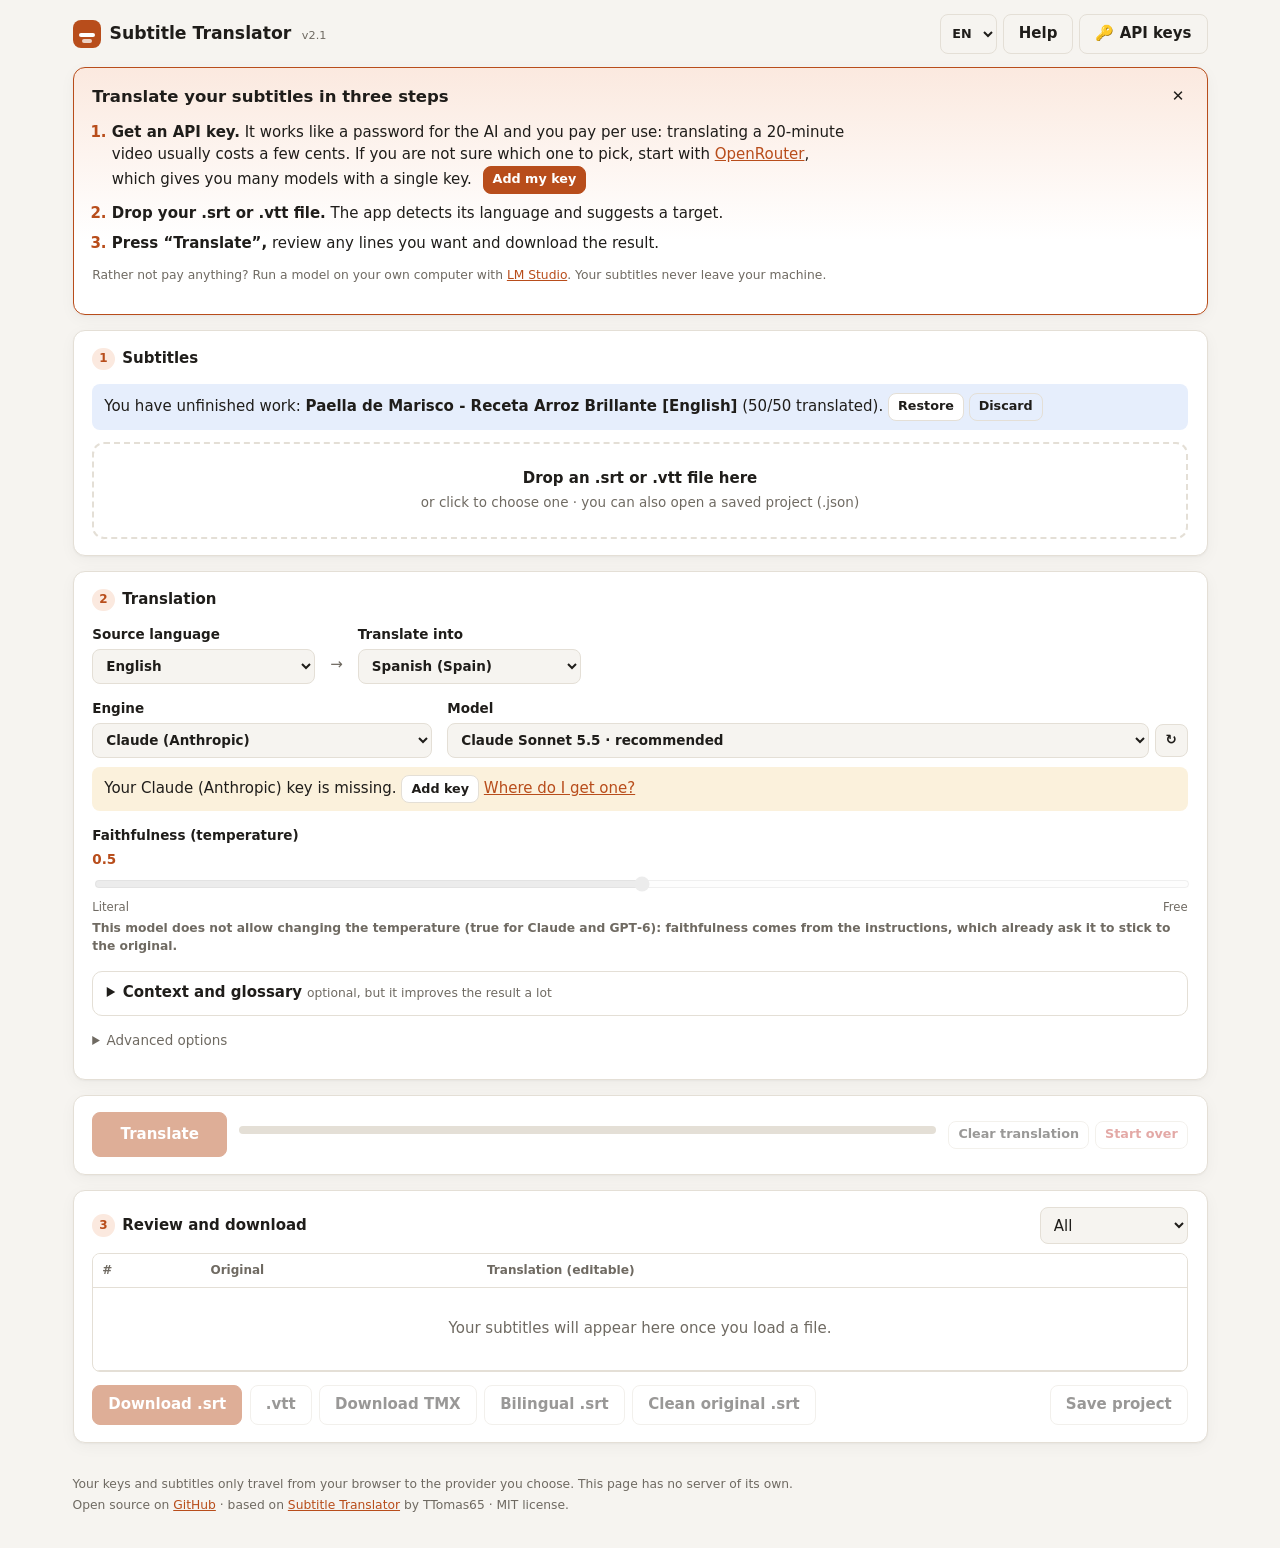
==== commit e72b354d: "Add Greek detection and TMX export" ====
--- a/Traductor subtitulos.html
+++ b/Traductor subtitulos.html
@@ -288,6 +288,7 @@
       <div class="exportbar" id="exportBar">
         <button class="btn primary" data-exp="srt" disabled="" data-i="exp.srt">Download .srt</button>
         <button class="btn" data-exp="vtt" disabled="">.vtt</button>
+        <button class="btn" data-exp="tmx" disabled="" data-i="exp.tmx">Download TMX</button>
         <button class="btn" data-exp="bi" disabled="" data-i-title="exp.biTitle" data-i="exp.bi"
           title="Translation and original in the same subtitle">Bilingual .srt</button>
         <button class="btn" data-exp="orig" disabled="" data-i-title="exp.origTitle" data-i="exp.orig"
@@ -381,9 +382,10 @@
 
   <div id="toasts" aria-live="polite"></div>
   <script src="i18n.js"></script>
+  <script src="Localizationtools.js"></script>
   <script src="app.js"></script>
 
 
 </body>
 
-</html>+</html>
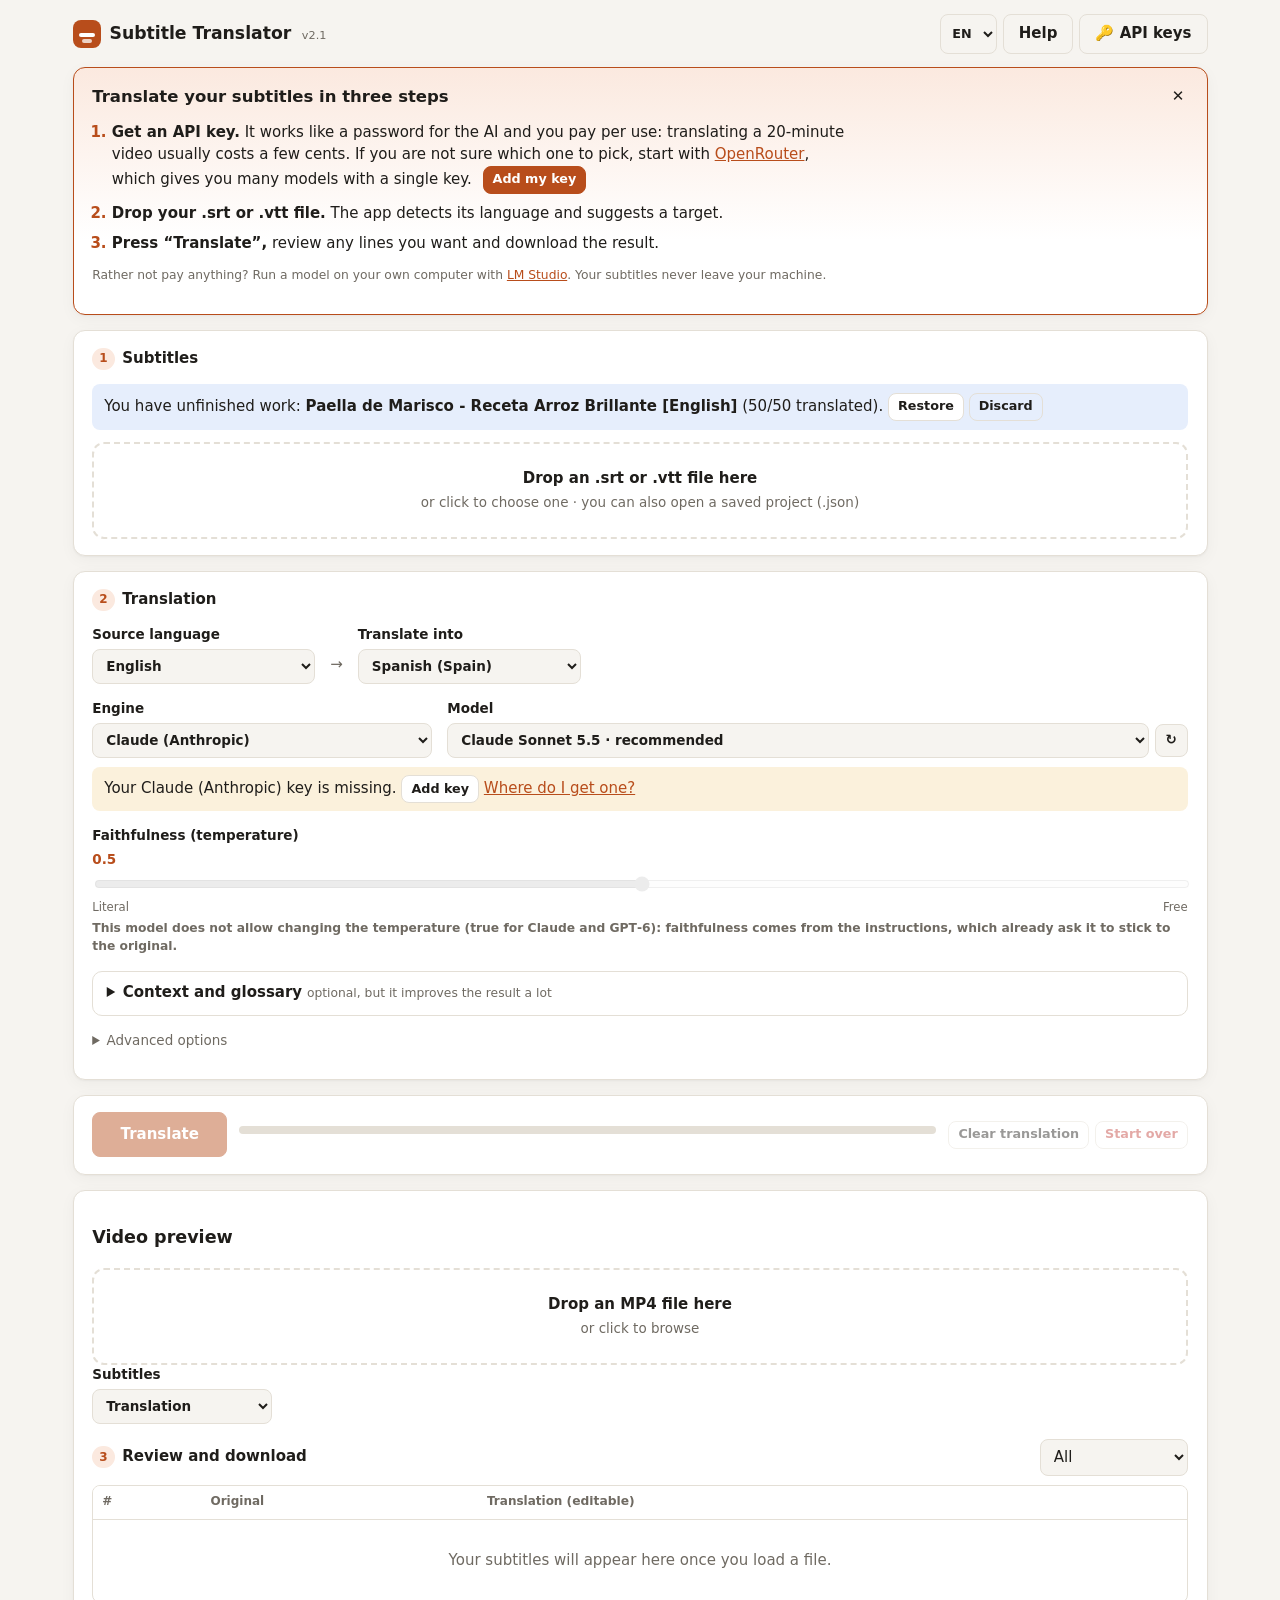
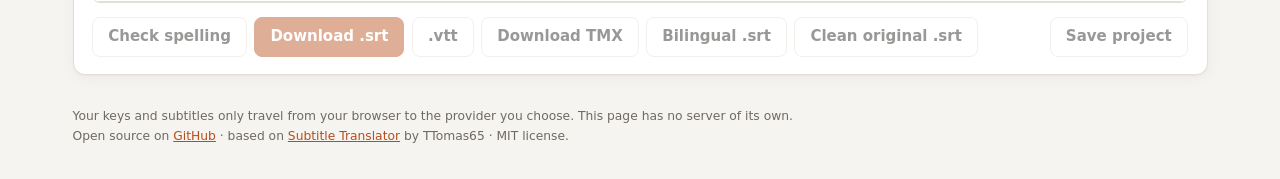
==== commit 760f6700: "Add subtitle editor, video preview, and spell check Add a shared local MP4 preview with drag and dro" ====
--- a/Traductor subtitulos.html
+++ b/Traductor subtitulos.html
@@ -247,6 +247,26 @@
 
     <!-- 4. Tabla -->
     <section class="card" id="stepTable">
+      <div class="video-preview" id="videoPreview">
+        <h3 data-i="video.title">Video preview</h3>
+        <div id="previewDrop" class="drop" tabindex="0" role="button" data-i-aria="video.choose" aria-label="Choose an MP4">
+          <strong data-i="video.dropTitle">Drop an MP4 file here</strong>
+          <span data-i="video.dropHint">or click to browse</span>
+          <input id="previewFile" type="file" accept=".mp4,video/mp4" hidden>
+        </div>
+        <div class="row">
+          <label><span data-i="video.captions">Subtitles</span>
+            <select id="previewMode">
+              <option value="translation" data-i="video.translation">Translation</option>
+              <option value="original" data-i="video.original">Original</option>
+              <option value="off" data-i="video.off">No subtitles</option>
+            </select>
+          </label>
+        </div>
+        <p id="previewError" class="warn" role="alert" hidden></p>
+        <video id="previewVideo" controls playsinline preload="metadata" tabindex="0" hidden
+          data-i-aria="video.title" aria-label="Video preview"></video>
+      </div>
       <div class="tablehead">
         <h2><span class="n">3</span> <span data-i="table.title">Review and download</span></h2>
         <select id="filter">
@@ -286,6 +306,7 @@
         </table>
       </div>
       <div class="exportbar" id="exportBar">
+        <button class="btn" id="checkSpelling" type="button" data-i="spell.check">Check spelling</button>
         <button class="btn primary" data-exp="srt" disabled="" data-i="exp.srt">Download .srt</button>
         <button class="btn" data-exp="vtt" disabled="">.vtt</button>
         <button class="btn" data-exp="tmx" disabled="" data-i="exp.tmx">Download TMX</button>
@@ -381,8 +402,16 @@
   </dialog>
 
   <div id="toasts" aria-live="polite"></div>
+  <dialog id="spellDialog">
+    <h2 data-i="spell.check">Check spelling</h2>
+    <p data-spell-status role="status"></p>
+    <div data-spell-result></div>
+    <form method="dialog" class="actions"><button class="btn" data-i="spell.close">Close</button></form>
+  </dialog>
   <script src="i18n.js"></script>
+  <script src="spellcheck.js"></script>
   <script src="Localizationtools.js"></script>
+  <script src="videoprevis.js"></script>
   <script src="app.js"></script>
 
 
--- a/styles.css
+++ b/styles.css
@@ -209,3 +209,58 @@
 .uilang { width: auto; padding: .45rem .5rem; font-weight: 600; font-size: .85rem; background: transparent; }
 .chips { align-items: center; flex-wrap: wrap; }
 .chips #chipList { display: contents; }
+
+.video-preview {
+  margin-bottom: 1rem;
+  scroll-margin-block: 1rem;
+}
+
+.video-preview video:not([hidden]) {
+  display: block;
+  width: 100%;
+  max-height: 65vh;
+  background: #000;
+}
+
+.target-timing {
+  display: flex;
+  flex-wrap: wrap;
+  align-items: flex-end;
+  gap: .4rem;
+  margin-top: .4rem;
+}
+
+.target-timing label {
+  font-size: .8rem;
+}
+
+.target-timing input {
+  display: block;
+  width: 15ch;
+  font-variant-numeric: tabular-nums;
+}
+
+.editor-status {
+  position: fixed;
+  z-index: 10;
+  inset: auto 1rem 1rem auto;
+  max-width: calc(100% - 2rem);
+  padding: .7rem 1rem;
+  border: 1px solid var(--line);
+  border-radius: var(--r);
+  background: var(--bg);
+}
+
+#spellDialog [data-spell-result] p {
+  white-space: pre-wrap;
+  overflow-wrap: anywhere;
+}
+
+#spellDialog [data-spell-result] :is(input, select) {
+  width: 100%;
+  margin-bottom: .5rem;
+}
+
+#spellDialog .actions {
+  flex-wrap: wrap;
+}
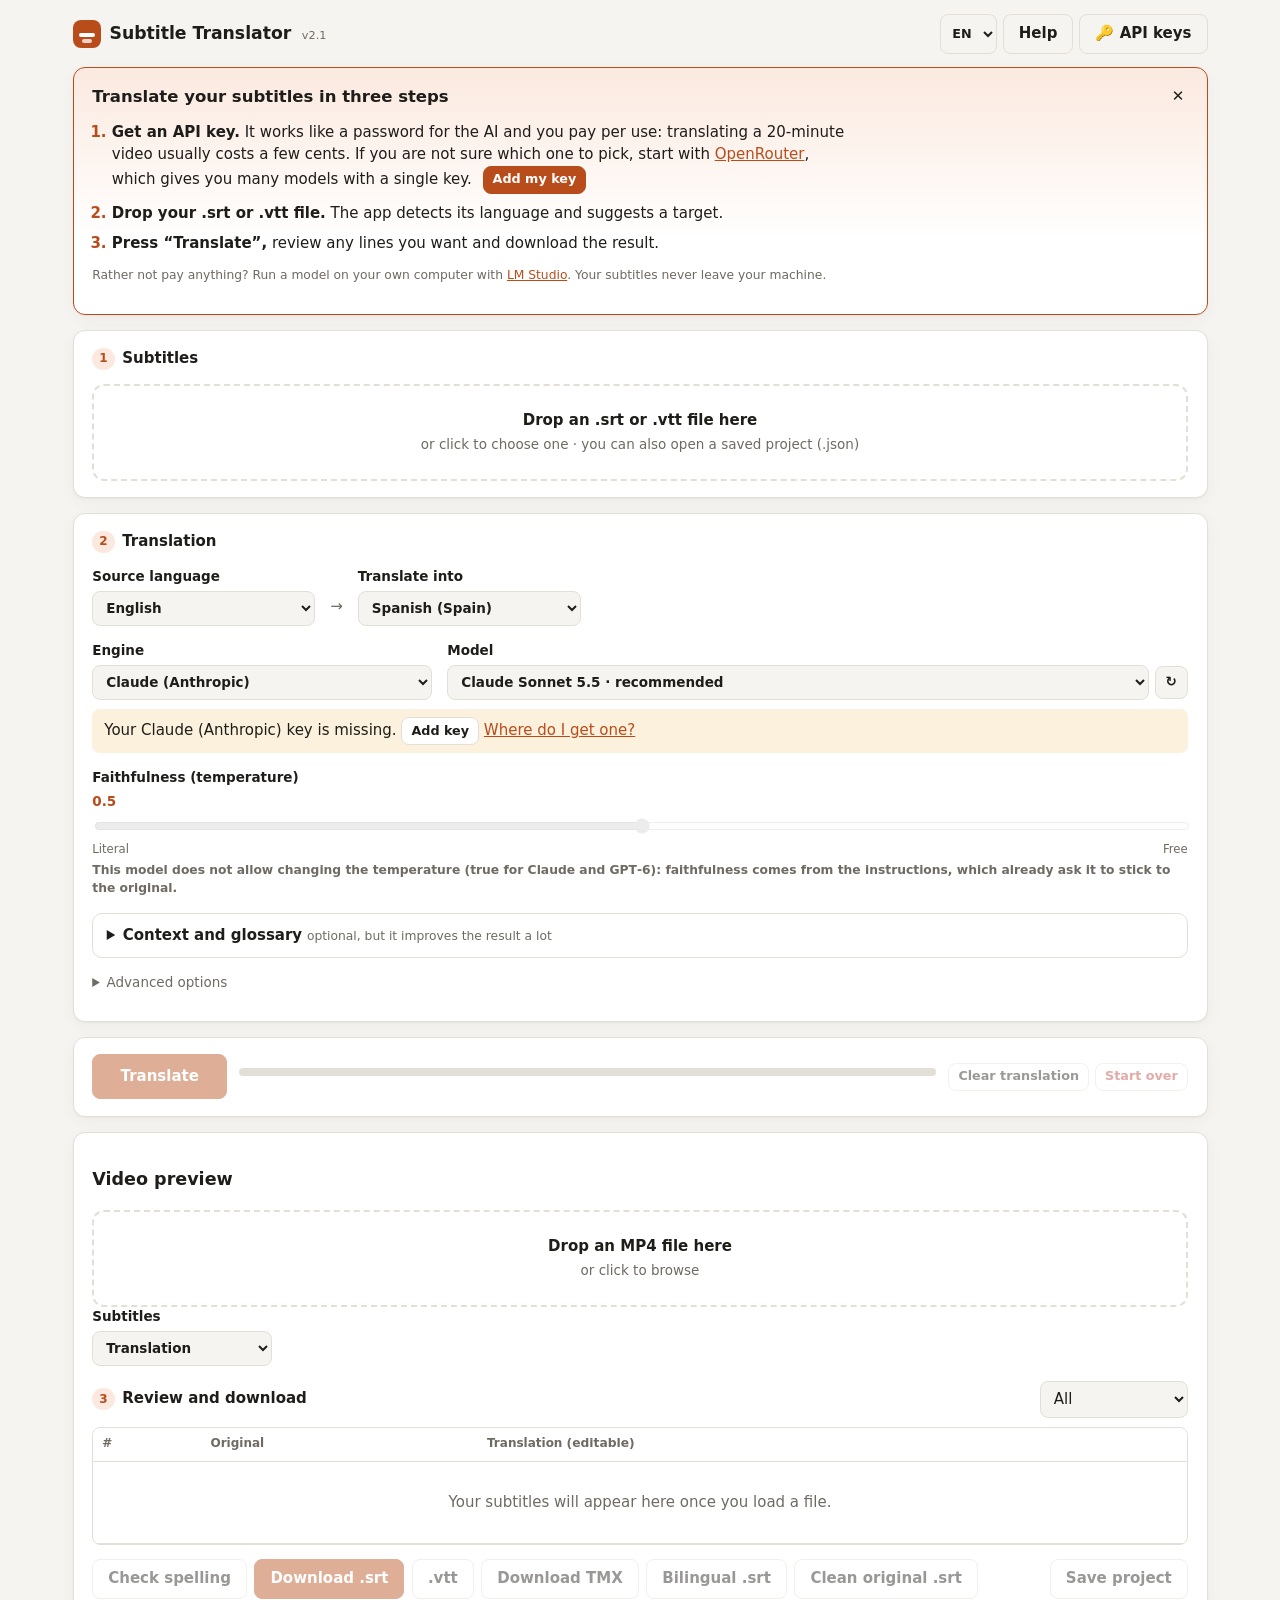
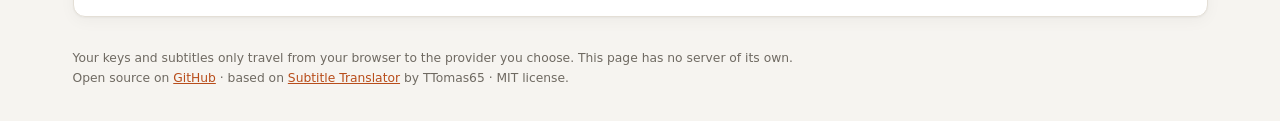
==== commit 98e639fa: "moved all js files to a subfolder and updated the code." ====
--- a/Traductor subtitulos.html
+++ b/Traductor subtitulos.html
@@ -408,11 +408,11 @@
     <div data-spell-result></div>
     <form method="dialog" class="actions"><button class="btn" data-i="spell.close">Close</button></form>
   </dialog>
-  <script src="i18n.js"></script>
-  <script src="spellcheck.js"></script>
-  <script src="Localizationtools.js"></script>
-  <script src="videoprevis.js"></script>
-  <script src="app.js"></script>
+  <script src="js/i18n.js"></script>
+  <script src="js/spellcheck.js"></script>
+  <script src="js/Localizationtools.js"></script>
+  <script src="js/videoprevis.js"></script>
+  <script src="js/app.js"></script>
 
 
 </body>
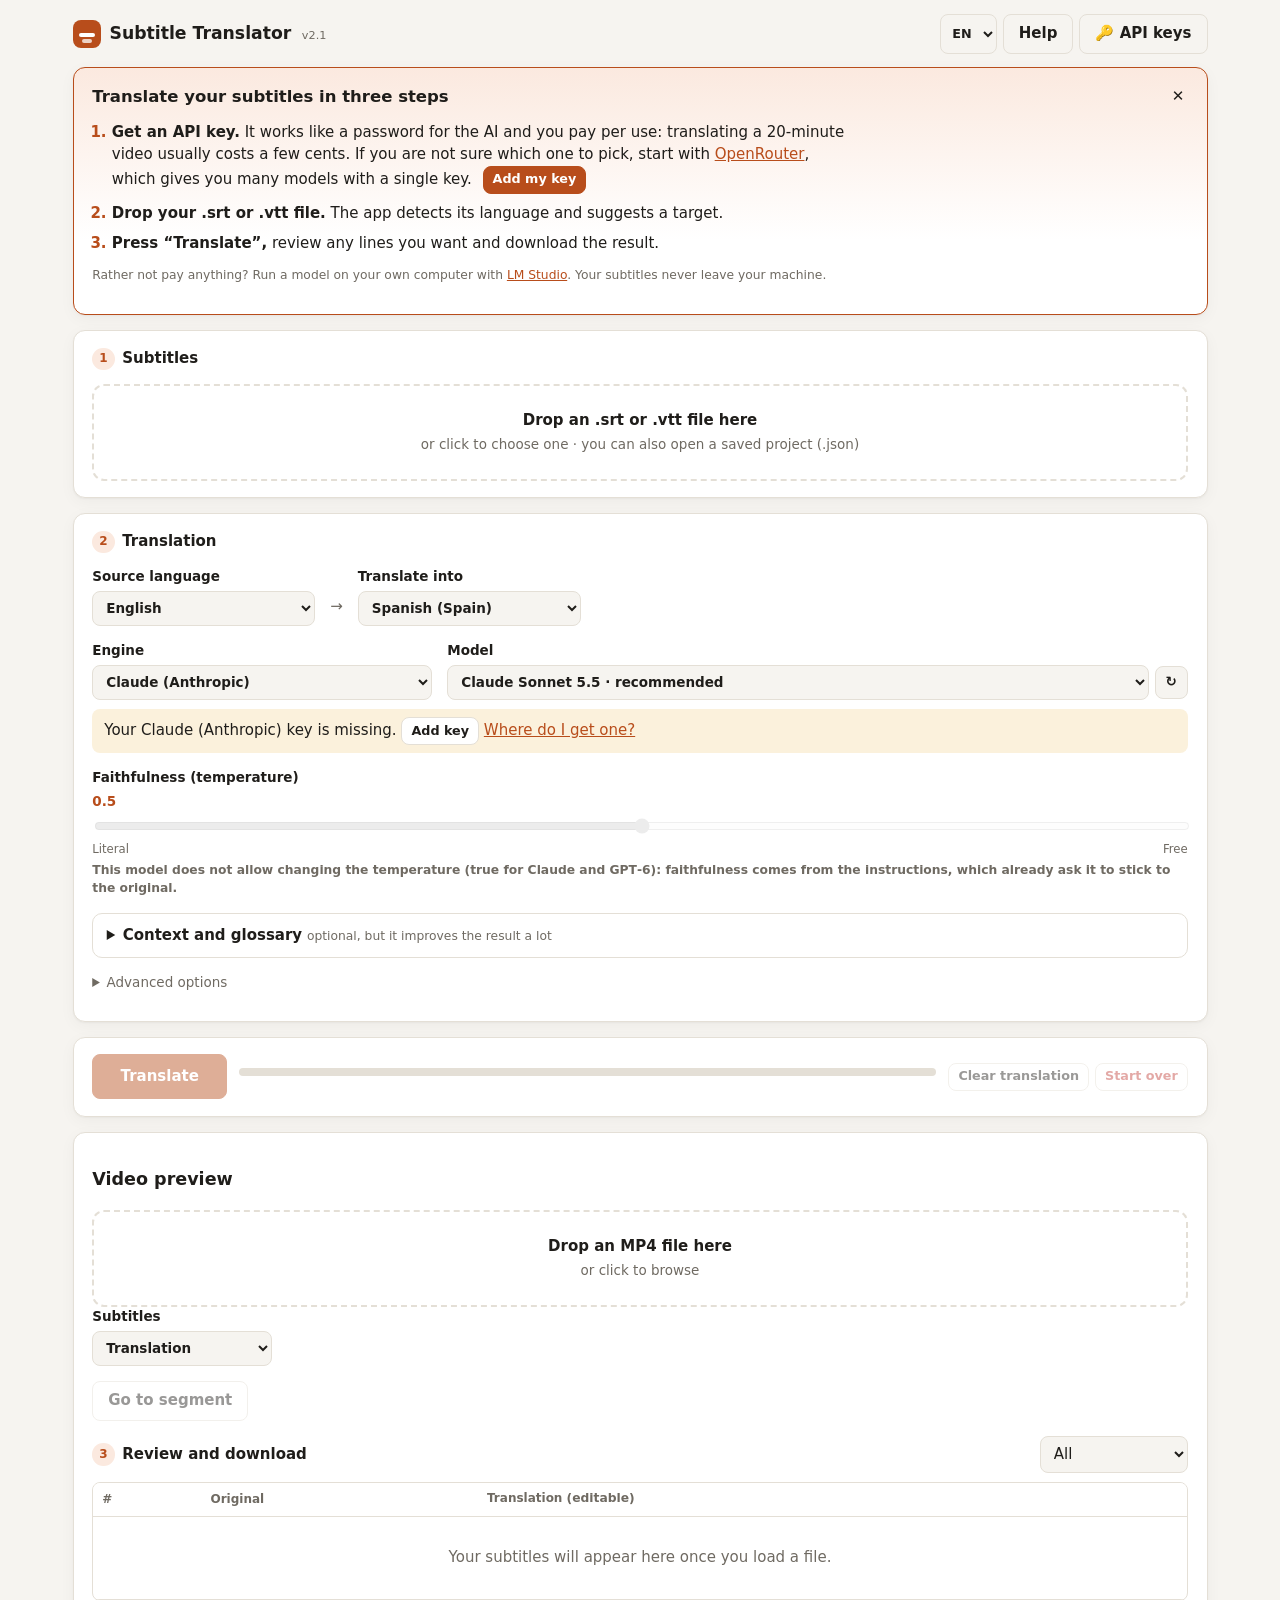
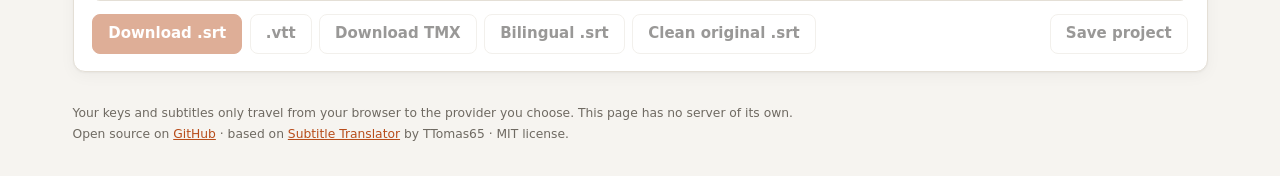
==== commit b2caa9b3: "Added goto segment button." ====
--- a/Traductor subtitulos.html
+++ b/Traductor subtitulos.html
@@ -16,7 +16,7 @@
   <meta property="og:type" content="website">
   <link rel="icon"
     href="data:image/svg+xml,&lt;svg xmlns='http://www.w3.org/2000/svg' viewBox='0 0 64 64'&gt;&lt;rect width='64' height='64' rx='14' fill='%23b84d1b'/&gt;&lt;rect x='12' y='34' width='40' height='6' rx='3' fill='white'/&gt;&lt;rect x='18' y='44' width='28' height='6' rx='3' fill='white' opacity='.75'/&gt;&lt;/svg&gt;">
-  <link rel="stylesheet" href="styles.css">
+  <link rel="stylesheet" href="css/styles.css">
 </head>
 
 <body>
@@ -266,6 +266,7 @@
         <p id="previewError" class="warn" role="alert" hidden></p>
         <video id="previewVideo" controls playsinline preload="metadata" tabindex="0" hidden
           data-i-aria="video.title" aria-label="Video preview"></video>
+        <button type="button" class="btn" id="goToSegment" disabled data-i="video.goSegment">Go to segment</button>
       </div>
       <div class="tablehead">
         <h2><span class="n">3</span> <span data-i="table.title">Review and download</span></h2>
@@ -306,7 +307,7 @@
         </table>
       </div>
       <div class="exportbar" id="exportBar">
-        <button class="btn" id="checkSpelling" type="button" data-i="spell.check">Check spelling</button>
+        <button class="btn" id="checkSpelling" type="button" hidden data-i="spell.check">Check spelling</button>
         <button class="btn primary" data-exp="srt" disabled="" data-i="exp.srt">Download .srt</button>
         <button class="btn" data-exp="vtt" disabled="">.vtt</button>
         <button class="btn" data-exp="tmx" disabled="" data-i="exp.tmx">Download TMX</button>
--- a/css/styles.css
+++ b/css/styles.css
@@ -0,0 +1,266 @@
+:root {
+  --bg: #f6f4f0; --card: #fff; --ink: #1f1d1a; --muted: #6f6a62; --line: #e4dfd6;
+  --accent: #b84d1b; --accent-ink: #fff; --accent-soft: #fbe9df;
+  --ok: #2f8f5b; --ok-soft: #e3f3ea; --warn: #b7791f; --warn-soft: #fbf1dc; --err: #c2413b; --err-soft: #fbe4e2;
+  --work: #3b6fd9; --work-soft: #e6eefc;
+  --r: 12px; --shadow: 0 1px 2px rgba(0,0,0,.04), 0 4px 16px rgba(0,0,0,.04);
+  font: 15px/1.45 system-ui, -apple-system, "Segoe UI", Roboto, sans-serif;
+}
+@media (prefers-color-scheme: dark) {
+  :root {
+    --bg: #161514; --card: #201f1d; --ink: #ece8e1; --muted: #9b958c; --line: #34312d;
+    --accent: #ec7a43; --accent-ink: #1a0f08; --accent-soft: #3a2519; --ok-soft: #1c3127; --warn-soft: #362b17; --err-soft: #3b1d1b; --work-soft: #1b2640;
+    --shadow: none;
+  }
+}
+* { box-sizing: border-box; }
+body { margin: 0; background: var(--bg); color: var(--ink); }
+a { color: var(--accent); }
+h1 { font-size: 1.15rem; margin: 0; font-weight: 650; }
+h2 { font-size: 1rem; margin: 0 0 .9rem; display: flex; align-items: center; gap: .5rem; font-weight: 650; }
+.n { display: inline-grid; place-items: center; width: 1.5rem; height: 1.5rem; border-radius: 50%; background: var(--accent-soft); color: var(--accent); font-size: .8rem; }
+.muted { color: var(--muted); }
+.small, small { font-size: .82rem; }
+.center { text-align: center; padding: 2rem !important; }
+
+.top { display: flex; justify-content: space-between; align-items: center; padding: .9rem 1.5rem; max-width: 1180px; margin: 0 auto; }
+.brand { display: flex; align-items: center; gap: .6rem; }
+.logo { width: 28px; height: 28px; border-radius: 8px; background: var(--accent); position: relative; }
+.logo::before, .logo::after { content: ""; position: absolute; left: 6px; right: 6px; height: 4px; border-radius: 2px; background: #fff; }
+.logo::before { bottom: 11px; } .logo::after { bottom: 5px; left: 9px; right: 9px; opacity: .75; }
+.ver { font-size: .75rem; color: var(--muted); font-weight: 500; margin-left: .3rem; }
+
+main { max-width: 1180px; margin: 0 auto; padding: 0 1.5rem 2rem; display: grid; gap: 1rem; }
+.card { background: var(--card); border: 1px solid var(--line); border-radius: var(--r); padding: 1.1rem 1.25rem; box-shadow: var(--shadow); }
+.sticky { position: sticky; top: .5rem; z-index: 5; }
+
+.drop { border: 2px dashed var(--line); border-radius: var(--r); padding: 1.6rem; text-align: center; cursor: pointer; display: grid; gap: .25rem; transition: .15s; }
+.drop:hover, .drop.over { border-color: var(--accent); background: var(--accent-soft); }
+.drop span { color: var(--muted); font-size: .9rem; }
+body.loaded .drop { padding: .8rem; }
+.fileinfo { margin: .7rem 0 0; }
+.banner { background: var(--work-soft); border-radius: 8px; padding: .6rem .8rem; margin-bottom: .8rem; }
+.speaker { margin-top: .8rem; background: var(--warn-soft); border-radius: 8px; padding: .7rem .9rem; }
+.tags { margin-top: .4rem; display: flex; flex-wrap: wrap; gap: .35rem; }
+.tag { background: var(--card); border: 1px solid var(--line); border-radius: 99px; padding: .05rem .55rem; font-size: .82rem; }
+.tag b { color: var(--muted); font-weight: 500; }
+
+.row { display: flex; flex-wrap: wrap; gap: 1rem; align-items: flex-end; margin-bottom: 1rem; }
+.row.two { display: grid; grid-template-columns: 1fr 1fr; align-items: start; }
+@media (max-width: 760px) { .row.two { grid-template-columns: 1fr; } }
+.row > label { display: grid; gap: .3rem; font-weight: 550; font-size: .9rem; min-width: 180px; }
+.row > label.grow { flex: 1; }
+.langs .arrow { padding-bottom: .55rem; color: var(--muted); }
+.inline { display: flex; gap: .4rem; align-items: center; }
+.inline > select, .inline > input { flex: 1; }
+
+select, input[type=text], input[type=search], input[type=password], input[type=number], textarea {
+  font: inherit; color: inherit; background: var(--bg); border: 1px solid var(--line); border-radius: 8px; padding: .5rem .6rem; width: 100%;
+}
+select:focus, input:focus, textarea:focus { outline: 2px solid var(--accent); outline-offset: -1px; }
+textarea { resize: vertical; font-weight: 400; }
+input[type=range] { width: 100%; accent-color: var(--accent); }
+input[type=range]:disabled { opacity: .35; }
+.scale { display: flex; justify-content: space-between; font-size: .78rem; color: var(--muted); font-weight: 400; }
+#tempVal { color: var(--accent); }
+
+.check { display: flex !important; gap: .5rem; align-items: flex-start; font-weight: 450 !important; cursor: pointer; }
+.check input { margin-top: .2rem; accent-color: var(--accent); }
+.check.small { font-size: .85rem; padding-bottom: .6rem; min-width: 0 !important; }
+
+.chips { display: flex; gap: .35rem; padding-bottom: .15rem; }
+.chips button { font: inherit; font-size: .85rem; border: 1px solid var(--line); background: var(--bg); color: var(--ink); border-radius: 99px; padding: .4rem .8rem; cursor: pointer; }
+.chips button.on { background: var(--accent); border-color: var(--accent); color: var(--accent-ink); }
+
+.btn { font: inherit; font-weight: 600; border: 1px solid var(--line); background: var(--card); color: var(--ink); border-radius: 8px; padding: .55rem 1rem; cursor: pointer; white-space: nowrap; }
+.btn:hover:not(:disabled) { border-color: var(--accent); }
+.btn:disabled { opacity: .45; cursor: not-allowed; }
+.btn.primary { background: var(--accent); border-color: var(--accent); color: var(--accent-ink); }
+.btn.ghost { background: transparent; }
+.btn.sm { padding: .25rem .6rem; font-size: .85rem; }
+.btn.warnbtn { background: var(--err-soft); border-color: var(--err); color: var(--err); }
+.icon { font: inherit; border: 1px solid var(--line); background: var(--bg); color: var(--ink); border-radius: 8px; width: 2.2rem; height: 2.2rem; cursor: pointer; flex: none; }
+.icon:hover { border-color: var(--accent); }
+.link { background: none; border: 0; color: var(--accent); font: inherit; font-size: .85rem; padding: 0; cursor: pointer; justify-self: start; font-weight: 500; }
+.warn { background: var(--warn-soft); padding: .55rem .8rem; border-radius: 8px; margin: -0.4rem 0 1rem; }
+
+.adv summary { cursor: pointer; color: var(--muted); font-size: .9rem; margin-bottom: .8rem; }
+.adv .row > label { min-width: 150px; }
+.adv .check { max-width: 430px; }
+
+.runbar { display: flex; gap: .8rem; align-items: center; flex-wrap: wrap; }
+.runbar .btn.primary { min-width: 9rem; padding: .7rem 1.2rem; font-size: 1rem; }
+.progress { flex: 1; min-width: 260px; display: grid; gap: .3rem; }
+.track { height: 8px; background: var(--line); border-radius: 99px; overflow: hidden; }
+.bar { height: 100%; width: 0; background: var(--ok); transition: width .3s; }
+body.running .bar { background: linear-gradient(90deg, var(--ok), var(--accent), var(--ok)); background-size: 200% 100%; animation: flow 1.6s linear infinite; }
+@keyframes flow { to { background-position: -200% 0; } }
+.ptext { font-size: .9rem; }
+
+.tablehead { display: flex; justify-content: space-between; align-items: center; margin-bottom: .6rem; }
+.tablehead h2 { margin: 0; }
+.tablehead select { width: auto; }
+.tablewrap { max-height: 70vh; overflow: auto; border: 1px solid var(--line); border-radius: 8px; }
+table { width: 100%; border-collapse: collapse; }
+th { position: sticky; top: 0; background: var(--card); text-align: left; font-size: .8rem; color: var(--muted); font-weight: 600; padding: .5rem .6rem; border-bottom: 1px solid var(--line); z-index: 1; }
+td { padding: .35rem .6rem; border-bottom: 1px solid var(--line); vertical-align: top; }
+td.num { width: 3.5rem; color: var(--muted); font-size: .82rem; font-variant-numeric: tabular-nums; }
+td.num small { display: block; opacity: .7; font-size: .72rem; }
+td.orig { width: 44%; white-space: pre-wrap; padding-top: .55rem; }
+td.trad textarea { border-color: transparent; background: transparent; padding: .25rem .4rem; min-height: 2rem; }
+td.trad textarea:hover { border-color: var(--line); }
+td.act { width: 2.8rem; }
+td.act .icon { width: 1.9rem; height: 1.9rem; opacity: .5; }
+tr:hover td.act .icon { opacity: 1; }
+tr.done td.trad { background: color-mix(in srgb, var(--ok-soft) 55%, transparent); }
+tr.working td.trad { background: var(--work-soft); }
+tr.working td.trad textarea { animation: pulse 1.2s ease-in-out infinite; }
+tr.error td.trad { background: var(--err-soft); }
+tr.error td.num { color: var(--err); font-weight: 700; }
+@keyframes pulse { 50% { opacity: .5; } }
+
+.exportbar { display: flex; gap: .5rem; flex-wrap: wrap; margin-top: .9rem; align-items: center; }
+.spacer { flex: 1; }
+
+footer { max-width: 1180px; margin: 0 auto; padding: 0 1.5rem 2rem; color: var(--muted); font-size: .82rem; }
+footer p { margin: .2rem 0; }
+
+dialog { border: 1px solid var(--line); border-radius: var(--r); background: var(--card); color: var(--ink); padding: 0; max-width: 520px; width: calc(100% - 2rem); }
+dialog::backdrop { background: rgba(0,0,0,.35); }
+.keys { padding: 1.3rem 1.4rem; display: grid; gap: .9rem; }
+.keys h2 { margin: 0; }
+.keys p { margin: 0; }
+.keys > label { display: grid; gap: .3rem; font-weight: 550; font-size: .9rem; }
+.keys > label a { font-weight: 400; font-size: .82rem; margin-left: .4rem; }
+.actions { display: flex; justify-content: flex-end; gap: .5rem; }
+
+#toasts { position: fixed; right: 1rem; bottom: 1rem; display: grid; gap: .5rem; z-index: 50; max-width: min(420px, calc(100% - 2rem)); }
+.toast { background: var(--card); border: 1px solid var(--line); border-left: 4px solid var(--work); border-radius: 8px; padding: .65rem .9rem; box-shadow: 0 6px 24px rgba(0,0,0,.12); transition: .35s; font-size: .92rem; }
+.toast.ok { border-left-color: var(--ok); }
+.toast.warn { border-left-color: var(--warn); }
+.toast.error { border-left-color: var(--err); }
+.toast.out { opacity: 0; transform: translateY(8px); }
+[hidden] { display: none !important; }
+
+.resets { display: flex; gap: .4rem; }
+.btn.danger { color: var(--err); }
+.btn.armed { background: var(--err); border-color: var(--err); color: #fff; }
+
+
+/* ---------- Revisión de UX ---------- */
+:focus-visible { outline: 2px solid var(--accent); outline-offset: 2px; }
+.drop:focus-visible { outline-offset: -2px; }
+.topnav { display: flex; gap: .4rem; }
+
+.welcome { position: relative; border-color: var(--accent); background: linear-gradient(180deg, var(--accent-soft), var(--card) 70%); }
+.welcome h2 { font-size: 1.1rem; }
+.welcome .close { position: absolute; top: .8rem; right: .8rem; border: 0; background: transparent; }
+.steps { margin: 0 0 .8rem; padding-left: 1.3rem; display: grid; gap: .6rem; max-width: 760px; }
+.steps li::marker { color: var(--accent); font-weight: 700; }
+.steps .btn { margin-left: .4rem; }
+
+.ctx { border: 1px solid var(--line); border-radius: 10px; padding: .7rem .9rem; margin-bottom: 1rem; }
+.ctx summary { cursor: pointer; }
+.ctx[open] summary { margin-bottom: .9rem; }
+.ctx .row { margin-bottom: 0; }
+
+.findbar { display: flex; flex-wrap: wrap; gap: .5rem; align-items: center; margin-bottom: .6rem; }
+.findbar input[type=search], .findbar input[type=text] { width: auto; flex: 1 1 180px; padding: .4rem .6rem; }
+.findbar .check { padding: 0; }
+mark { background: #ffe28a; color: inherit; border-radius: 3px; padding: 0 1px; }
+@media (prefers-color-scheme: dark) { mark { background: #6b5514; } }
+
+.help { padding: 1.3rem 1.5rem; max-height: 85vh; overflow: auto; }
+.help h2 { margin-bottom: .4rem; }
+.help h3 { font-size: .95rem; margin: 1rem 0 .3rem; }
+.help p, .help ul { margin: 0; }
+.help ul { padding-left: 1.2rem; display: grid; gap: .2rem; }
+.help .actions { margin-top: 1.2rem; }
+#helpDlg { max-width: 620px; }
+
+/* ---------- Móvil ---------- */
+@media (max-width: 700px) {
+  .top { padding: .8rem 1rem; }
+  .top h1 { font-size: 1rem; }
+  .ver { display: none; }
+  main, footer { padding-left: .8rem; padding-right: .8rem; }
+  .card { padding: 1rem; }
+  .row > label { min-width: 0; flex: 1 1 100%; }
+  .langs .arrow { display: none; }
+  .runbar .btn.primary { flex: 1; }
+  .resets { width: 100%; justify-content: flex-end; }
+  .sticky { position: static; }
+  td.trad textarea { border-color: var(--line); background: var(--bg); margin-top: .2rem; }
+  table, tbody, tr, td { display: block; width: 100% !important; }
+  thead { display: none; }
+  tr { border-bottom: 1px solid var(--line); padding: .4rem 0; position: relative; }
+  td { border: 0; padding: .2rem .5rem; }
+  td.num { display: flex; gap: .5rem; align-items: baseline; }
+  td.num small { display: inline; }
+  td.act { position: absolute; top: .3rem; right: .2rem; width: auto !important; }
+  td.act .icon { opacity: 1; }
+  .tablewrap { max-height: none; }
+}
+.logo { flex: none; }
+body:not(.loaded) .findbar { display: none; }
+@media (max-width: 700px) { .topnav .btn { padding: .45rem .7rem; font-size: .9rem; } }
+
+/* ---------- Idioma y destinos recientes ---------- */
+.uilang { width: auto; padding: .45rem .5rem; font-weight: 600; font-size: .85rem; background: transparent; }
+.chips { align-items: center; flex-wrap: wrap; }
+.chips #chipList { display: contents; }
+
+.video-preview {
+  margin-bottom: 1rem;
+  scroll-margin-block: 1rem;
+}
+
+.video-preview video:not([hidden]) {
+  display: block;
+  width: 100%;
+  max-height: 65vh;
+  background: #000;
+}
+
+.target-timing {
+  display: flex;
+  flex-wrap: wrap;
+  align-items: flex-end;
+  gap: .4rem;
+  margin-top: .4rem;
+}
+
+.target-timing label {
+  font-size: .8rem;
+}
+
+.target-timing input {
+  display: block;
+  width: 15ch;
+  font-variant-numeric: tabular-nums;
+}
+
+.editor-status {
+  position: fixed;
+  z-index: 10;
+  inset: auto 1rem 1rem auto;
+  max-width: calc(100% - 2rem);
+  padding: .7rem 1rem;
+  border: 1px solid var(--line);
+  border-radius: var(--r);
+  background: var(--bg);
+}
+
+#spellDialog [data-spell-result] p {
+  white-space: pre-wrap;
+  overflow-wrap: anywhere;
+}
+
+#spellDialog [data-spell-result] :is(input, select) {
+  width: 100%;
+  margin-bottom: .5rem;
+}
+
+#spellDialog .actions {
+  flex-wrap: wrap;
+}
